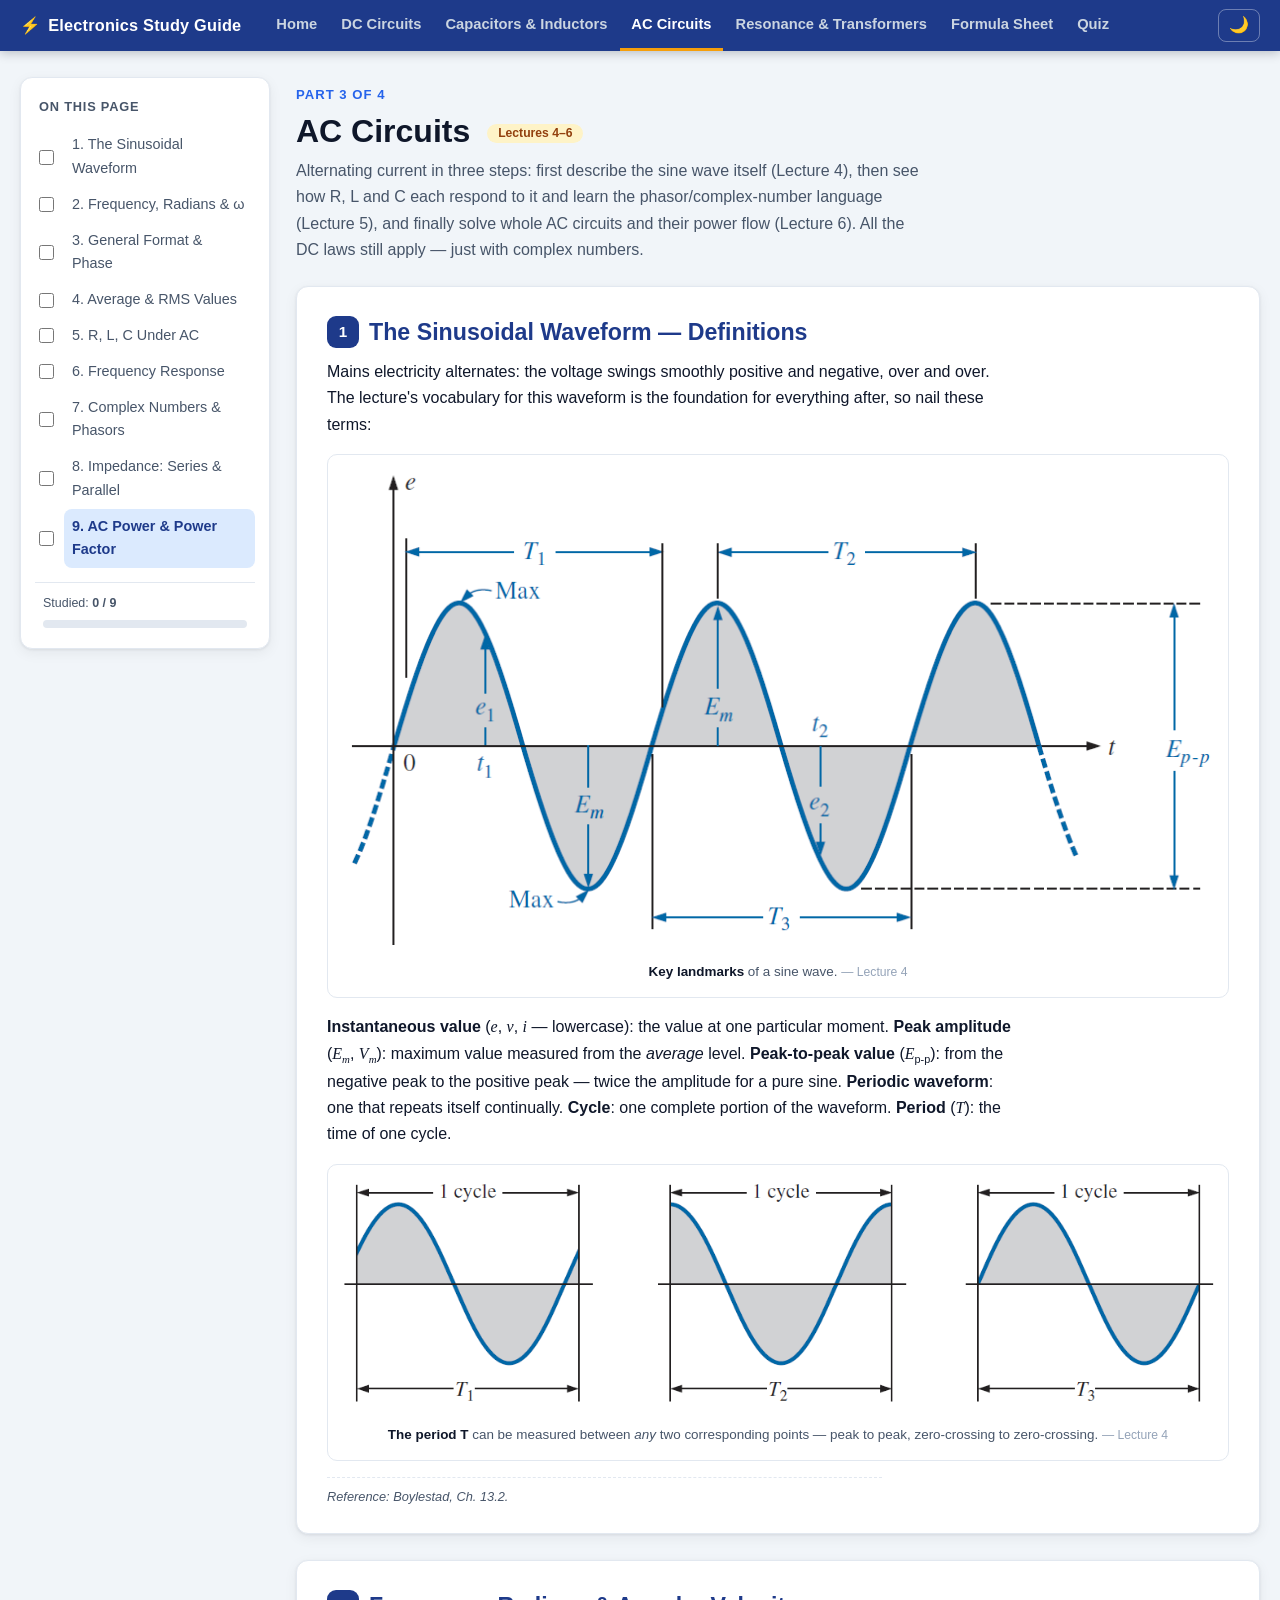
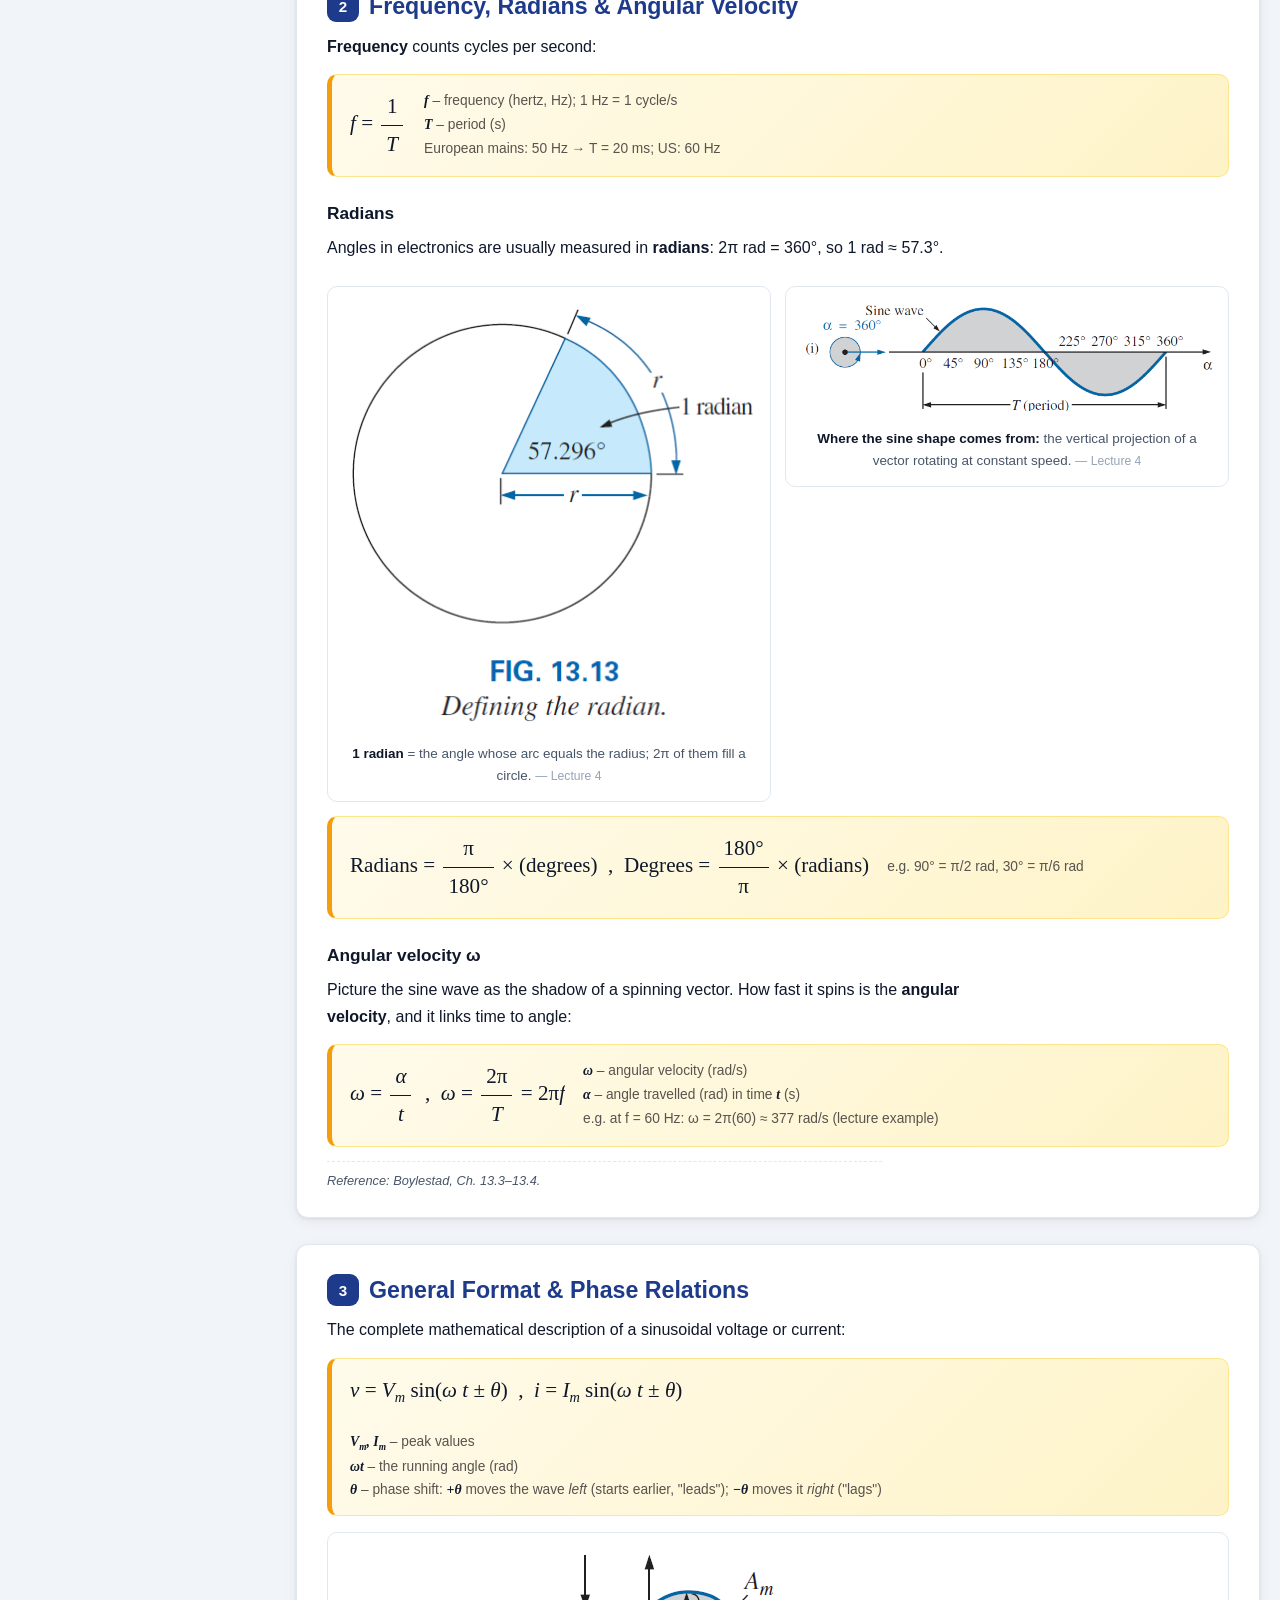
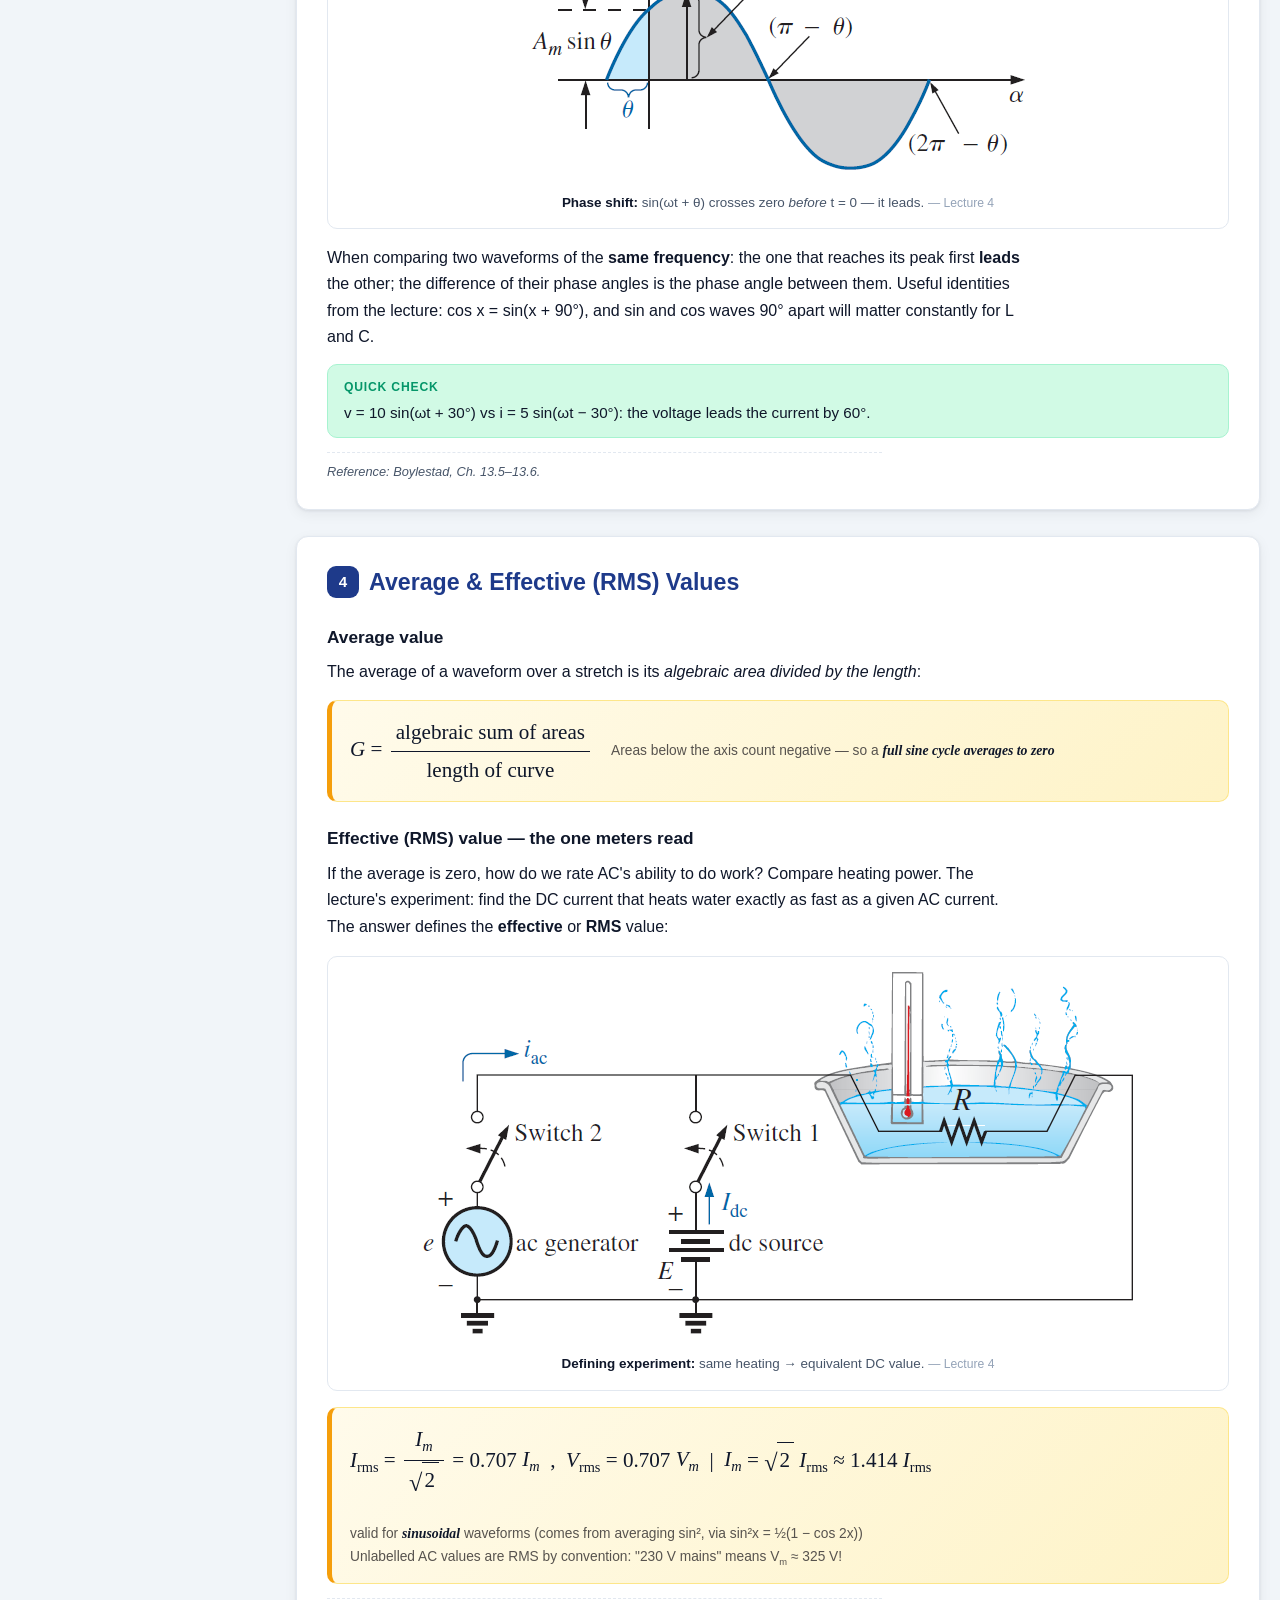
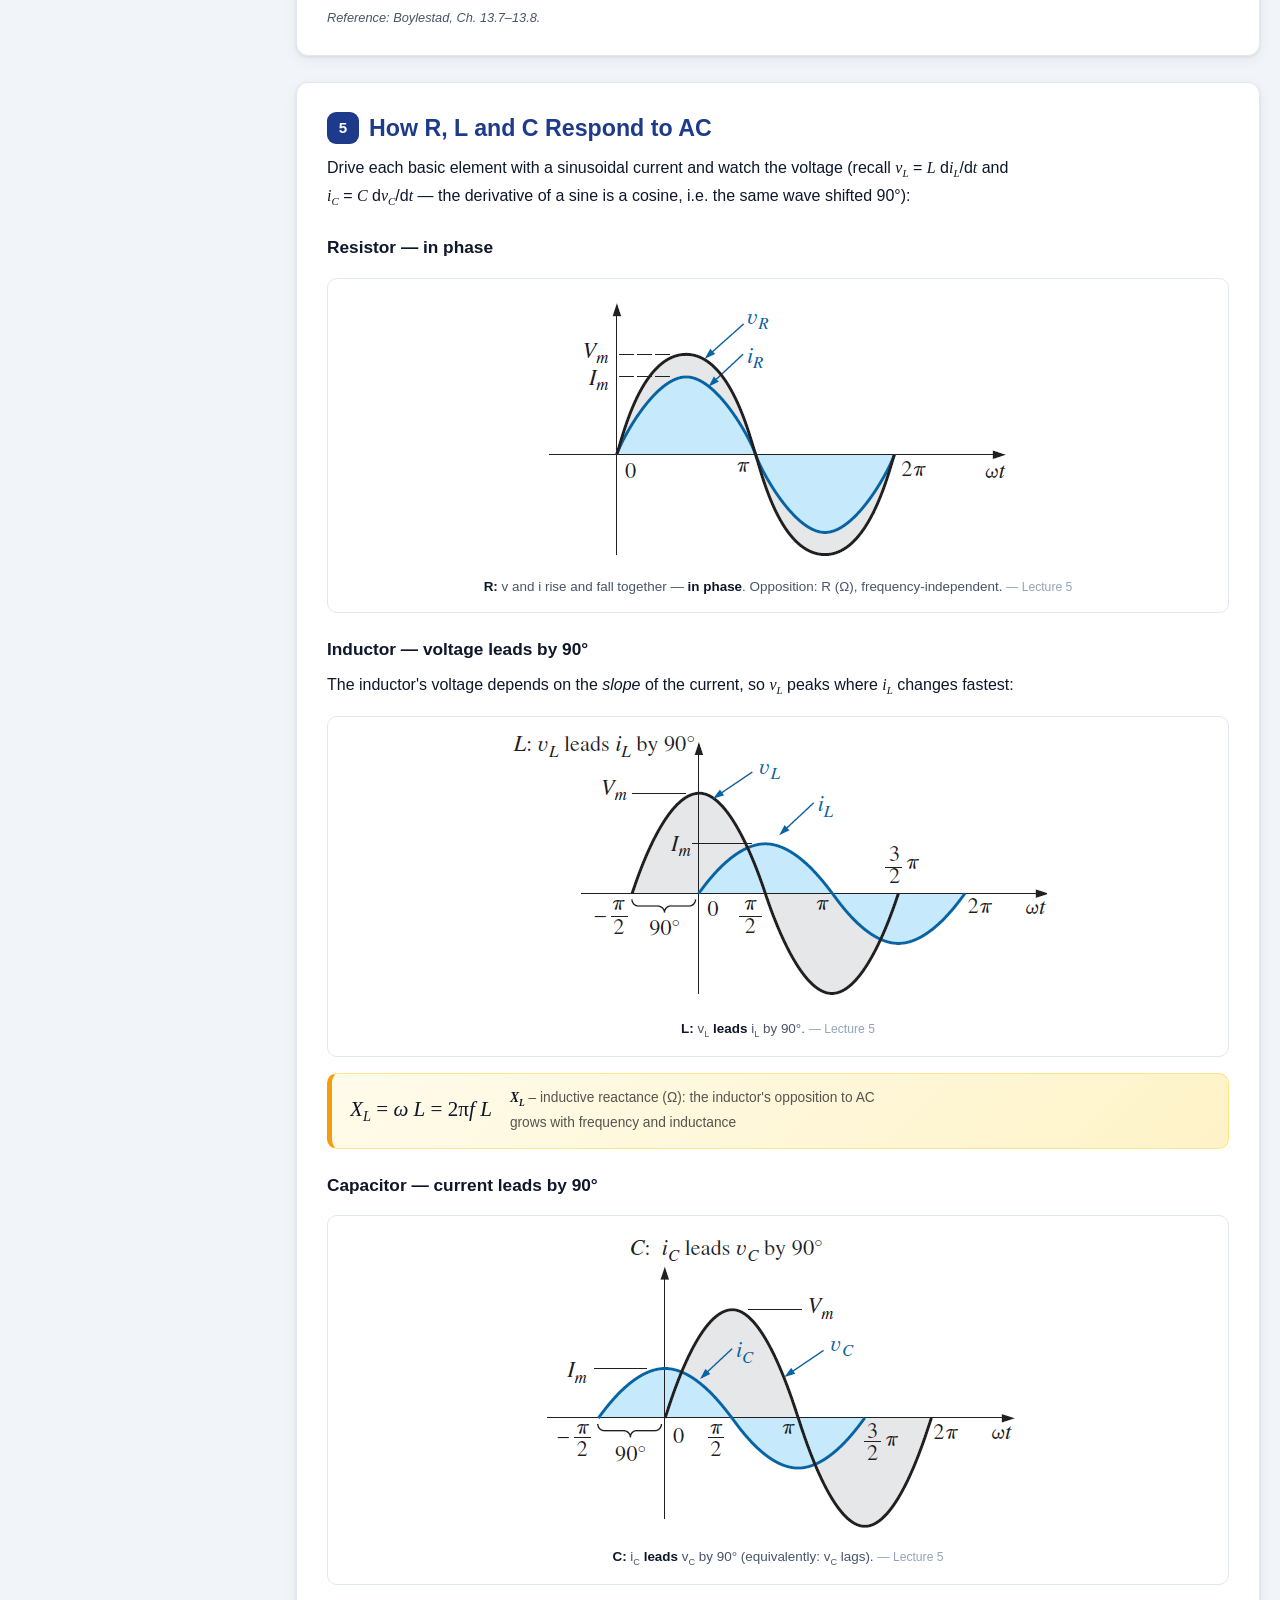
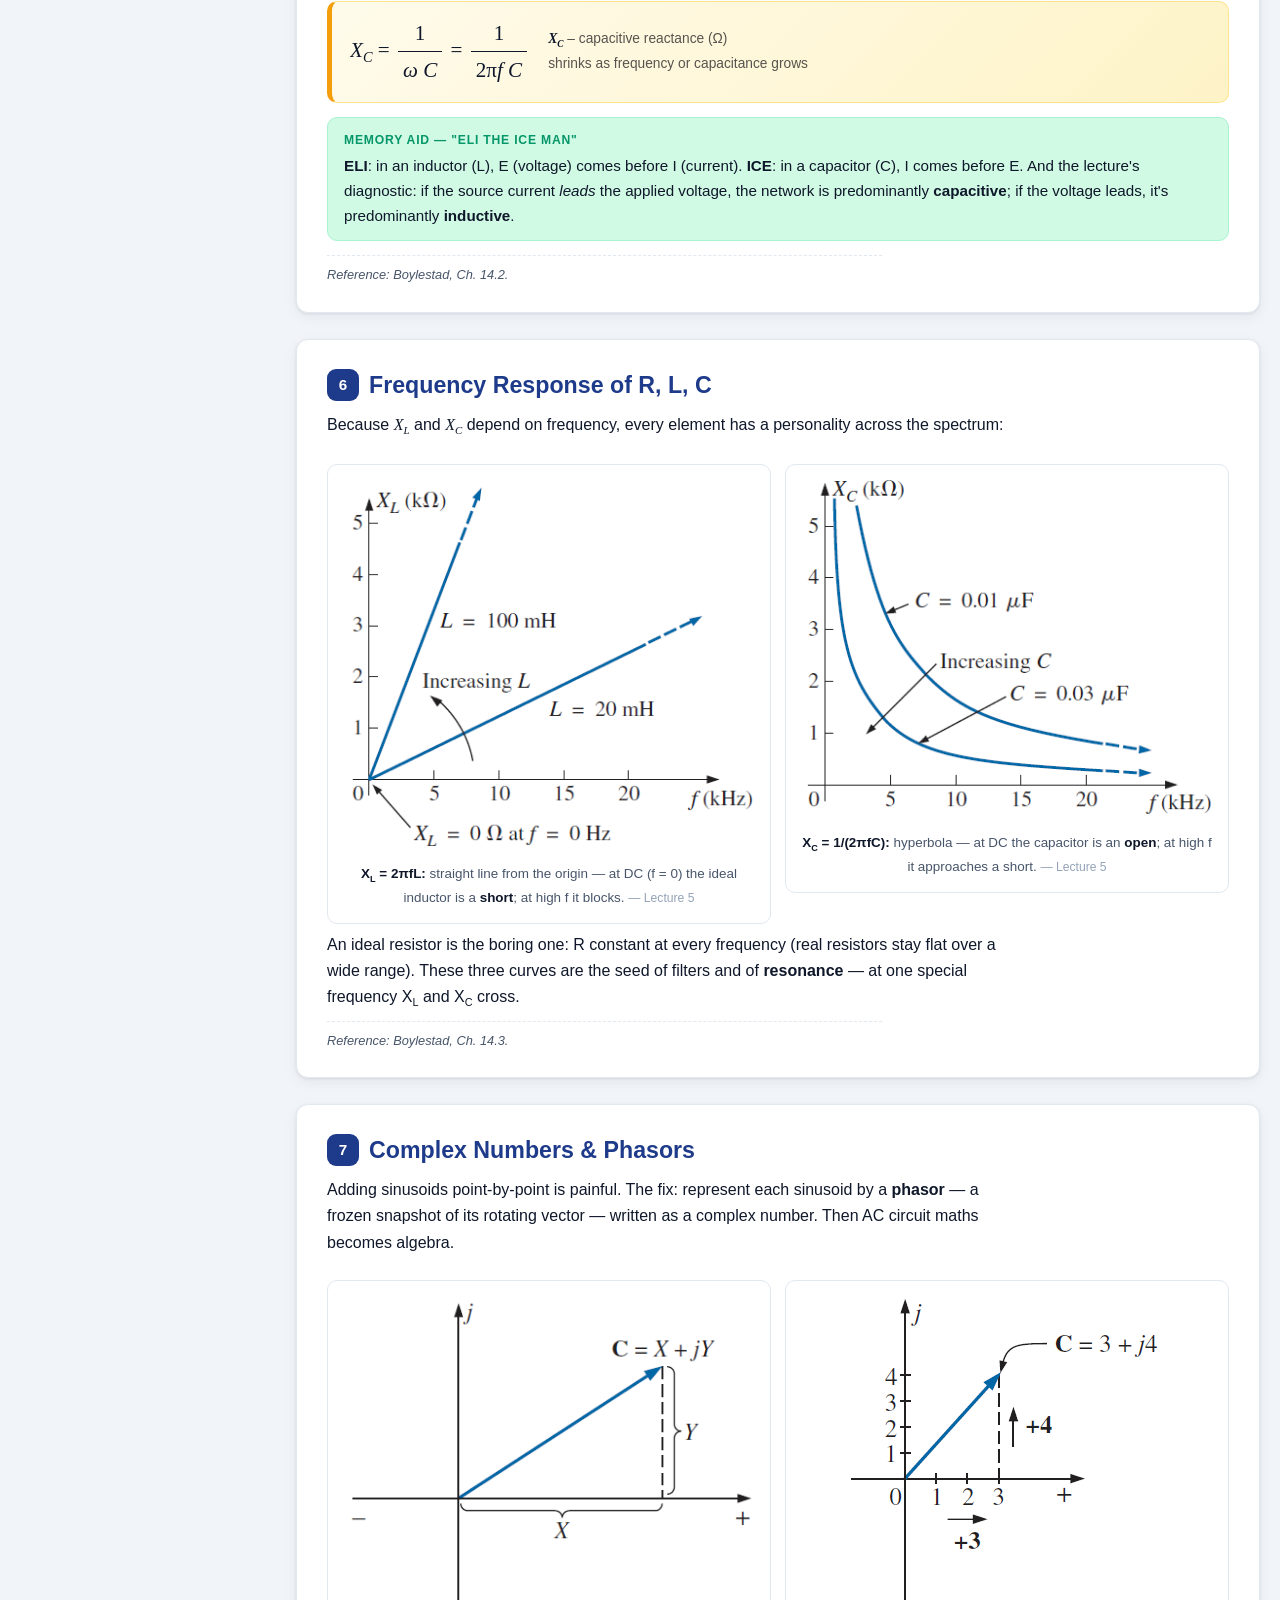
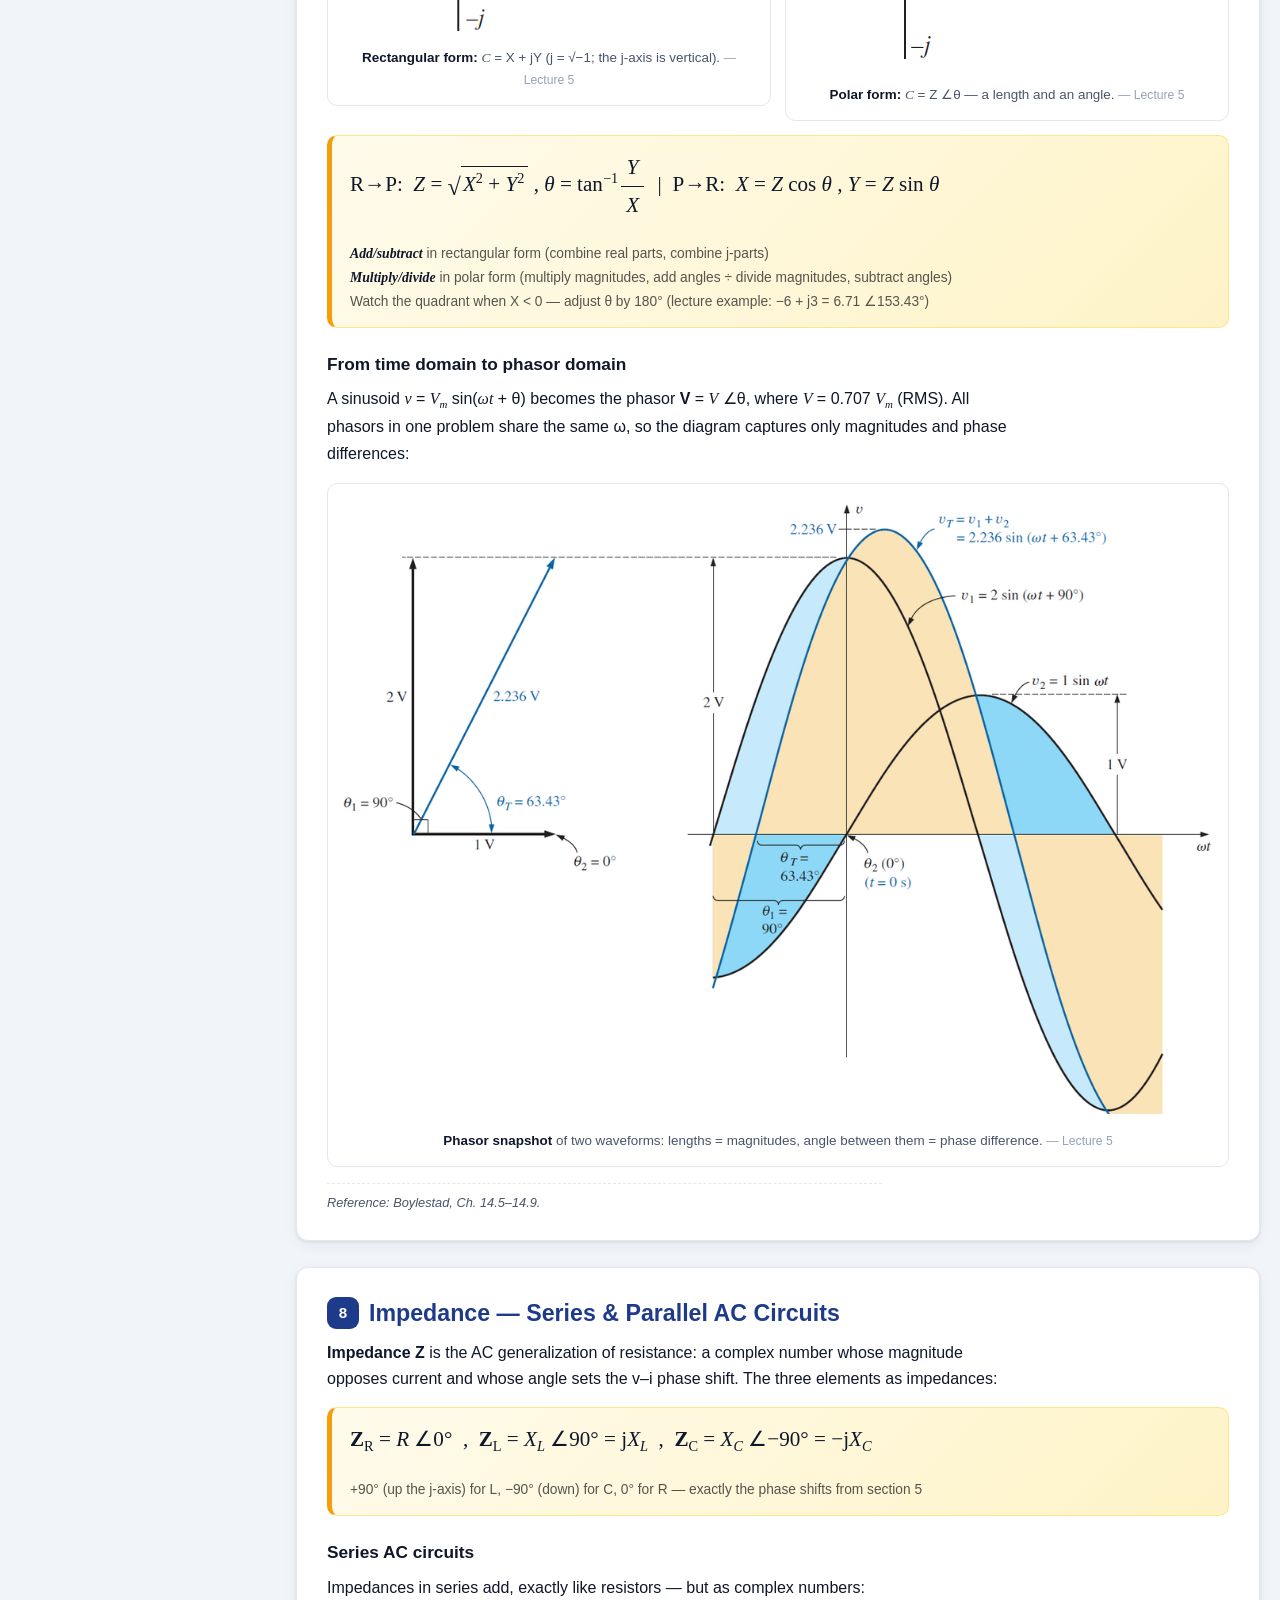
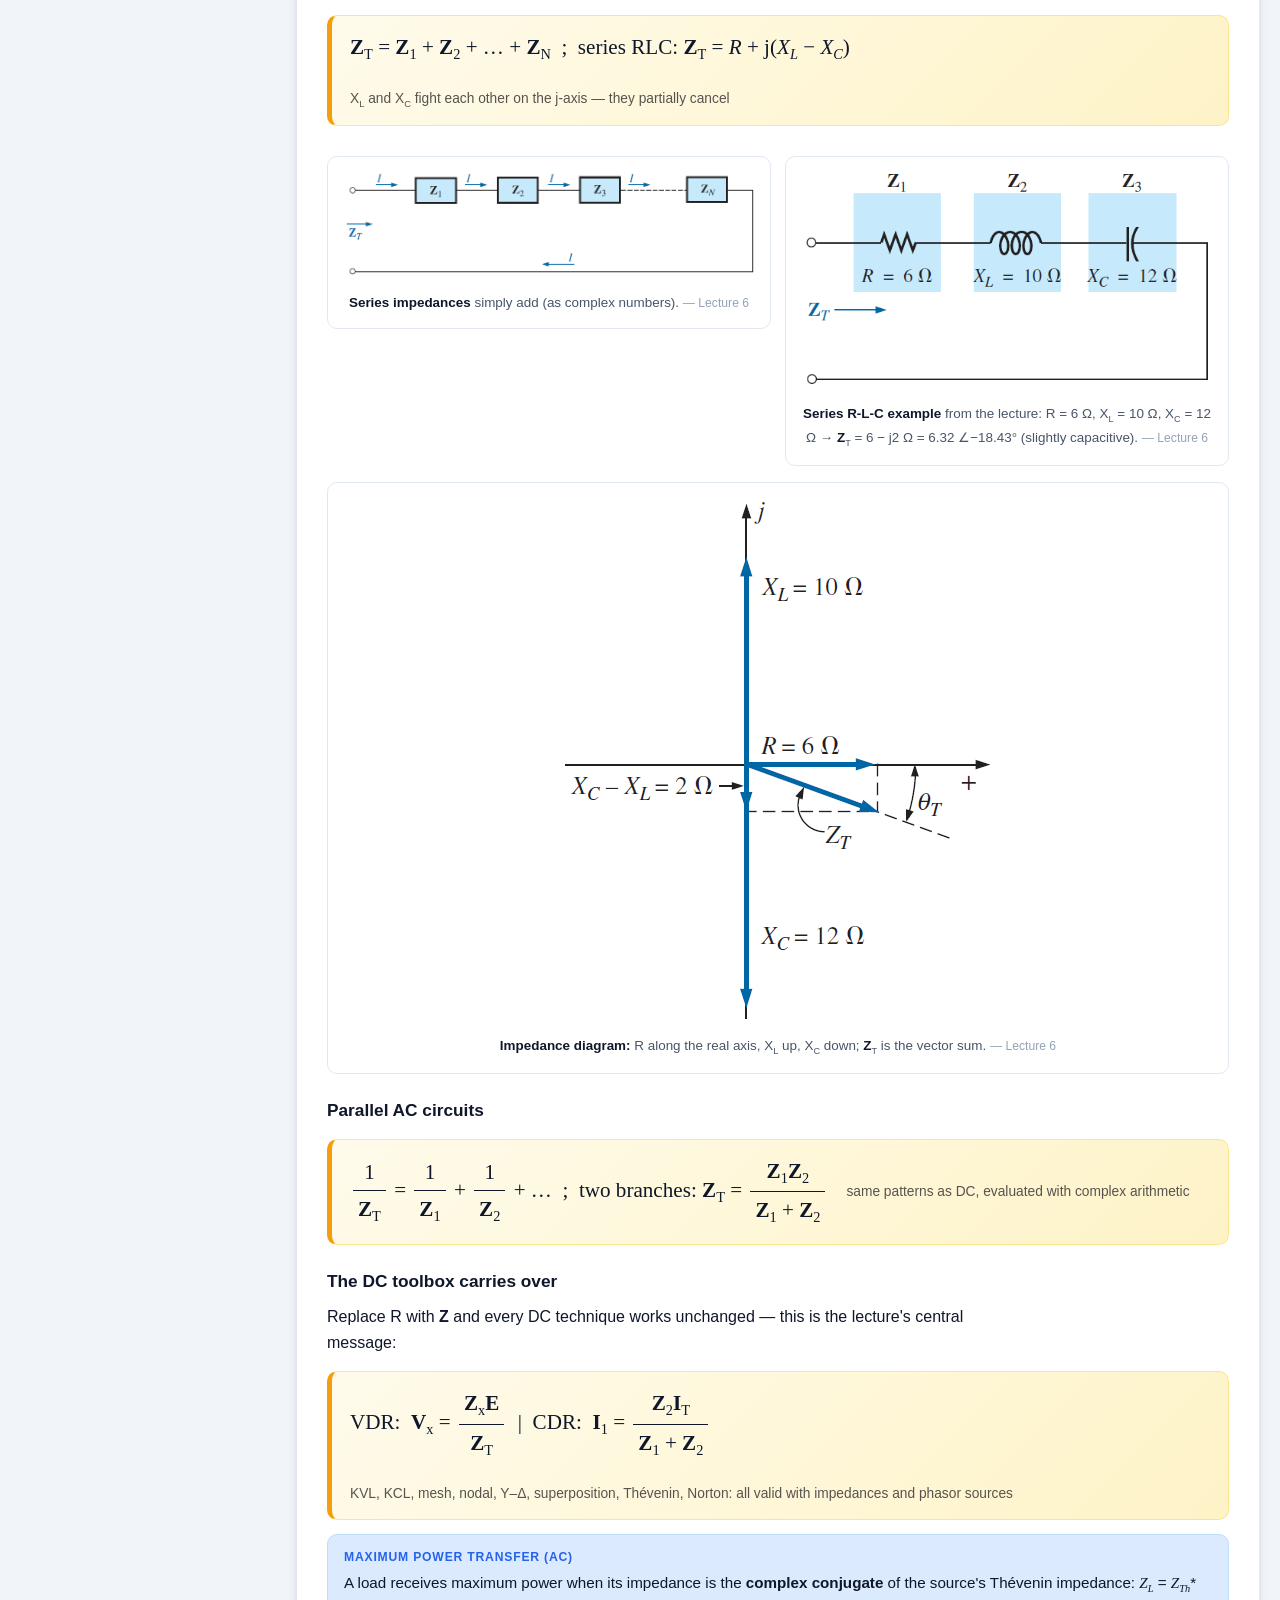
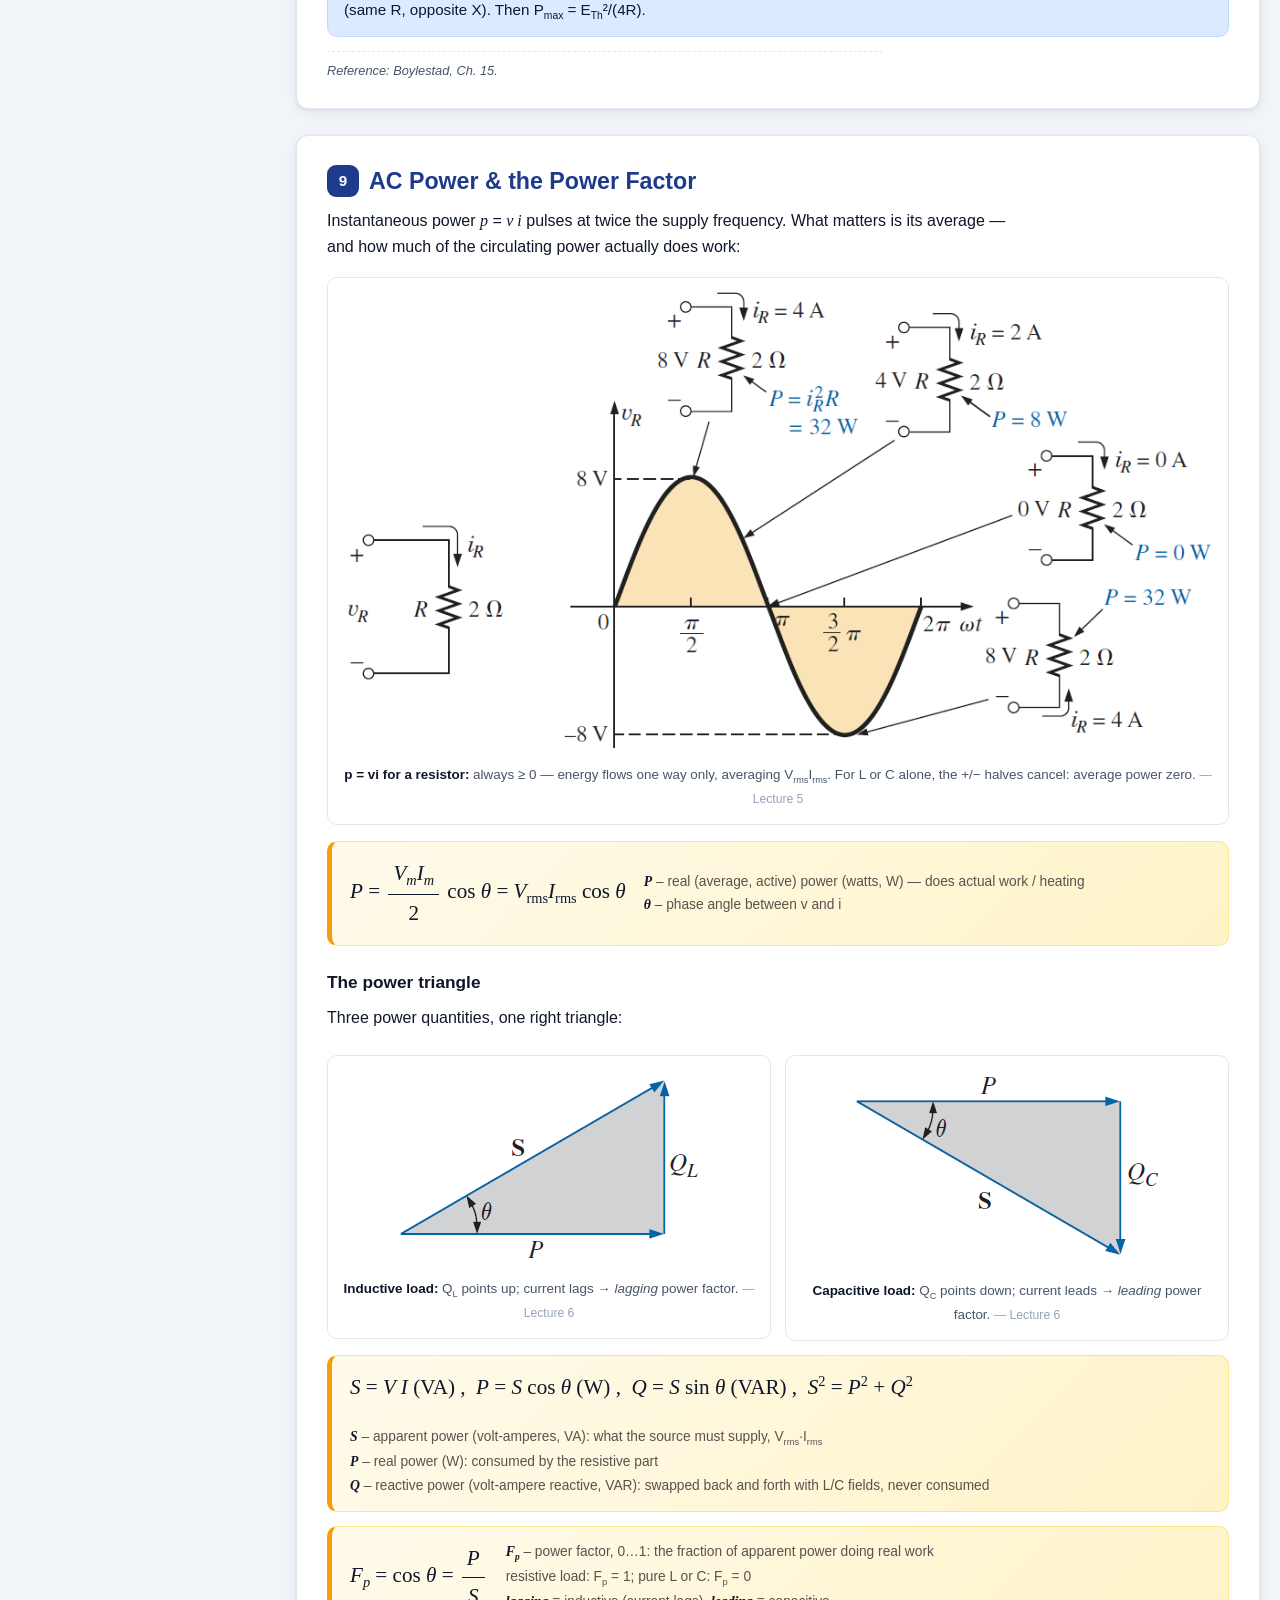
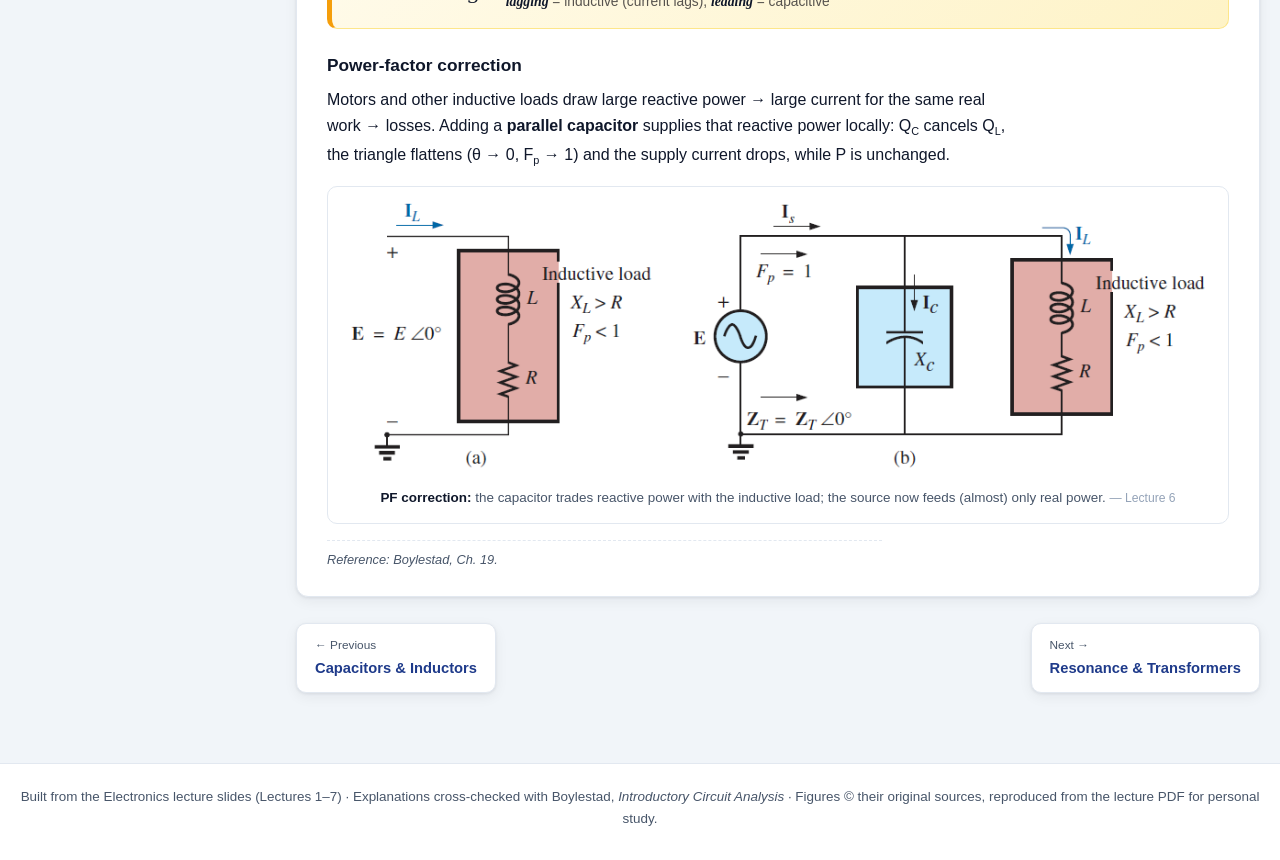
==== ac-circuits.html @ ccfe4da6 "first commit" ====
<!DOCTYPE html>
<html lang="en">
<head>
<meta charset="UTF-8">
<meta name="viewport" content="width=device-width, initial-scale=1">
<title>AC Circuits — Electronics Study Guide</title>
<link rel="stylesheet" href="css/style.css">
<meta name="theme-color" content="#1e3a8a">
<script>(function(){try{var t=localStorage.getItem("eguide-theme");if(!t&&window.matchMedia&&window.matchMedia("(prefers-color-scheme: dark)").matches){t="dark"}if(t==="dark"){document.documentElement.setAttribute("data-theme","dark")}}catch(e){}})();</script>
</head>
<body data-page="ac">

<nav class="topnav"><div class="wrap">
  <a class="brand" href="index.html"><span class="bolt">⚡</span> Electronics Study Guide</a>
  <div class="navlinks" id="navlinks">
    <a class="navlink" data-nav="home" href="index.html">Home</a>
    <a class="navlink" data-nav="dc" href="dc-circuits.html">DC Circuits</a>
    <a class="navlink" data-nav="cap" href="capacitors-inductors.html">Capacitors &amp; Inductors</a>
    <a class="navlink" data-nav="ac" href="ac-circuits.html">AC Circuits</a>
    <a class="navlink" data-nav="res" href="resonance-transformers.html">Resonance &amp; Transformers</a>
    <a class="navlink" data-nav="formulas" href="formulas.html">Formula Sheet</a>
    <a class="navlink" data-nav="quiz" href="quiz.html">Quiz</a>
  </div>
  <button class="themetoggle" id="themetoggle" type="button" aria-label="Toggle dark mode" title="Toggle dark mode">🌙</button>
  <button class="navtoggle" id="navtoggle" type="button" aria-label="Menu" aria-expanded="false">☰</button>
</div></nav>

<div class="layout">

<aside class="sidebar">
  <h3>On this page</h3>
  <ul class="toc">
    <li><input type="checkbox" data-sec="sine" title="Mark as studied"><a href="#sine">1. The Sinusoidal Waveform</a></li>
    <li><input type="checkbox" data-sec="freq" title="Mark as studied"><a href="#freq">2. Frequency, Radians &amp; ω</a></li>
    <li><input type="checkbox" data-sec="phase" title="Mark as studied"><a href="#phase">3. General Format &amp; Phase</a></li>
    <li><input type="checkbox" data-sec="rms" title="Mark as studied"><a href="#rms">4. Average &amp; RMS Values</a></li>
    <li><input type="checkbox" data-sec="elements" title="Mark as studied"><a href="#elements">5. R, L, C Under AC</a></li>
    <li><input type="checkbox" data-sec="fresponse" title="Mark as studied"><a href="#fresponse">6. Frequency Response</a></li>
    <li><input type="checkbox" data-sec="complex" title="Mark as studied"><a href="#complex">7. Complex Numbers &amp; Phasors</a></li>
    <li><input type="checkbox" data-sec="impedance" title="Mark as studied"><a href="#impedance">8. Impedance: Series &amp; Parallel</a></li>
    <li><input type="checkbox" data-sec="acpower" title="Mark as studied"><a href="#acpower">9. AC Power &amp; Power Factor</a></li>
  </ul>
  <div class="progress-wrap">
    <div class="progress-label">Studied: <b>0 / 9</b></div>
    <div class="pbar"><span></span></div>
  </div>
</aside>

<main>
  <div class="page-head">
    <span class="crumb">Part 3 of 4</span>
    <h1>AC Circuits <span class="lecture-tag">Lectures 4–6</span></h1>
    <p class="lead">Alternating current in three steps: first describe the sine wave itself (Lecture 4), then see how
    R, L and C each respond to it and learn the phasor/complex-number language (Lecture 5), and finally solve whole
    AC circuits and their power flow (Lecture 6). All the DC laws still apply — just with complex numbers.</p>
  </div>

  <!-- ============ 1. SINE WAVE ============ -->
  <section class="topic" id="sine">
    <h2><span class="nr">1</span> The Sinusoidal Waveform — Definitions</h2>
    <p>Mains electricity alternates: the voltage swings smoothly positive and negative, over and over. The lecture's
    vocabulary for this waveform is the foundation for everything after, so nail these terms:</p>

    <figure class="fig">
      <img src="assets/img/sine-definitions.png" alt="Sinusoidal waveform with peak value, peak-to-peak value and period labelled">
      <figcaption><b>Key landmarks</b> of a sine wave. <span class="src-note">— Lecture 4</span></figcaption>
    </figure>

    <p><b>Instantaneous value</b> (<span class="m">e</span>, <span class="m">v</span>, <span class="m">i</span> —
    lowercase): the value at one particular moment. <b>Peak amplitude</b> (<span class="m">E<sub>m</sub></span>,
    <span class="m">V<sub>m</sub></span>): maximum value measured from the <i>average</i> level.
    <b>Peak-to-peak value</b> (<span class="m">E</span><sub>p-p</sub>): from the negative peak to the positive peak —
    twice the amplitude for a pure sine. <b>Periodic waveform</b>: one that repeats itself continually.
    <b>Cycle</b>: one complete portion of the waveform. <b>Period</b> (<span class="m">T</span>): the time of one cycle.</p>

    <figure class="fig">
      <img src="assets/img/period-cycle.png" alt="Period measured between any two corresponding points of a waveform">
      <figcaption><b>The period T</b> can be measured between <i>any</i> two corresponding points — peak to peak, zero-crossing to zero-crossing. <span class="src-note">— Lecture 4</span></figcaption>
    </figure>
    <p class="ref">Reference: Boylestad, Ch. 13.2.</p>
  </section>

  <!-- ============ 2. FREQUENCY ============ -->
  <section class="topic" id="freq">
    <h2><span class="nr">2</span> Frequency, Radians &amp; Angular Velocity</h2>
    <p><b>Frequency</b> counts cycles per second:</p>

    <div class="fbox">
      <div class="fml"><span class="m">f</span> = <span class="fr"><span class="nu">1</span><span class="de"><span class="m">T</span></span></span></div>
      <ul class="vars">
        <li><b>f</b> – frequency (hertz, Hz); 1 Hz = 1 cycle/s</li>
        <li><b>T</b> – period (s)</li>
        <li>European mains: 50 Hz → T = 20 ms; US: 60 Hz</li>
      </ul>
    </div>

    <h3>Radians</h3>
    <p>Angles in electronics are usually measured in <b>radians</b>: 2π rad = 360°, so 1 rad ≈ 57.3°.</p>

    <div class="figrow">
      <figure class="fig">
        <img src="assets/img/radian-circle.png" alt="Definition of the radian">
        <figcaption><b>1 radian</b> = the angle whose arc equals the radius; 2π of them fill a circle. <span class="src-note">— Lecture 4</span></figcaption>
      </figure>
      <figure class="fig">
        <img src="assets/img/sine-generation.png" alt="Sine wave generated by projecting a rotating vector">
        <figcaption><b>Where the sine shape comes from:</b> the vertical projection of a vector rotating at constant speed. <span class="src-note">— Lecture 4</span></figcaption>
      </figure>
    </div>

    <div class="fbox">
      <div class="fml">Radians = <span class="fr"><span class="nu">π</span><span class="de">180°</span></span> × (degrees)&nbsp;&nbsp;,&nbsp;&nbsp;Degrees = <span class="fr"><span class="nu">180°</span><span class="de">π</span></span> × (radians)</div>
      <ul class="vars"><li>e.g. 90° = π/2 rad, 30° = π/6 rad</li></ul>
    </div>

    <h3>Angular velocity ω</h3>
    <p>Picture the sine wave as the shadow of a spinning vector. How fast it spins is the <b>angular velocity</b>,
    and it links time to angle:</p>

    <div class="fbox">
      <div class="fml"><span class="m">ω</span> = <span class="fr"><span class="nu"><span class="m">α</span></span><span class="de"><span class="m">t</span></span></span>&nbsp;&nbsp;,&nbsp;&nbsp;<span class="m">ω</span> = <span class="fr"><span class="nu">2π</span><span class="de"><span class="m">T</span></span></span> = 2π<span class="m">f</span></div>
      <ul class="vars">
        <li><b>ω</b> – angular velocity (rad/s)</li>
        <li><b>α</b> – angle travelled (rad) in time <b>t</b> (s)</li>
        <li>e.g. at f = 60 Hz: ω = 2π(60) ≈ 377 rad/s (lecture example)</li>
      </ul>
    </div>
    <p class="ref">Reference: Boylestad, Ch. 13.3–13.4.</p>
  </section>

  <!-- ============ 3. PHASE ============ -->
  <section class="topic" id="phase">
    <h2><span class="nr">3</span> General Format &amp; Phase Relations</h2>
    <p>The complete mathematical description of a sinusoidal voltage or current:</p>

    <div class="fbox">
      <div class="fml"><span class="m">v</span> = <span class="m">V<sub>m</sub></span> sin(<span class="m">ω t</span> ± <span class="m">θ</span>)&nbsp;&nbsp;,&nbsp;&nbsp;<span class="m">i</span> = <span class="m">I<sub>m</sub></span> sin(<span class="m">ω t</span> ± <span class="m">θ</span>)</div>
      <ul class="vars">
        <li><b>V<sub>m</sub>, I<sub>m</sub></b> – peak values</li>
        <li><b>ωt</b> – the running angle (rad)</li>
        <li><b>θ</b> – phase shift: <b>+θ</b> moves the wave <i>left</i> (starts earlier, "leads"); <b>−θ</b> moves it <i>right</i> ("lags")</li>
      </ul>
    </div>

    <figure class="fig">
      <img src="assets/img/phase-shift.png" alt="Sine wave shifted by a phase angle">
      <figcaption><b>Phase shift:</b> sin(ωt + θ) crosses zero <i>before</i> t = 0 — it leads. <span class="src-note">— Lecture 4</span></figcaption>
    </figure>

    <p>When comparing two waveforms of the <b>same frequency</b>: the one that reaches its peak first <b>leads</b>
    the other; the difference of their phase angles is the phase angle between them. Useful identities from the
    lecture: cos x = sin(x + 90°), and sin and cos waves 90° apart will matter constantly for L and C.</p>

    <div class="callout tip"><b class="tag">Quick check</b>
    v = 10 sin(ωt + 30°) vs i = 5 sin(ωt − 30°): the voltage leads the current by 60°.</div>
    <p class="ref">Reference: Boylestad, Ch. 13.5–13.6.</p>
  </section>

  <!-- ============ 4. RMS ============ -->
  <section class="topic" id="rms">
    <h2><span class="nr">4</span> Average &amp; Effective (RMS) Values</h2>
    <h3>Average value</h3>
    <p>The average of a waveform over a stretch is its <i>algebraic area divided by the length</i>:</p>
    <div class="fbox">
      <div class="fml"><span class="m">G</span> = <span class="fr"><span class="nu">algebraic sum of areas</span><span class="de">length of curve</span></span></div>
      <ul class="vars"><li>Areas below the axis count negative — so a <b>full sine cycle averages to zero</b></li></ul>
    </div>

    <h3>Effective (RMS) value — the one meters read</h3>
    <p>If the average is zero, how do we rate AC's ability to do work? Compare heating power. The lecture's
    experiment: find the DC current that heats water exactly as fast as a given AC current. The answer defines the
    <b>effective</b> or <b>RMS</b> value:</p>

    <figure class="fig">
      <img src="assets/img/rms-experiment.png" alt="Experiment comparing the heating effect of AC and DC currents">
      <figcaption><b>Defining experiment:</b> same heating → equivalent DC value. <span class="src-note">— Lecture 4</span></figcaption>
    </figure>

    <div class="fbox">
      <div class="fml"><span class="m">I</span><sub>rms</sub> = <span class="fr"><span class="nu"><span class="m">I<sub>m</sub></span></span><span class="de"><span class="sq"><span class="rad">√</span><span class="vinc">2</span></span></span></span> = 0.707 <span class="m">I<sub>m</sub></span>&nbsp;&nbsp;,&nbsp;&nbsp;<span class="m">V</span><sub>rms</sub> = 0.707 <span class="m">V<sub>m</sub></span>&nbsp;&nbsp;|&nbsp;&nbsp;<span class="m">I<sub>m</sub></span> = <span class="sq"><span class="rad">√</span><span class="vinc">2</span></span> <span class="m">I</span><sub>rms</sub> ≈ 1.414 <span class="m">I</span><sub>rms</sub></div>
      <ul class="vars">
        <li>valid for <b>sinusoidal</b> waveforms (comes from averaging sin², via sin²x = ½(1 − cos 2x))</li>
        <li>Unlabelled AC values are RMS by convention: "230 V mains" means V<sub>m</sub> ≈ 325 V!</li>
      </ul>
    </div>
    <p class="ref">Reference: Boylestad, Ch. 13.7–13.8.</p>
  </section>

  <!-- ============ 5. ELEMENTS ============ -->
  <section class="topic" id="elements">
    <h2><span class="nr">5</span> How R, L and C Respond to AC</h2>
    <p>Drive each basic element with a sinusoidal current and watch the voltage (recall
    <span class="m">v<sub>L</sub></span> = <span class="m">L</span> d<span class="m">i<sub>L</sub></span>/d<span class="m">t</span> and
    <span class="m">i<sub>C</sub></span> = <span class="m">C</span> d<span class="m">v<sub>C</sub></span>/d<span class="m">t</span> —
    the derivative of a sine is a cosine, i.e. the same wave shifted 90°):</p>

    <h3>Resistor — in phase</h3>
    <figure class="fig">
      <img src="assets/img/resistor-phase.png" alt="Voltage and current in phase for a resistor">
      <figcaption><b>R:</b> v and i rise and fall together — <b>in phase</b>. Opposition: R (Ω), frequency-independent. <span class="src-note">— Lecture 5</span></figcaption>
    </figure>

    <h3>Inductor — voltage leads by 90°</h3>
    <p>The inductor's voltage depends on the <i>slope</i> of the current, so
    <span class="m">v<sub>L</sub></span> peaks where <span class="m">i<sub>L</sub></span> changes fastest:</p>
    <figure class="fig">
      <img src="assets/img/inductor-phase.png" alt="Inductor voltage leading current by 90 degrees">
      <figcaption><b>L:</b> v<sub>L</sub> <b>leads</b> i<sub>L</sub> by 90°. <span class="src-note">— Lecture 5</span></figcaption>
    </figure>
    <div class="fbox">
      <div class="fml"><span class="m">X<sub>L</sub></span> = <span class="m">ω L</span> = 2π<span class="m">f L</span></div>
      <ul class="vars">
        <li><b>X<sub>L</sub></b> – inductive reactance (Ω): the inductor's opposition to AC</li>
        <li>grows with frequency and inductance</li>
      </ul>
    </div>

    <h3>Capacitor — current leads by 90°</h3>
    <figure class="fig">
      <img src="assets/img/capacitor-phase.png" alt="Capacitor current leading voltage by 90 degrees">
      <figcaption><b>C:</b> i<sub>C</sub> <b>leads</b> v<sub>C</sub> by 90° (equivalently: v<sub>C</sub> lags). <span class="src-note">— Lecture 5</span></figcaption>
    </figure>
    <div class="fbox">
      <div class="fml"><span class="m">X<sub>C</sub></span> = <span class="fr"><span class="nu">1</span><span class="de"><span class="m">ω C</span></span></span> = <span class="fr"><span class="nu">1</span><span class="de">2π<span class="m">f C</span></span></span></div>
      <ul class="vars">
        <li><b>X<sub>C</sub></b> – capacitive reactance (Ω)</li>
        <li>shrinks as frequency or capacitance grows</li>
      </ul>
    </div>

    <div class="callout tip"><b class="tag">Memory aid — "ELI the ICE man"</b>
    <b>ELI</b>: in an inductor (L), E (voltage) comes before I (current).
    <b>ICE</b>: in a capacitor (C), I comes before E.
    And the lecture's diagnostic: if the source current <i>leads</i> the applied voltage, the network is predominantly
    <b>capacitive</b>; if the voltage leads, it's predominantly <b>inductive</b>.</div>
    <p class="ref">Reference: Boylestad, Ch. 14.2.</p>
  </section>

  <!-- ============ 6. FREQ RESPONSE ============ -->
  <section class="topic" id="fresponse">
    <h2><span class="nr">6</span> Frequency Response of R, L, C</h2>
    <p>Because <span class="m">X<sub>L</sub></span> and <span class="m">X<sub>C</sub></span> depend on frequency,
    every element has a personality across the spectrum:</p>

    <div class="figrow">
      <figure class="fig">
        <img src="assets/img/xl-frequency.png" alt="Inductive reactance versus frequency - straight line">
        <figcaption><b>X<sub>L</sub> = 2πfL:</b> straight line from the origin — at DC (f = 0) the ideal inductor is a <b>short</b>; at high f it blocks. <span class="src-note">— Lecture 5</span></figcaption>
      </figure>
      <figure class="fig">
        <img src="assets/img/xc-frequency.png" alt="Capacitive reactance versus frequency - hyperbola">
        <figcaption><b>X<sub>C</sub> = 1/(2πfC):</b> hyperbola — at DC the capacitor is an <b>open</b>; at high f it approaches a short. <span class="src-note">— Lecture 5</span></figcaption>
      </figure>
    </div>

    <p>An ideal resistor is the boring one: R constant at every frequency (real resistors stay flat over a wide range).
    These three curves are the seed of filters and of <b>resonance</b> — at one special frequency
    X<sub>L</sub> and X<sub>C</sub> cross.</p>
    <p class="ref">Reference: Boylestad, Ch. 14.3.</p>
  </section>

  <!-- ============ 7. COMPLEX & PHASORS ============ -->
  <section class="topic" id="complex">
    <h2><span class="nr">7</span> Complex Numbers &amp; Phasors</h2>
    <p>Adding sinusoids point-by-point is painful. The fix: represent each sinusoid by a <b>phasor</b> — a frozen
    snapshot of its rotating vector — written as a complex number. Then AC circuit maths becomes algebra.</p>

    <div class="figrow">
      <figure class="fig">
        <img src="assets/img/complex-rectangular.png" alt="Complex number in rectangular form">
        <figcaption><b>Rectangular form:</b> <span class="m">C</span> = X + jY (j = √−1; the j-axis is vertical). <span class="src-note">— Lecture 5</span></figcaption>
      </figure>
      <figure class="fig">
        <img src="assets/img/complex-polar.png" alt="Complex number in polar form">
        <figcaption><b>Polar form:</b> <span class="m">C</span> = Z ∠θ — a length and an angle. <span class="src-note">— Lecture 5</span></figcaption>
      </figure>
    </div>

    <div class="fbox">
      <div class="fml">R→P:&nbsp; <span class="m">Z</span> = <span class="sq"><span class="rad">√</span><span class="vinc"><span class="m">X</span><sup>2</sup> + <span class="m">Y</span><sup>2</sup></span></span>&nbsp;,&nbsp;<span class="m">θ</span> = tan<sup>−1</sup><span class="fr"><span class="nu"><span class="m">Y</span></span><span class="de"><span class="m">X</span></span></span>&nbsp;&nbsp;|&nbsp;&nbsp;P→R:&nbsp; <span class="m">X</span> = <span class="m">Z</span> cos <span class="m">θ</span>&nbsp;,&nbsp;<span class="m">Y</span> = <span class="m">Z</span> sin <span class="m">θ</span></div>
      <ul class="vars">
        <li><b>Add/subtract</b> in rectangular form (combine real parts, combine j-parts)</li>
        <li><b>Multiply/divide</b> in polar form (multiply magnitudes, add angles ÷ divide magnitudes, subtract angles)</li>
        <li>Watch the quadrant when X &lt; 0 — adjust θ by 180° (lecture example: −6 + j3 = 6.71 ∠153.43°)</li>
      </ul>
    </div>

    <h3>From time domain to phasor domain</h3>
    <p>A sinusoid <span class="m">v</span> = <span class="m">V<sub>m</sub></span> sin(<span class="m">ωt</span> + θ)
    becomes the phasor <b>V</b> = <span class="m">V</span> ∠θ, where <span class="m">V</span> = 0.707 <span class="m">V<sub>m</sub></span>
    (RMS). All phasors in one problem share the same ω, so the diagram captures only magnitudes and phase differences:</p>

    <figure class="fig">
      <img src="assets/img/phasor-diagram.png" alt="Phasor diagram corresponding to two sinusoidal waveforms">
      <figcaption><b>Phasor snapshot</b> of two waveforms: lengths = magnitudes, angle between them = phase difference. <span class="src-note">— Lecture 5</span></figcaption>
    </figure>
    <p class="ref">Reference: Boylestad, Ch. 14.5–14.9.</p>
  </section>

  <!-- ============ 8. IMPEDANCE ============ -->
  <section class="topic" id="impedance">
    <h2><span class="nr">8</span> Impedance — Series &amp; Parallel AC Circuits</h2>
    <p><b>Impedance Z</b> is the AC generalization of resistance: a complex number whose magnitude opposes current and
    whose angle sets the v–i phase shift. The three elements as impedances:</p>

    <div class="fbox">
      <div class="fml"><b>Z</b><sub>R</sub> = <span class="m">R</span> ∠0°&nbsp;&nbsp;,&nbsp;&nbsp;<b>Z</b><sub>L</sub> = <span class="m">X<sub>L</sub></span> ∠90° = j<span class="m">X<sub>L</sub></span>&nbsp;&nbsp;,&nbsp;&nbsp;<b>Z</b><sub>C</sub> = <span class="m">X<sub>C</sub></span> ∠−90° = −j<span class="m">X<sub>C</sub></span></div>
      <ul class="vars">
        <li>+90° (up the j-axis) for L, −90° (down) for C, 0° for R — exactly the phase shifts from section 5</li>
      </ul>
    </div>

    <h3>Series AC circuits</h3>
    <p>Impedances in series add, exactly like resistors — but as complex numbers:</p>
    <div class="fbox">
      <div class="fml"><b>Z</b><sub>T</sub> = <b>Z</b><sub>1</sub> + <b>Z</b><sub>2</sub> + … + <b>Z</b><sub>N</sub>&nbsp;&nbsp;;&nbsp;&nbsp;series RLC: <b>Z</b><sub>T</sub> = <span class="m">R</span> + j(<span class="m">X<sub>L</sub></span> − <span class="m">X<sub>C</sub></span>)</div>
      <ul class="vars"><li>X<sub>L</sub> and X<sub>C</sub> fight each other on the j-axis — they partially cancel</li></ul>
    </div>

    <div class="figrow">
      <figure class="fig">
        <img src="assets/img/impedance-series.png" alt="Impedances in series">
        <figcaption><b>Series impedances</b> simply add (as complex numbers). <span class="src-note">— Lecture 6</span></figcaption>
      </figure>
      <figure class="fig">
        <img src="assets/img/series-rlc-example.png" alt="Series RLC circuit example">
        <figcaption><b>Series R-L-C example</b> from the lecture: R = 6 Ω, X<sub>L</sub> = 10 Ω, X<sub>C</sub> = 12 Ω → <b>Z</b><sub>T</sub> = 6 − j2 Ω = 6.32 ∠−18.43° (slightly capacitive). <span class="src-note">— Lecture 6</span></figcaption>
      </figure>
    </div>

    <figure class="fig">
      <img src="assets/img/impedance-diagram.png" alt="Impedance diagram with R, XL and XC vectors">
      <figcaption><b>Impedance diagram:</b> R along the real axis, X<sub>L</sub> up, X<sub>C</sub> down; <b>Z</b><sub>T</sub> is the vector sum. <span class="src-note">— Lecture 6</span></figcaption>
    </figure>

    <h3>Parallel AC circuits</h3>
    <div class="fbox">
      <div class="fml"><span class="fr"><span class="nu">1</span><span class="de"><b>Z</b><sub>T</sub></span></span> = <span class="fr"><span class="nu">1</span><span class="de"><b>Z</b><sub>1</sub></span></span> + <span class="fr"><span class="nu">1</span><span class="de"><b>Z</b><sub>2</sub></span></span> + …&nbsp;&nbsp;;&nbsp;&nbsp;two branches: <b>Z</b><sub>T</sub> = <span class="fr"><span class="nu"><b>Z</b><sub>1</sub><b>Z</b><sub>2</sub></span><span class="de"><b>Z</b><sub>1</sub> + <b>Z</b><sub>2</sub></span></span></div>
      <ul class="vars"><li>same patterns as DC, evaluated with complex arithmetic</li></ul>
    </div>

    <h3>The DC toolbox carries over</h3>
    <p>Replace R with <b>Z</b> and every DC technique works unchanged — this is the lecture's central message:</p>
    <div class="fbox">
      <div class="fml">VDR:&nbsp; <b>V</b><sub>x</sub> = <span class="fr"><span class="nu"><b>Z</b><sub>x</sub><b>E</b></span><span class="de"><b>Z</b><sub>T</sub></span></span>&nbsp;&nbsp;|&nbsp;&nbsp;CDR:&nbsp; <b>I</b><sub>1</sub> = <span class="fr"><span class="nu"><b>Z</b><sub>2</sub><b>I</b><sub>T</sub></span><span class="de"><b>Z</b><sub>1</sub> + <b>Z</b><sub>2</sub></span></span></div>
      <ul class="vars"><li>KVL, KCL, mesh, nodal, Y–Δ, superposition, Thévenin, Norton: all valid with impedances and phasor sources</li></ul>
    </div>

    <div class="callout idea"><b class="tag">Maximum power transfer (AC)</b>
    A load receives maximum power when its impedance is the <b>complex conjugate</b> of the source's Thévenin
    impedance: <span class="m">Z<sub>L</sub></span> = <span class="m">Z<sub>Th</sub></span>* (same R, opposite X).
    Then P<sub>max</sub> = E<sub>Th</sub>²/(4R).</div>
    <p class="ref">Reference: Boylestad, Ch. 15.</p>
  </section>

  <!-- ============ 9. AC POWER ============ -->
  <section class="topic" id="acpower">
    <h2><span class="nr">9</span> AC Power &amp; the Power Factor</h2>
    <p>Instantaneous power <span class="m">p</span> = <span class="m">v i</span> pulses at twice the supply frequency.
    What matters is its average — and how much of the circulating power actually does work:</p>

    <figure class="fig">
      <img src="assets/img/power-waveform.png" alt="Instantaneous power waveform for a resistive load">
      <figcaption><b>p = vi for a resistor:</b> always ≥ 0 — energy flows one way only, averaging V<sub>rms</sub>I<sub>rms</sub>. For L or C alone, the +/− halves cancel: average power zero. <span class="src-note">— Lecture 5</span></figcaption>
    </figure>

    <div class="fbox">
      <div class="fml"><span class="m">P</span> = <span class="fr"><span class="nu"><span class="m">V<sub>m</sub>I<sub>m</sub></span></span><span class="de">2</span></span> cos <span class="m">θ</span> = <span class="m">V</span><sub>rms</sub><span class="m">I</span><sub>rms</sub> cos <span class="m">θ</span></div>
      <ul class="vars">
        <li><b>P</b> – real (average, active) power (watts, W) — does actual work / heating</li>
        <li><b>θ</b> – phase angle between v and i</li>
      </ul>
    </div>

    <h3>The power triangle</h3>
    <p>Three power quantities, one right triangle:</p>

    <div class="figrow">
      <figure class="fig">
        <img src="assets/img/power-triangle.png" alt="Power triangle for an inductive load">
        <figcaption><b>Inductive load:</b> Q<sub>L</sub> points up; current lags → <i>lagging</i> power factor. <span class="src-note">— Lecture 6</span></figcaption>
      </figure>
      <figure class="fig">
        <img src="assets/img/power-triangle-capacitive.png" alt="Power triangle for a capacitive load">
        <figcaption><b>Capacitive load:</b> Q<sub>C</sub> points down; current leads → <i>leading</i> power factor. <span class="src-note">— Lecture 6</span></figcaption>
      </figure>
    </div>

    <div class="fbox">
      <div class="fml"><span class="m">S</span> = <span class="m">V I</span>&nbsp;(VA)&nbsp;,&nbsp;&nbsp;<span class="m">P</span> = <span class="m">S</span> cos <span class="m">θ</span>&nbsp;(W)&nbsp;,&nbsp;&nbsp;<span class="m">Q</span> = <span class="m">S</span> sin <span class="m">θ</span>&nbsp;(VAR)&nbsp;,&nbsp;&nbsp;<span class="m">S</span><sup>2</sup> = <span class="m">P</span><sup>2</sup> + <span class="m">Q</span><sup>2</sup></div>
      <ul class="vars">
        <li><b>S</b> – apparent power (volt-amperes, VA): what the source must supply, V<sub>rms</sub>·I<sub>rms</sub></li>
        <li><b>P</b> – real power (W): consumed by the resistive part</li>
        <li><b>Q</b> – reactive power (volt-ampere reactive, VAR): swapped back and forth with L/C fields, never consumed</li>
      </ul>
    </div>

    <div class="fbox">
      <div class="fml"><span class="m">F<sub>p</sub></span> = cos <span class="m">θ</span> = <span class="fr"><span class="nu"><span class="m">P</span></span><span class="de"><span class="m">S</span></span></span></div>
      <ul class="vars">
        <li><b>F<sub>p</sub></b> – power factor, 0…1: the fraction of apparent power doing real work</li>
        <li>resistive load: F<sub>p</sub> = 1; pure L or C: F<sub>p</sub> = 0</li>
        <li><b>lagging</b> = inductive (current lags), <b>leading</b> = capacitive</li>
      </ul>
    </div>

    <h3>Power-factor correction</h3>
    <p>Motors and other inductive loads draw large reactive power → large current for the same real work → losses.
    Adding a <b>parallel capacitor</b> supplies that reactive power locally: Q<sub>C</sub> cancels Q<sub>L</sub>,
    the triangle flattens (θ → 0, F<sub>p</sub> → 1) and the supply current drops, while P is unchanged.</p>

    <figure class="fig">
      <img src="assets/img/pf-correction.png" alt="Power factor correction by adding a parallel capacitor">
      <figcaption><b>PF correction:</b> the capacitor trades reactive power with the inductive load; the source now feeds (almost) only real power. <span class="src-note">— Lecture 6</span></figcaption>
    </figure>
    <p class="ref">Reference: Boylestad, Ch. 19.</p>
  </section>

  <div class="next-prev">
    <a href="capacitors-inductors.html"><span class="sub">← Previous</span> Capacitors &amp; Inductors</a>
    <a href="resonance-transformers.html"><span class="sub">Next →</span> Resonance &amp; Transformers</a>
  </div>
</main>
</div>

<footer class="site">
  Built from the Electronics lecture slides (Lectures 1–7) · Explanations cross-checked with Boylestad,
  <i>Introductory Circuit Analysis</i> · Figures © their original sources, reproduced from the lecture PDF for personal study.
</footer>

<script src="js/main.js"></script>
</body>
</html>
---- css/style.css ----
/* ============================================================
   Electronics Exam Study Guide — stylesheet
   ============================================================ */
:root {
  --ink: #0f172a;
  --ink-soft: #475569;
  --bg: #f1f5f9;
  --card: #ffffff;
  --line: #e2e8f0;
  --navy: #1e3a8a;
  --blue: #2563eb;
  --blue-soft: #dbeafe;
  --amber: #f59e0b;
  --amber-soft: #fef3c7;
  --green: #059669;
  --green-soft: #d1fae5;
  --red: #dc2626;
  --red-soft: #fee2e2;
  --radius: 12px;
  --shadow: 0 1px 3px rgba(15, 23, 42, .08), 0 4px 14px rgba(15, 23, 42, .06);
}

* { box-sizing: border-box; }
html { scroll-behavior: smooth; }
body {
  margin: 0;
  font-family: -apple-system, BlinkMacSystemFont, "Segoe UI", Roboto, "Helvetica Neue", Arial, sans-serif;
  background: var(--bg);
  color: var(--ink);
  line-height: 1.65;
}

/* ---------- top navigation ---------- */
.topnav {
  position: sticky; top: 0; z-index: 50;
  background: var(--navy);
  color: #fff;
  box-shadow: 0 2px 10px rgba(15, 23, 42, .25);
}
.topnav .wrap {
  max-width: 1280px; margin: 0 auto; padding: 0 20px;
  display: flex; align-items: center; gap: 6px; flex-wrap: wrap;
}
.brand {
  font-weight: 800; font-size: 1.02rem; letter-spacing: .2px;
  padding: 12px 10px 12px 0; color: #fff; text-decoration: none;
  display: flex; align-items: center; gap: 8px; margin-right: 8px;
}
.brand .bolt { color: var(--amber); }
.topnav a.navlink {
  color: #cbd5e1; text-decoration: none; font-size: .92rem; font-weight: 600;
  padding: 12px 11px; border-bottom: 3px solid transparent;
}
.topnav a.navlink:hover { color: #fff; }
.topnav a.navlink.active { color: #fff; border-bottom-color: var(--amber); }

/* ---------- page layout ---------- */
.layout {
  max-width: 1280px; margin: 0 auto; padding: 26px 20px 70px;
  display: grid; grid-template-columns: 250px minmax(0, 1fr); gap: 26px;
}
.layout.single { grid-template-columns: minmax(0, 1fr); }
@media (max-width: 900px) { .layout { grid-template-columns: minmax(0, 1fr); } .sidebar { position: static; } }

/* ---------- sidebar ---------- */
.sidebar {
  position: sticky; top: 72px; align-self: start;
  background: var(--card); border: 1px solid var(--line); border-radius: var(--radius);
  padding: 16px 14px; box-shadow: var(--shadow);
  max-height: calc(100vh - 100px); overflow-y: auto;
}
.sidebar h3 { margin: 2px 4px 10px; font-size: .8rem; text-transform: uppercase; letter-spacing: .8px; color: var(--ink-soft); }
.toc { list-style: none; margin: 0; padding: 0; }
.toc li { display: flex; align-items: center; gap: 7px; }
.toc a {
  flex: 1; display: block; padding: 6px 8px; border-radius: 8px;
  color: var(--ink-soft); text-decoration: none; font-size: .9rem; font-weight: 500;
}
.toc a:hover { background: var(--blue-soft); color: var(--navy); }
.toc a.current { background: var(--blue-soft); color: var(--navy); font-weight: 700; }
.toc input[type="checkbox"] { accent-color: var(--green); width: 15px; height: 15px; cursor: pointer; flex: none; }
.progress-wrap { margin-top: 14px; padding: 10px 8px 4px; border-top: 1px solid var(--line); }
.progress-label { font-size: .78rem; color: var(--ink-soft); margin-bottom: 6px; }
.pbar { height: 8px; background: var(--line); border-radius: 99px; overflow: hidden; }
.pbar > span { display: block; height: 100%; width: 0; background: linear-gradient(90deg, var(--green), #34d399); border-radius: 99px; transition: width .35s; }

/* ---------- headings & sections ---------- */
.page-head { margin: 4px 0 22px; }
.page-head .crumb { font-size: .82rem; font-weight: 700; color: var(--blue); text-transform: uppercase; letter-spacing: 1px; }
.page-head h1 { margin: 4px 0 8px; font-size: 2rem; line-height: 1.2; }
.page-head p.lead { margin: 0; color: var(--ink-soft); max-width: 70ch; }
.lecture-tag {
  display: inline-block; background: var(--amber-soft); color: #92400e;
  font-size: .76rem; font-weight: 700; border-radius: 99px; padding: 2px 11px; margin-left: 8px; vertical-align: middle;
}

section.topic {
  background: var(--card); border: 1px solid var(--line); border-radius: var(--radius);
  box-shadow: var(--shadow); padding: 26px 30px 18px; margin-bottom: 26px;
  scroll-margin-top: 80px;
}
section.topic > h2 {
  margin: 0 0 4px; font-size: 1.45rem; color: var(--navy);
  display: flex; align-items: center; gap: 10px;
}
section.topic > h2 .nr {
  flex: none; width: 32px; height: 32px; border-radius: 9px; background: var(--navy); color: #fff;
  display: inline-flex; align-items: center; justify-content: center; font-size: .95rem; font-weight: 800;
}
section.topic h3 { margin: 22px 0 6px; font-size: 1.08rem; color: var(--ink); }
section.topic p { margin: 8px 0; max-width: 78ch; }
.muted { color: var(--ink-soft); }
.ref { font-size: .8rem; color: var(--ink-soft); font-style: italic; margin-top: 14px; border-top: 1px dashed var(--line); padding-top: 8px; }

/* ---------- math ---------- */
.m { font-family: Georgia, "Times New Roman", serif; font-style: italic; }
.m b, .m strong { font-style: normal; }
.un { font-family: Georgia, serif; font-style: normal; }
.fml {
  font-family: Georgia, "Times New Roman", serif; font-size: 1.18rem; color: var(--ink);
  padding: 2px 0; white-space: nowrap; overflow-x: auto;
}
.fr { display: inline-flex; flex-direction: column; vertical-align: middle; text-align: center; margin: 0 3px; }
.fr .nu { padding: 0 5px 1px; border-bottom: 1.4px solid currentColor; display: block; }
.fr .de { padding: 1px 5px 0; display: block; }
.sq { display: inline-flex; align-items: stretch; vertical-align: middle; }
.sq .rad { font-style: normal; align-self: flex-end; transform: translateY(1px); font-size: 1.15em; }
.sq .vinc { border-top: 1.4px solid currentColor; padding: 0 4px 0 2px; }
sub, sup { font-size: .68em; }

.fbox {
  display: flex; gap: 18px; align-items: center; flex-wrap: wrap;
  background: linear-gradient(135deg, #fffbeb, #fef3c7);
  border: 1px solid #fde68a; border-left: 5px solid var(--amber);
  border-radius: 10px; padding: 12px 18px; margin: 14px 0;
}
.fbox .fml { font-size: 1.32rem; }
.fbox .vars { font-size: .86rem; color: #57534e; margin: 0; padding: 0; list-style: none; }
.fbox .vars li { margin: 1px 0; }
.fbox .vars b { font-family: Georgia, serif; font-style: italic; color: var(--ink); }

/* ---------- callouts ---------- */
.callout { border-radius: 10px; padding: 12px 16px; margin: 14px 0; font-size: .95rem; border: 1px solid; }
.callout b.tag { display: block; font-size: .76rem; text-transform: uppercase; letter-spacing: .8px; margin-bottom: 3px; }
.callout.tip { background: var(--green-soft); border-color: #a7f3d0; }
.callout.tip b.tag { color: var(--green); }
.callout.warn { background: var(--red-soft); border-color: #fecaca; }
.callout.warn b.tag { color: var(--red); }
.callout.idea { background: var(--blue-soft); border-color: #bfdbfe; }
.callout.idea b.tag { color: var(--blue); }

/* ---------- figures ---------- */
.fig {
  background: #fff; border: 1px solid var(--line); border-radius: 10px;
  padding: 14px; margin: 16px 0; text-align: center;
}
.fig img { max-width: 100%; height: auto; cursor: zoom-in; border-radius: 4px; }
.fig figcaption { font-size: .84rem; color: var(--ink-soft); margin-top: 8px; }
.fig figcaption b { color: var(--ink); }
.figrow { display: grid; grid-template-columns: repeat(auto-fit, minmax(260px, 1fr)); gap: 14px; align-items: start; }
.figrow .fig { margin: 16px 0 0; }
.src-note { font-size: .76rem; color: #94a3b8; }

/* lightbox */
.lightbox {
  position: fixed; inset: 0; background: rgba(15, 23, 42, .88); z-index: 100;
  display: none; align-items: center; justify-content: center; padding: 30px; cursor: zoom-out;
}
.lightbox.open { display: flex; }
.lightbox img { max-width: 95%; max-height: 92vh; border-radius: 6px; background: #fff; padding: 10px; }
.lightbox .cap { position: absolute; bottom: 14px; left: 0; right: 0; text-align: center; color: #e2e8f0; font-size: .9rem; }

/* ---------- tables ---------- */
table.data { border-collapse: collapse; width: 100%; margin: 12px 0; font-size: .92rem; }
table.data th { background: var(--navy); color: #fff; text-align: left; padding: 8px 12px; }
table.data td { border-bottom: 1px solid var(--line); padding: 7px 12px; }
table.data tr:nth-child(even) td { background: #f8fafc; }
table.data .fml { font-size: 1.02rem; }

/* ---------- worked examples ---------- */
details.example {
  border: 1px solid var(--line); border-left: 4px solid var(--blue);
  border-radius: 10px; margin: 14px 0; background: #f8fafc; overflow: hidden;
}
details.example summary {
  cursor: pointer; font-weight: 700; padding: 11px 16px; color: var(--navy);
  list-style: none; display: flex; align-items: center; gap: 8px;
}
details.example summary::before { content: "▸"; transition: transform .15s; color: var(--blue); }
details.example[open] summary::before { transform: rotate(90deg); }
details.example .body { padding: 2px 18px 14px; border-top: 1px solid var(--line); }

/* ---------- home page ---------- */
.hero {
  background: linear-gradient(120deg, var(--navy) 0%, #1d4ed8 70%, #2563eb 100%);
  color: #fff; border-radius: 16px; padding: 42px 40px; margin-bottom: 28px;
  position: relative; overflow: hidden;
}
.hero h1 { margin: 0 0 10px; font-size: 2.3rem; line-height: 1.15; }
.hero p { margin: 0; max-width: 64ch; color: #dbeafe; font-size: 1.05rem; }
.hero .meta { margin-top: 18px; display: flex; gap: 10px; flex-wrap: wrap; }
.hero .chip { background: rgba(255, 255, 255, .14); border: 1px solid rgba(255, 255, 255, .25); border-radius: 99px; padding: 4px 14px; font-size: .82rem; font-weight: 600; }
.hero .circuit-deco { position: absolute; right: -30px; top: -30px; font-size: 11rem; opacity: .08; transform: rotate(12deg); }

.cardgrid { display: grid; grid-template-columns: repeat(auto-fit, minmax(290px, 1fr)); gap: 18px; margin-bottom: 28px; }
.navcard {
  display: block; background: var(--card); border: 1px solid var(--line); border-radius: var(--radius);
  box-shadow: var(--shadow); padding: 22px 22px 18px; text-decoration: none; color: var(--ink);
  transition: transform .15s, box-shadow .15s; position: relative;
}
.navcard:hover { transform: translateY(-3px); box-shadow: 0 8px 24px rgba(15, 23, 42, .12); }
.navcard .icon { font-size: 1.7rem; }
.navcard h3 { margin: 8px 0 6px; font-size: 1.18rem; color: var(--navy); }
.navcard p { margin: 0 0 10px; font-size: .9rem; color: var(--ink-soft); }
.navcard .tags { display: flex; flex-wrap: wrap; gap: 5px; }
.navcard .tags span { background: var(--blue-soft); color: var(--navy); border-radius: 99px; font-size: .72rem; font-weight: 600; padding: 2px 9px; }
.navcard .pbar { margin-top: 12px; }
.navcard .pct { font-size: .75rem; color: var(--ink-soft); margin-top: 4px; display: block; }

.panel { background: var(--card); border: 1px solid var(--line); border-radius: var(--radius); box-shadow: var(--shadow); padding: 24px 28px; margin-bottom: 26px; }
.panel h2 { margin: 0 0 10px; color: var(--navy); font-size: 1.3rem; }

/* ---------- formulas page ---------- */
.toolbar {
  display: flex; gap: 10px; flex-wrap: wrap; align-items: center;
  background: var(--card); border: 1px solid var(--line); border-radius: var(--radius);
  box-shadow: var(--shadow); padding: 14px 16px; margin-bottom: 20px;
  position: sticky; top: 64px; z-index: 40;
}
.toolbar input[type="search"] {
  flex: 1 1 220px; padding: 9px 14px; border: 1.5px solid var(--line); border-radius: 9px;
  font-size: .95rem; outline: none;
}
.toolbar input[type="search"]:focus { border-color: var(--blue); }
.fchip {
  border: 1.5px solid var(--line); background: #fff; color: var(--ink-soft);
  border-radius: 99px; padding: 6px 14px; font-size: .82rem; font-weight: 700; cursor: pointer;
}
.fchip.on { background: var(--navy); border-color: var(--navy); color: #fff; }
.printbtn { margin-left: auto; border: none; background: var(--amber); color: #78350f; font-weight: 700; border-radius: 9px; padding: 8px 16px; cursor: pointer; font-size: .85rem; }
.printbtn:hover { filter: brightness(1.05); }

.fgroup-title { margin: 26px 0 12px; font-size: 1.25rem; color: var(--navy); border-bottom: 2px solid var(--blue-soft); padding-bottom: 6px; }
.fgrid { display: grid; grid-template-columns: repeat(auto-fill, minmax(330px, 1fr)); gap: 14px; }
.fcard {
  background: var(--card); border: 1px solid var(--line); border-radius: 10px;
  box-shadow: var(--shadow); padding: 14px 18px 12px; break-inside: avoid;
}
.fcard h4 { margin: 0 0 6px; font-size: .98rem; color: var(--ink); }
.fcard .fml { font-size: 1.22rem; background: #f8fafc; border-radius: 8px; padding: 8px 12px; margin-bottom: 8px; border: 1px solid var(--line); }
.fcard ul.vars { list-style: none; margin: 0; padding: 0; font-size: .83rem; color: var(--ink-soft); }
.fcard ul.vars li { padding: 1px 0; }
.fcard ul.vars b { font-family: Georgia, serif; font-style: italic; color: var(--ink); font-weight: 700; }
.fcard .note { font-size: .8rem; color: var(--blue); margin: 7px 0 0; font-weight: 600; }
.fcard.hidden { display: none; }
.count-note { font-size: .85rem; color: var(--ink-soft); margin: 4px 0 0; }

/* ---------- quiz ---------- */
.qcard { background: var(--card); border: 1px solid var(--line); border-radius: var(--radius); box-shadow: var(--shadow); padding: 22px 26px; margin-bottom: 18px; }
.qcard h3 { margin: 0 0 12px; font-size: 1.05rem; }
.qcard h3 .qno { color: var(--blue); margin-right: 6px; }
.opts { display: grid; gap: 8px; }
.opt {
  text-align: left; border: 1.5px solid var(--line); background: #f8fafc; border-radius: 9px;
  padding: 10px 14px; font-size: .95rem; cursor: pointer; font-family: inherit; color: var(--ink);
}
.opt:hover { border-color: var(--blue); background: var(--blue-soft); }
.opt.correct { border-color: var(--green); background: var(--green-soft); font-weight: 700; }
.opt.wrong { border-color: var(--red); background: var(--red-soft); }
.opt:disabled { cursor: default; opacity: .9; }
.qexpl { display: none; margin-top: 10px; font-size: .88rem; background: var(--blue-soft); border-radius: 8px; padding: 10px 14px; }
.qexpl.show { display: block; }
.score-banner {
  position: sticky; top: 64px; z-index: 40; background: var(--navy); color: #fff;
  border-radius: var(--radius); padding: 14px 22px; margin-bottom: 20px;
  display: flex; align-items: center; gap: 16px; flex-wrap: wrap;
}
.score-banner .big { font-size: 1.3rem; font-weight: 800; }
.score-banner button { border: none; border-radius: 9px; background: var(--amber); color: #78350f; font-weight: 700; padding: 8px 16px; cursor: pointer; }

/* ---------- footer ---------- */
footer.site {
  border-top: 1px solid var(--line); background: var(--card);
  padding: 22px 20px 30px; text-align: center; font-size: .84rem; color: var(--ink-soft);
}
footer.site a { color: var(--blue); }

.next-prev { display: flex; justify-content: space-between; gap: 14px; margin-top: 6px; flex-wrap: wrap; }
.next-prev a {
  text-decoration: none; background: var(--card); border: 1px solid var(--line); border-radius: 10px;
  box-shadow: var(--shadow); padding: 12px 18px; color: var(--navy); font-weight: 700; font-size: .92rem;
}
.next-prev a:hover { background: var(--blue-soft); }
.next-prev .sub { display: block; font-size: .74rem; color: var(--ink-soft); font-weight: 500; }

/* ============================================================
   Theme toggle & mobile navigation
   ============================================================ */
html { color-scheme: light; }

.themetoggle {
  margin-left: auto; background: transparent; border: 1px solid rgba(255, 255, 255, .35);
  color: #fff; border-radius: 8px; padding: 4px 10px; font-size: 1rem; cursor: pointer; line-height: 1.4;
}
.themetoggle:hover { background: rgba(255, 255, 255, .12); }
.navtoggle {
  display: none; background: transparent; border: 1px solid rgba(255, 255, 255, .35);
  color: #fff; border-radius: 8px; padding: 4px 12px; font-size: 1.05rem; cursor: pointer; line-height: 1.4;
}
.navlinks { display: flex; align-items: center; gap: 2px; flex-wrap: wrap; }

a:focus-visible, button:focus-visible, input:focus-visible { outline: 2px solid var(--amber); outline-offset: 2px; }

.backtotop {
  position: fixed; right: 16px; bottom: 18px; z-index: 60; width: 42px; height: 42px;
  border-radius: 50%; border: none; background: var(--navy); color: #fff; font-size: 1.15rem;
  cursor: pointer; box-shadow: 0 4px 14px rgba(0, 0, 0, .3);
  opacity: 0; pointer-events: none; transform: translateY(8px); transition: opacity .25s, transform .25s;
}
.backtotop.show { opacity: .92; pointer-events: auto; transform: none; }

/* fluid grids: never overflow narrow screens */
.figrow { grid-template-columns: repeat(auto-fit, minmax(min(260px, 100%), 1fr)); }
.fgrid { grid-template-columns: repeat(auto-fill, minmax(min(330px, 100%), 1fr)); }
.cardgrid { grid-template-columns: repeat(auto-fit, minmax(min(290px, 100%), 1fr)); }

@media (max-width: 880px) {
  .topnav .wrap { flex-wrap: nowrap; gap: 8px; padding: 8px 14px; }
  .brand { padding: 6px 0; font-size: .98rem; margin-right: 0; }
  .navtoggle { display: block; }
  .navlinks {
    display: none; position: absolute; top: 100%; left: 0; right: 0;
    background: var(--navy); flex-direction: column; align-items: stretch;
    padding: 8px 12px 14px; gap: 2px; box-shadow: 0 14px 26px rgba(0, 0, 0, .35);
    border-top: 1px solid rgba(255, 255, 255, .12);
  }
  .navlinks.open { display: flex; }
  .topnav a.navlink { border-bottom: none; border-radius: 8px; padding: 11px 12px; font-size: 1rem; }
  .topnav a.navlink.active { background: rgba(255, 255, 255, .14); color: #fff; }
}

@media (max-width: 900px) {
  .sidebar { max-height: none; }
  .sidebar h3 { cursor: pointer; display: flex; align-items: center; justify-content: space-between; margin: 2px 4px; user-select: none; }
  .sidebar h3::after { content: "\25BE open"; font-size: .72rem; color: var(--blue); letter-spacing: .4px; }
  .sidebar.open h3::after { content: "\25B4 close"; }
  .sidebar .toc, .sidebar .progress-wrap { display: none; }
  .sidebar.open .toc, .sidebar.open .progress-wrap { display: block; }
  .sidebar.open .toc { margin-top: 10px; }
}

@media (max-width: 700px) {
  .layout { padding: 16px 12px 50px; gap: 16px; }
  section.topic { padding: 18px 16px 14px; scroll-margin-top: 64px; }
  section.topic > h2 { font-size: 1.25rem; }
  .page-head h1 { font-size: 1.55rem; }
  .hero { padding: 26px 20px; border-radius: 14px; }
  .hero h1 { font-size: 1.6rem; }
  .hero p { font-size: .96rem; }
  .panel { padding: 18px 16px; }
  table.data { display: block; overflow-x: auto; }
  .fbox { padding: 10px 14px; gap: 10px; }
  .fbox .fml { font-size: 1.15rem; }
  .fml { font-size: 1.08rem; }
  .toolbar { top: 54px; padding: 10px 12px; }
  .printbtn { display: none; }
  .score-banner { top: 54px; padding: 10px 14px; }
  .qcard { padding: 16px 14px; }
  .next-prev a { flex: 1; text-align: center; }
  .fig { padding: 10px; }
}

/* ============================================================
   Dark mode (html[data-theme="dark"], saved in localStorage)
   ============================================================ */
html[data-theme="dark"] {
  color-scheme: dark;
  --ink: #e6edf6;
  --ink-soft: #9fb0c3;
  --bg: #0b1220;
  --card: #111c30;
  --line: #243349;
  --blue-soft: #16263f;
  --amber-soft: #33270c;
  --green-soft: #0c2a21;
  --red-soft: #2c1417;
  --shadow: 0 1px 3px rgba(0, 0, 0, .5), 0 6px 18px rgba(0, 0, 0, .35);
}
html[data-theme="dark"] .topnav { background: #0d1730; }
html[data-theme="dark"] .navlinks { background: #0d1730; }
html[data-theme="dark"] .score-banner { background: #0d1730; }
html[data-theme="dark"] section.topic > h2,
html[data-theme="dark"] .panel h2,
html[data-theme="dark"] .fgroup-title,
html[data-theme="dark"] .navcard h3,
html[data-theme="dark"] details.example summary,
html[data-theme="dark"] .next-prev a { color: #8fb6ff; }
html[data-theme="dark"] section.topic > h2 .nr { background: #1d4ed8; color: #fff; }
html[data-theme="dark"] .page-head .crumb { color: #60a5fa; }
html[data-theme="dark"] .toc a:hover, html[data-theme="dark"] .toc a.current { color: #bfdbfe; }
html[data-theme="dark"] .lecture-tag { background: #33270c; color: #fbd380; }
html[data-theme="dark"] .fbox { background: linear-gradient(135deg, #221b08, #2b2209); border-color: #4a3a10; border-left-color: var(--amber); }
html[data-theme="dark"] .fbox .vars { color: #c9bd9b; }
html[data-theme="dark"] .fbox .vars b { color: #fbd380; }
html[data-theme="dark"] .callout.tip { border-color: #14532d; }
html[data-theme="dark"] .callout.tip b.tag { color: #34d399; }
html[data-theme="dark"] .callout.warn { border-color: #7f1d1d; }
html[data-theme="dark"] .callout.warn b.tag { color: #f87171; }
html[data-theme="dark"] .callout.idea { border-color: #1e40af; }
html[data-theme="dark"] .callout.idea b.tag { color: #60a5fa; }
/* figures keep a light "paper" card so lecture diagrams stay readable */
html[data-theme="dark"] .fig { background: #e9eef5; border-color: transparent; }
html[data-theme="dark"] .fig figcaption { color: #3c4a5e; }
html[data-theme="dark"] .fig figcaption b { color: #16233b; }
html[data-theme="dark"] table.data th { background: #16315e; }
html[data-theme="dark"] table.data tr:nth-child(even) td { background: #0e1830; }
html[data-theme="dark"] details.example { background: #0e1830; }
html[data-theme="dark"] .fcard .fml { background: #0c1526; }
html[data-theme="dark"] .fcard .note { color: #60a5fa; }
html[data-theme="dark"] .toolbar input[type="search"] { background: #0c1526; color: var(--ink); border-color: var(--line); }
html[data-theme="dark"] .fchip { background: #0e1830; border-color: var(--line); color: var(--ink-soft); }
html[data-theme="dark"] .fchip.on { background: #1d4ed8; border-color: #1d4ed8; color: #fff; }
html[data-theme="dark"] .opt { background: #0e1830; border-color: var(--line); }
html[data-theme="dark"] .opt:hover { background: var(--blue-soft); border-color: #3b82f6; }
html[data-theme="dark"] .hero { background: linear-gradient(120deg, #0e1f4b 0%, #13327e 70%, #1648b5 100%); }
html[data-theme="dark"] .navcard .tags span { color: #9ec4ff; }
html[data-theme="dark"] .backtotop { background: #1d4ed8; }

/* ---------- print (cheat sheet) ---------- */
@media print {
  .topnav, .toolbar, footer.site, .next-prev, .sidebar, .backtotop { display: none !important; }
  body { background: #fff; }
  .layout { display: block; padding: 0; max-width: none; }
  .fgrid { grid-template-columns: repeat(3, 1fr); gap: 8px; }
  .fcard { box-shadow: none; page-break-inside: avoid; }
  .fcard .fml { font-size: 1.05rem; }
  .page-head h1 { font-size: 1.5rem; }
}
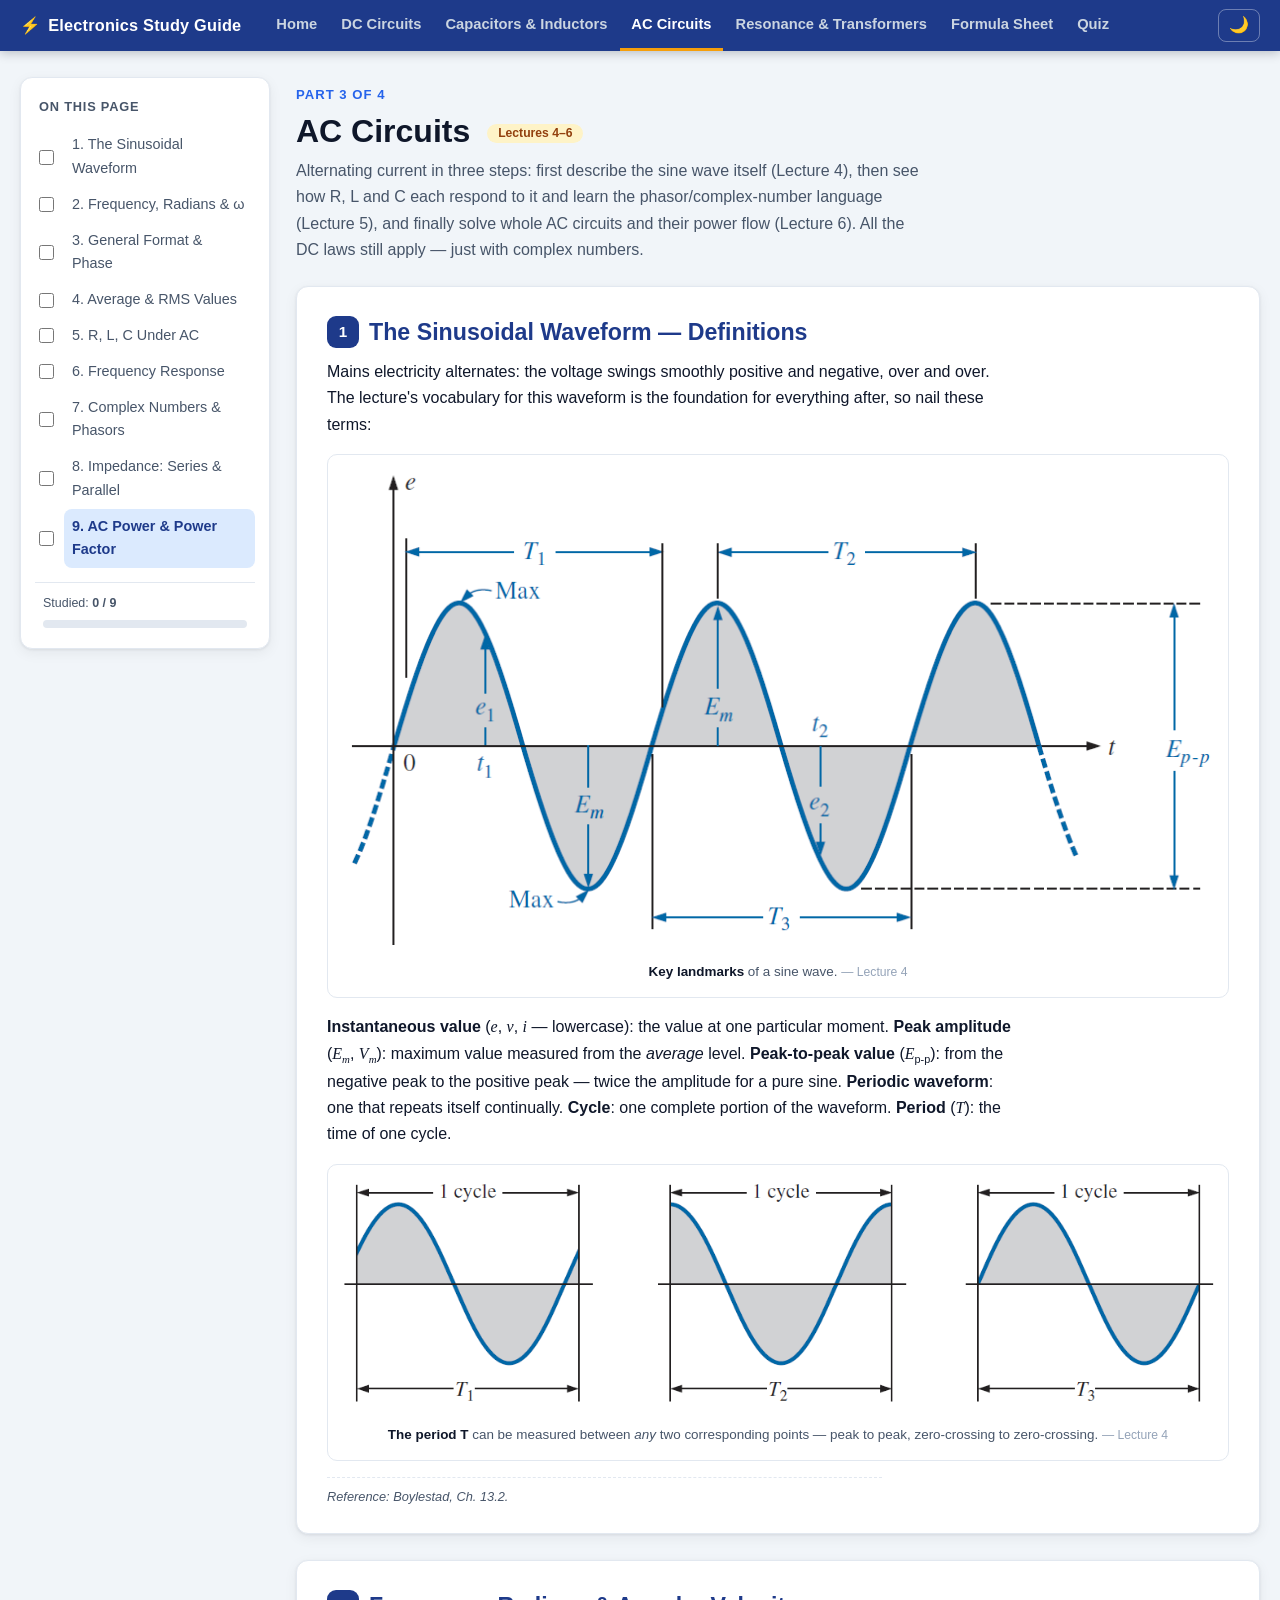
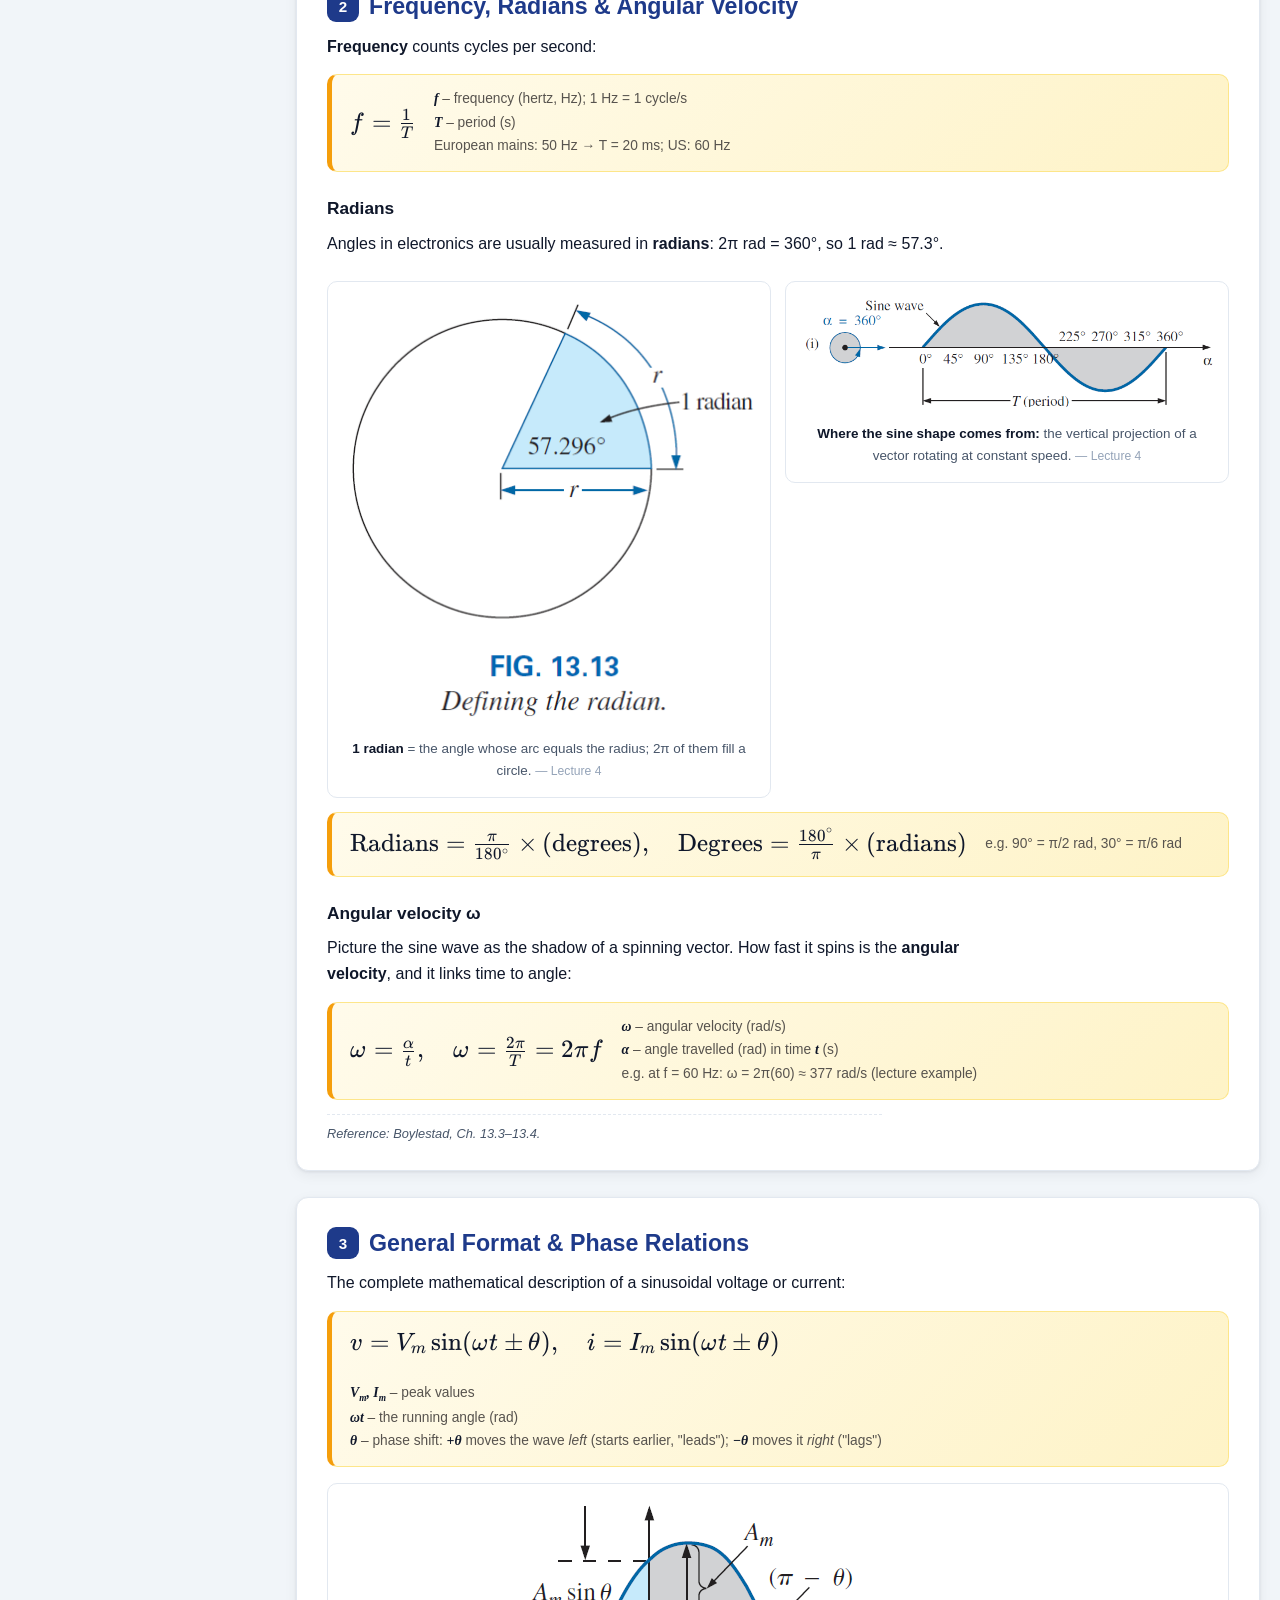
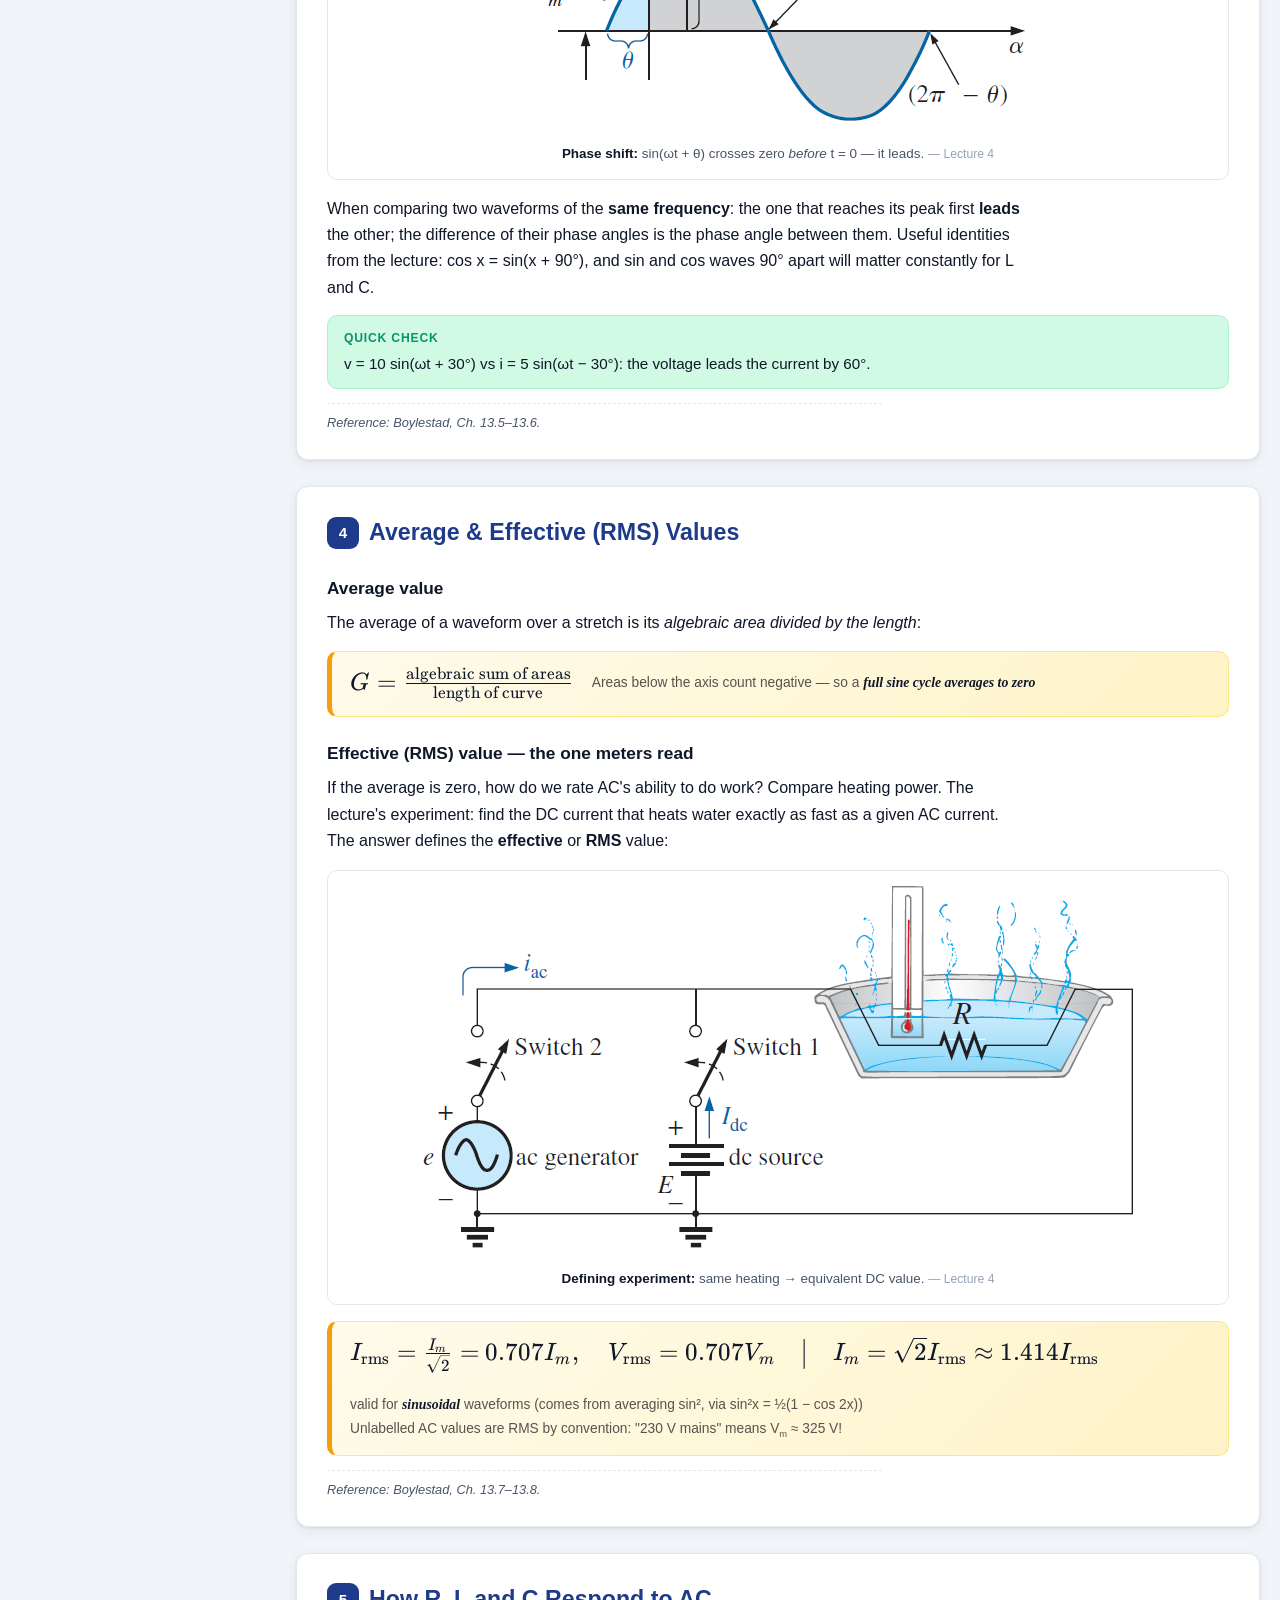
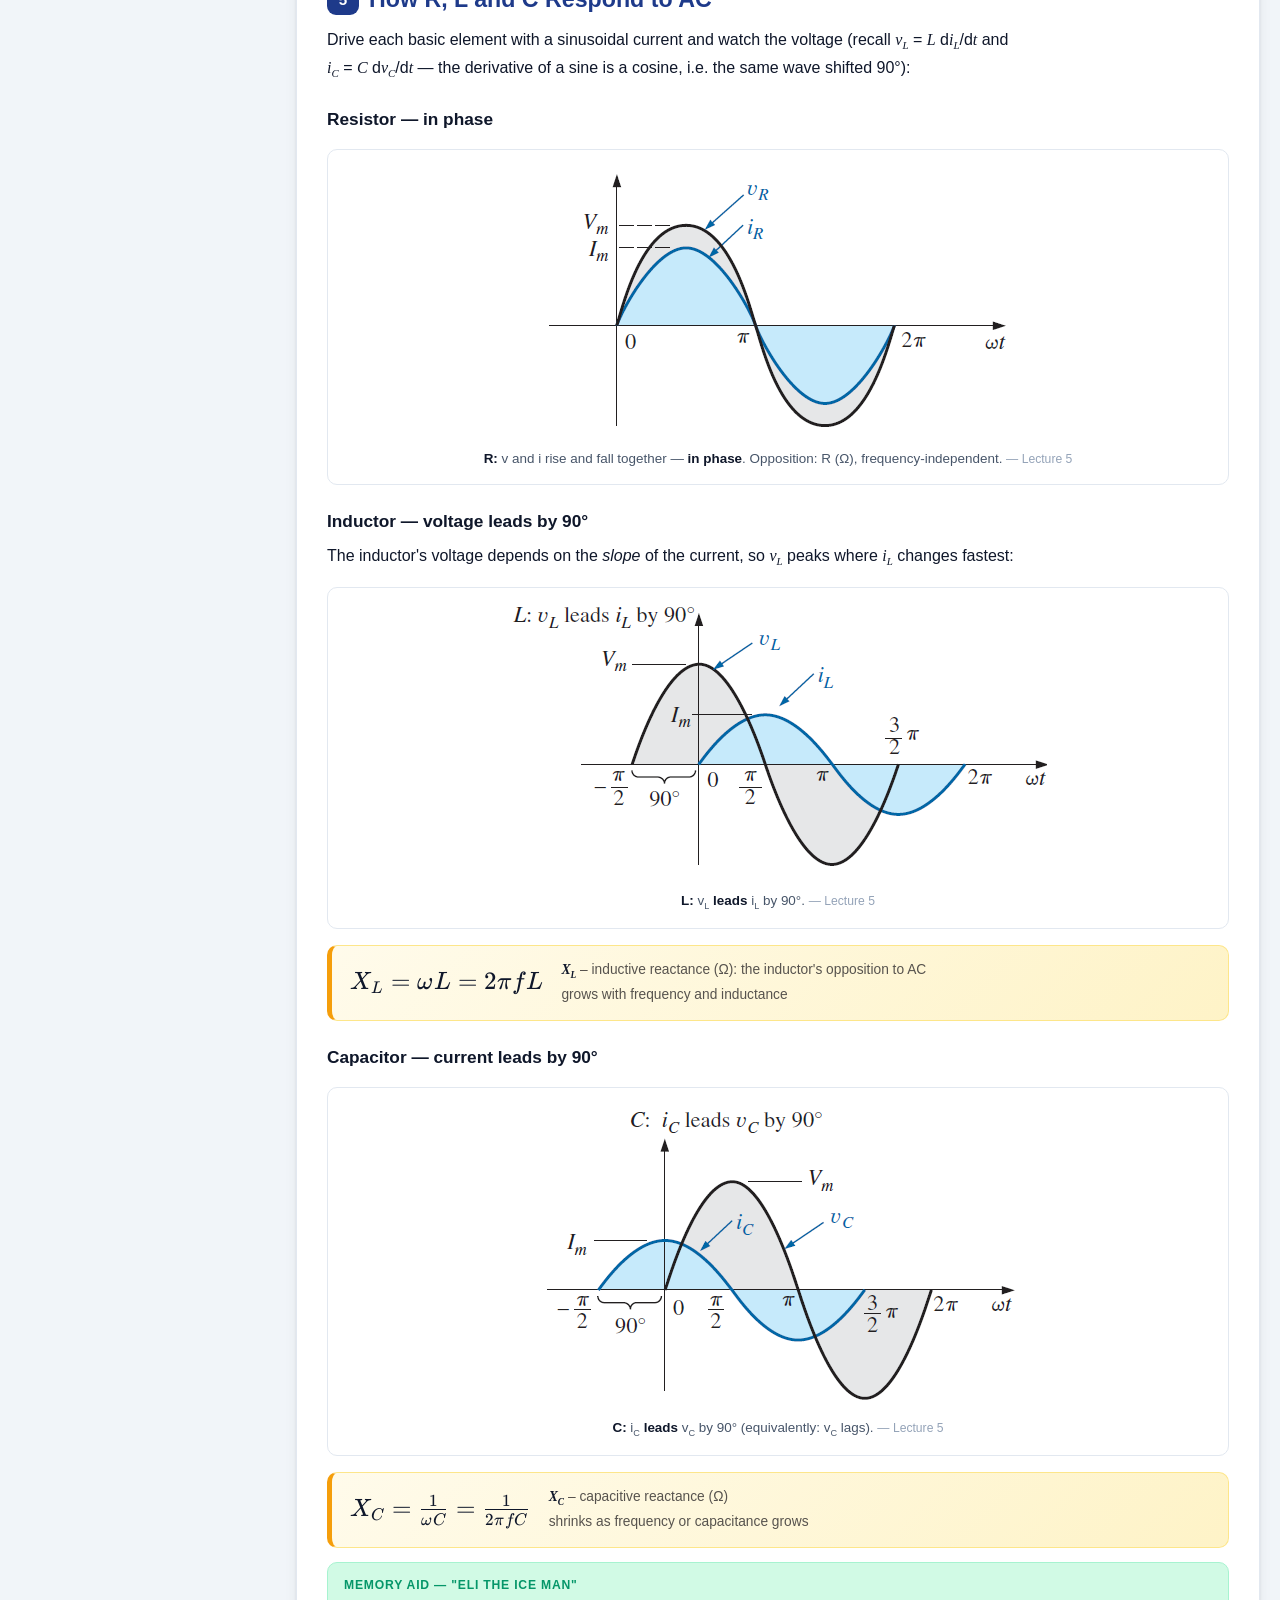
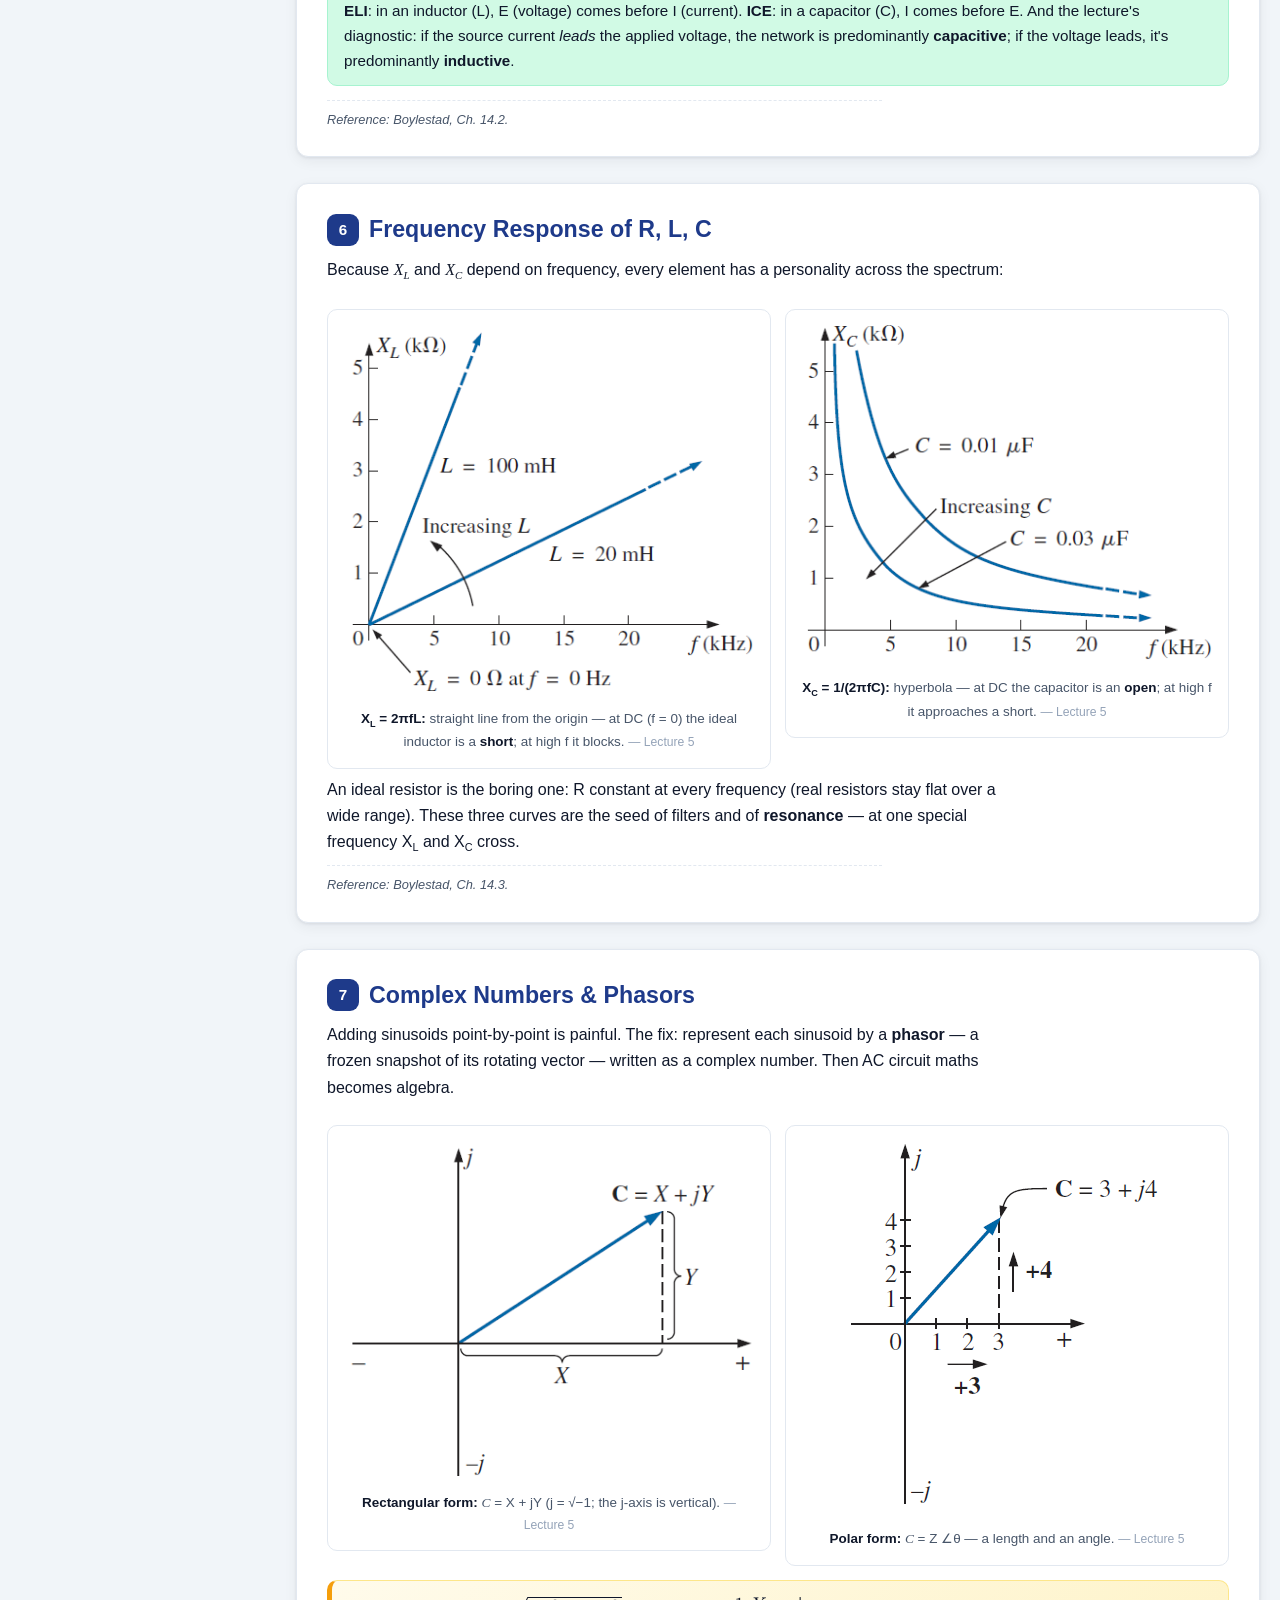
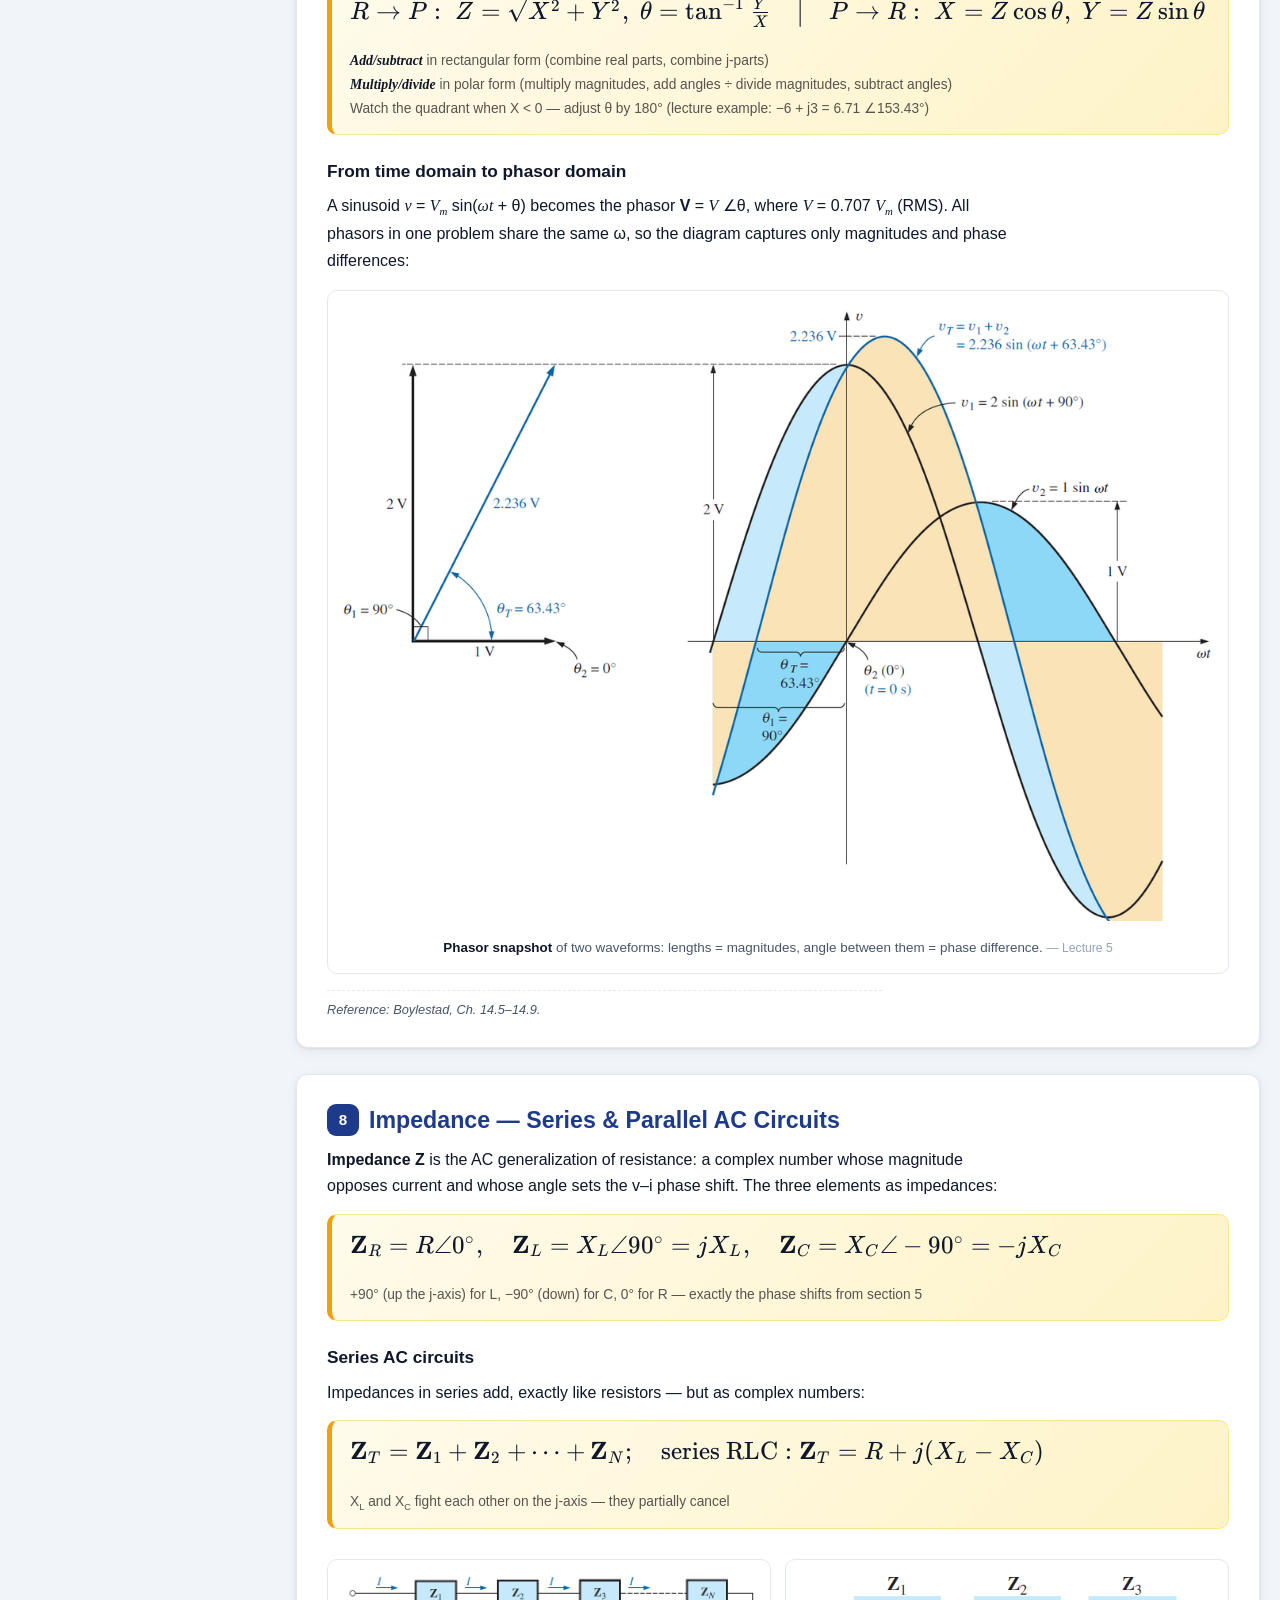
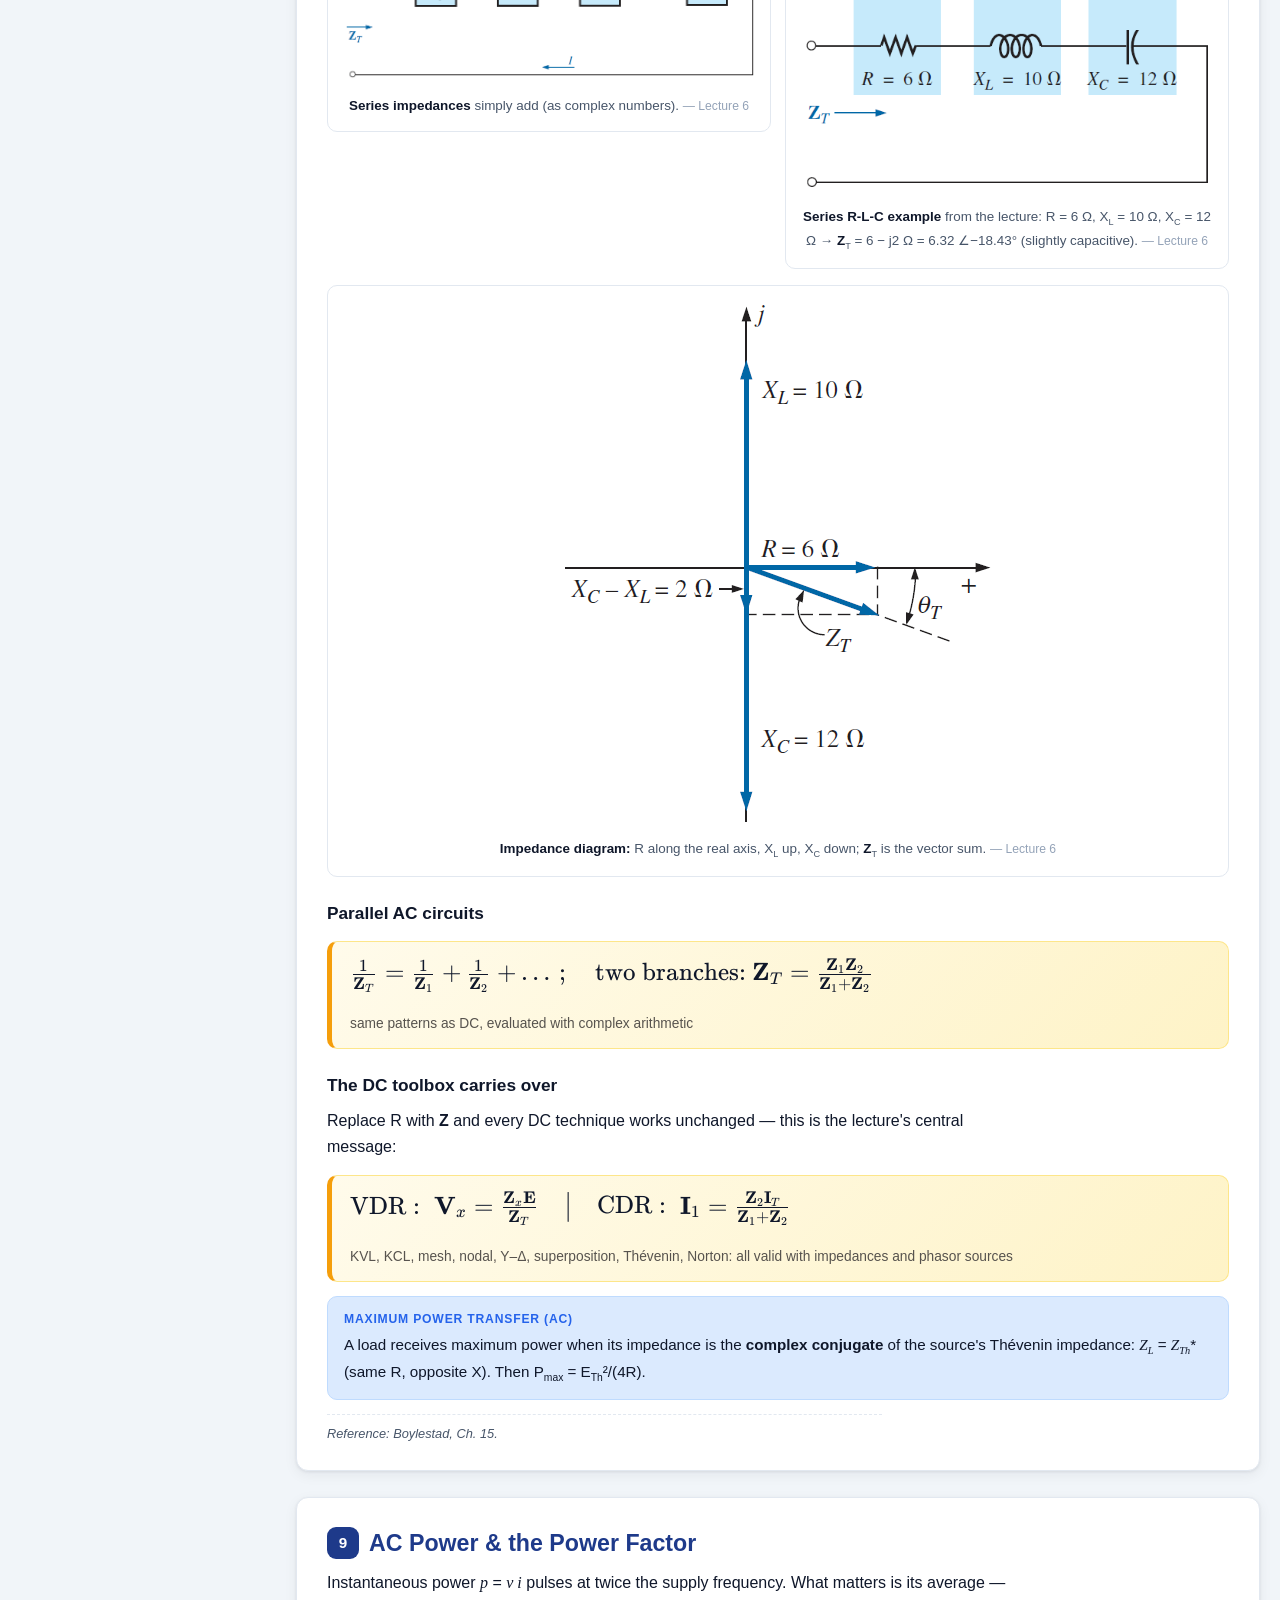
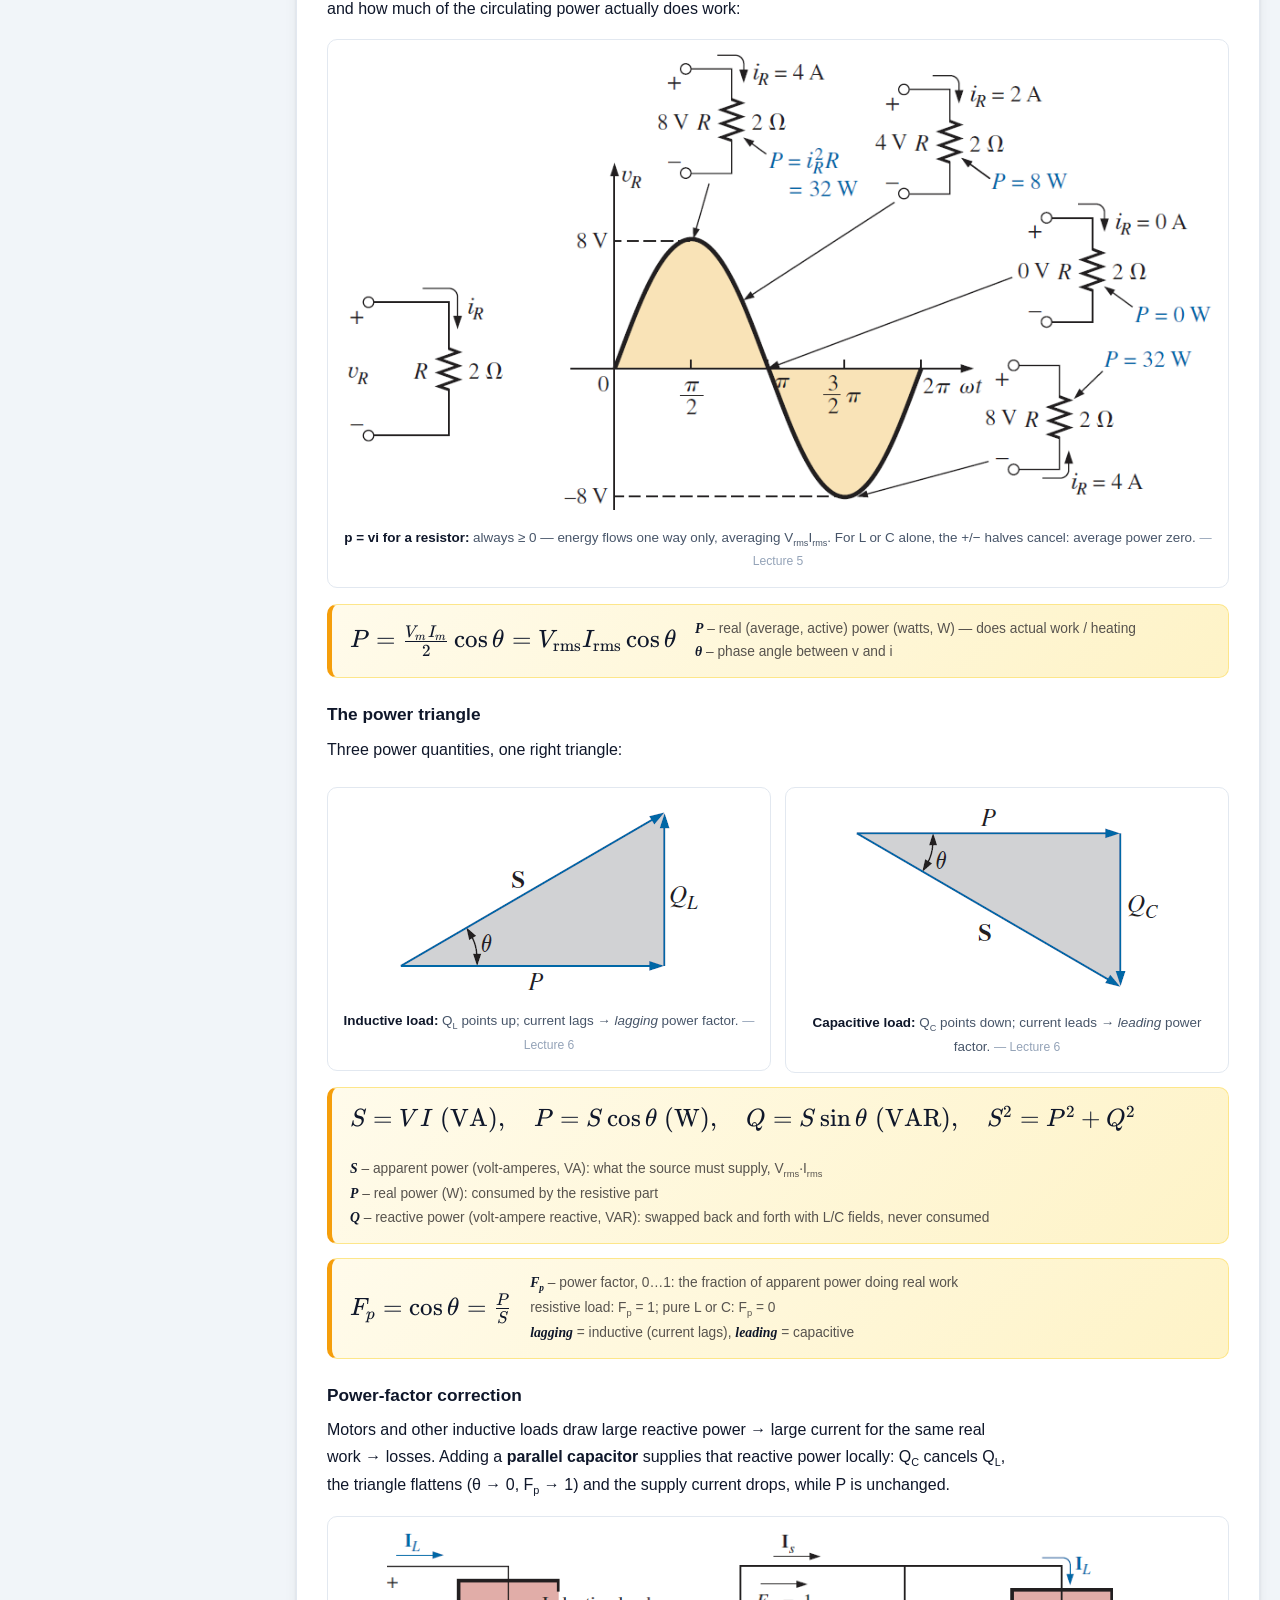
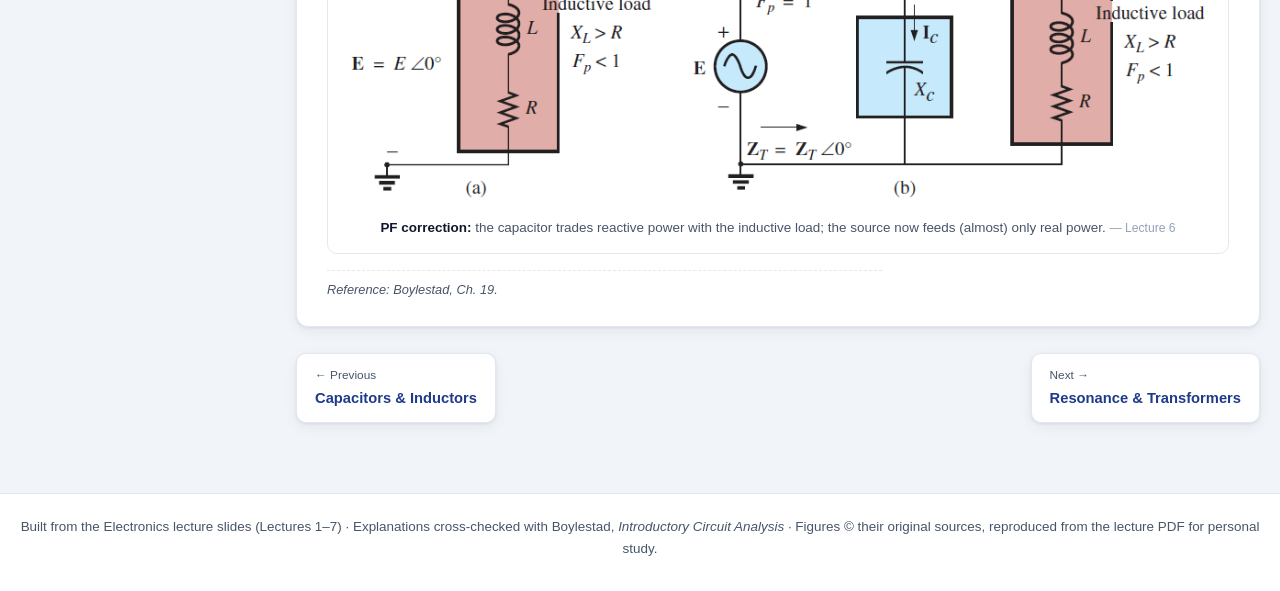
==== commit 3cc99c78: "Katex implementation" ====
--- a/ac-circuits.html
+++ b/ac-circuits.html
@@ -1,433 +1,380 @@
 <!DOCTYPE html>
+
 <html lang="en">
 <head>
-<meta charset="UTF-8">
-<meta name="viewport" content="width=device-width, initial-scale=1">
+<meta charset="utf-8"/>
+<meta content="width=device-width, initial-scale=1" name="viewport"/>
 <title>AC Circuits — Electronics Study Guide</title>
-<link rel="stylesheet" href="css/style.css">
-<meta name="theme-color" content="#1e3a8a">
+<link href="css/style.css" rel="stylesheet"/>
+<link rel="icon" type="image/svg+xml" href="favicon.svg">
+<link rel="stylesheet" href="vendor/katex/katex.min.css">
+<meta content="#1e3a8a" name="theme-color"/>
 <script>(function(){try{var t=localStorage.getItem("eguide-theme");if(!t&&window.matchMedia&&window.matchMedia("(prefers-color-scheme: dark)").matches){t="dark"}if(t==="dark"){document.documentElement.setAttribute("data-theme","dark")}}catch(e){}})();</script>
 </head>
 <body data-page="ac">
-
 <nav class="topnav"><div class="wrap">
-  <a class="brand" href="index.html"><span class="bolt">⚡</span> Electronics Study Guide</a>
-  <div class="navlinks" id="navlinks">
-    <a class="navlink" data-nav="home" href="index.html">Home</a>
-    <a class="navlink" data-nav="dc" href="dc-circuits.html">DC Circuits</a>
-    <a class="navlink" data-nav="cap" href="capacitors-inductors.html">Capacitors &amp; Inductors</a>
-    <a class="navlink" data-nav="ac" href="ac-circuits.html">AC Circuits</a>
-    <a class="navlink" data-nav="res" href="resonance-transformers.html">Resonance &amp; Transformers</a>
-    <a class="navlink" data-nav="formulas" href="formulas.html">Formula Sheet</a>
-    <a class="navlink" data-nav="quiz" href="quiz.html">Quiz</a>
-  </div>
-  <button class="themetoggle" id="themetoggle" type="button" aria-label="Toggle dark mode" title="Toggle dark mode">🌙</button>
-  <button class="navtoggle" id="navtoggle" type="button" aria-label="Menu" aria-expanded="false">☰</button>
+<a class="brand" href="index.html"><span class="bolt">⚡</span> Electronics Study Guide</a>
+<div class="navlinks" id="navlinks">
+<a class="navlink" data-nav="home" href="index.html">Home</a>
+<a class="navlink" data-nav="dc" href="dc-circuits.html">DC Circuits</a>
+<a class="navlink" data-nav="cap" href="capacitors-inductors.html">Capacitors &amp; Inductors</a>
+<a class="navlink" data-nav="ac" href="ac-circuits.html">AC Circuits</a>
+<a class="navlink" data-nav="res" href="resonance-transformers.html">Resonance &amp; Transformers</a>
+<a class="navlink" data-nav="formulas" href="formulas.html">Formula Sheet</a>
+<a class="navlink" data-nav="quiz" href="quiz.html">Quiz</a>
+</div>
+<button aria-label="Toggle dark mode" class="themetoggle" id="themetoggle" title="Toggle dark mode" type="button">🌙</button>
+<button aria-expanded="false" aria-label="Menu" class="navtoggle" id="navtoggle" type="button">☰</button>
 </div></nav>
-
 <div class="layout">
-
 <aside class="sidebar">
-  <h3>On this page</h3>
-  <ul class="toc">
-    <li><input type="checkbox" data-sec="sine" title="Mark as studied"><a href="#sine">1. The Sinusoidal Waveform</a></li>
-    <li><input type="checkbox" data-sec="freq" title="Mark as studied"><a href="#freq">2. Frequency, Radians &amp; ω</a></li>
-    <li><input type="checkbox" data-sec="phase" title="Mark as studied"><a href="#phase">3. General Format &amp; Phase</a></li>
-    <li><input type="checkbox" data-sec="rms" title="Mark as studied"><a href="#rms">4. Average &amp; RMS Values</a></li>
-    <li><input type="checkbox" data-sec="elements" title="Mark as studied"><a href="#elements">5. R, L, C Under AC</a></li>
-    <li><input type="checkbox" data-sec="fresponse" title="Mark as studied"><a href="#fresponse">6. Frequency Response</a></li>
-    <li><input type="checkbox" data-sec="complex" title="Mark as studied"><a href="#complex">7. Complex Numbers &amp; Phasors</a></li>
-    <li><input type="checkbox" data-sec="impedance" title="Mark as studied"><a href="#impedance">8. Impedance: Series &amp; Parallel</a></li>
-    <li><input type="checkbox" data-sec="acpower" title="Mark as studied"><a href="#acpower">9. AC Power &amp; Power Factor</a></li>
-  </ul>
-  <div class="progress-wrap">
-    <div class="progress-label">Studied: <b>0 / 9</b></div>
-    <div class="pbar"><span></span></div>
-  </div>
+<h3>On this page</h3>
+<ul class="toc">
+<li><input data-sec="sine" title="Mark as studied" type="checkbox"/><a href="#sine">1. The Sinusoidal Waveform</a></li>
+<li><input data-sec="freq" title="Mark as studied" type="checkbox"/><a href="#freq">2. Frequency, Radians &amp; ω</a></li>
+<li><input data-sec="phase" title="Mark as studied" type="checkbox"/><a href="#phase">3. General Format &amp; Phase</a></li>
+<li><input data-sec="rms" title="Mark as studied" type="checkbox"/><a href="#rms">4. Average &amp; RMS Values</a></li>
+<li><input data-sec="elements" title="Mark as studied" type="checkbox"/><a href="#elements">5. R, L, C Under AC</a></li>
+<li><input data-sec="fresponse" title="Mark as studied" type="checkbox"/><a href="#fresponse">6. Frequency Response</a></li>
+<li><input data-sec="complex" title="Mark as studied" type="checkbox"/><a href="#complex">7. Complex Numbers &amp; Phasors</a></li>
+<li><input data-sec="impedance" title="Mark as studied" type="checkbox"/><a href="#impedance">8. Impedance: Series &amp; Parallel</a></li>
+<li><input data-sec="acpower" title="Mark as studied" type="checkbox"/><a href="#acpower">9. AC Power &amp; Power Factor</a></li>
+</ul>
+<div class="progress-wrap">
+<div class="progress-label">Studied: <b>0 / 9</b></div>
+<div class="pbar"><span></span></div>
+</div>
 </aside>
-
 <main>
-  <div class="page-head">
-    <span class="crumb">Part 3 of 4</span>
-    <h1>AC Circuits <span class="lecture-tag">Lectures 4–6</span></h1>
-    <p class="lead">Alternating current in three steps: first describe the sine wave itself (Lecture 4), then see how
+<div class="page-head">
+<span class="crumb">Part 3 of 4</span>
+<h1>AC Circuits <span class="lecture-tag">Lectures 4–6</span></h1>
+<p class="lead">Alternating current in three steps: first describe the sine wave itself (Lecture 4), then see how
     R, L and C each respond to it and learn the phasor/complex-number language (Lecture 5), and finally solve whole
     AC circuits and their power flow (Lecture 6). All the DC laws still apply — just with complex numbers.</p>
-  </div>
-
-  <!-- ============ 1. SINE WAVE ============ -->
-  <section class="topic" id="sine">
-    <h2><span class="nr">1</span> The Sinusoidal Waveform — Definitions</h2>
-    <p>Mains electricity alternates: the voltage swings smoothly positive and negative, over and over. The lecture's
+</div>
+<!-- ============ 1. SINE WAVE ============ -->
+<section class="topic" id="sine">
+<h2><span class="nr">1</span> The Sinusoidal Waveform — Definitions</h2>
+<p>Mains electricity alternates: the voltage swings smoothly positive and negative, over and over. The lecture's
     vocabulary for this waveform is the foundation for everything after, so nail these terms:</p>
-
-    <figure class="fig">
-      <img src="assets/img/sine-definitions.png" alt="Sinusoidal waveform with peak value, peak-to-peak value and period labelled">
-      <figcaption><b>Key landmarks</b> of a sine wave. <span class="src-note">— Lecture 4</span></figcaption>
-    </figure>
-
-    <p><b>Instantaneous value</b> (<span class="m">e</span>, <span class="m">v</span>, <span class="m">i</span> —
+<figure class="fig">
+<img alt="Sinusoidal waveform with peak value, peak-to-peak value and period labelled" src="assets/img/sine-definitions.png"/>
+<figcaption><b>Key landmarks</b> of a sine wave. <span class="src-note">— Lecture 4</span></figcaption>
+</figure>
+<p><b>Instantaneous value</b> (<span class="m">e</span>, <span class="m">v</span>, <span class="m">i</span> —
     lowercase): the value at one particular moment. <b>Peak amplitude</b> (<span class="m">E<sub>m</sub></span>,
     <span class="m">V<sub>m</sub></span>): maximum value measured from the <i>average</i> level.
     <b>Peak-to-peak value</b> (<span class="m">E</span><sub>p-p</sub>): from the negative peak to the positive peak —
     twice the amplitude for a pure sine. <b>Periodic waveform</b>: one that repeats itself continually.
     <b>Cycle</b>: one complete portion of the waveform. <b>Period</b> (<span class="m">T</span>): the time of one cycle.</p>
-
-    <figure class="fig">
-      <img src="assets/img/period-cycle.png" alt="Period measured between any two corresponding points of a waveform">
-      <figcaption><b>The period T</b> can be measured between <i>any</i> two corresponding points — peak to peak, zero-crossing to zero-crossing. <span class="src-note">— Lecture 4</span></figcaption>
-    </figure>
-    <p class="ref">Reference: Boylestad, Ch. 13.2.</p>
-  </section>
-
-  <!-- ============ 2. FREQUENCY ============ -->
-  <section class="topic" id="freq">
-    <h2><span class="nr">2</span> Frequency, Radians &amp; Angular Velocity</h2>
-    <p><b>Frequency</b> counts cycles per second:</p>
-
-    <div class="fbox">
-      <div class="fml"><span class="m">f</span> = <span class="fr"><span class="nu">1</span><span class="de"><span class="m">T</span></span></span></div>
-      <ul class="vars">
-        <li><b>f</b> – frequency (hertz, Hz); 1 Hz = 1 cycle/s</li>
-        <li><b>T</b> – period (s)</li>
-        <li>European mains: 50 Hz → T = 20 ms; US: 60 Hz</li>
-      </ul>
-    </div>
-
-    <h3>Radians</h3>
-    <p>Angles in electronics are usually measured in <b>radians</b>: 2π rad = 360°, so 1 rad ≈ 57.3°.</p>
-
-    <div class="figrow">
-      <figure class="fig">
-        <img src="assets/img/radian-circle.png" alt="Definition of the radian">
-        <figcaption><b>1 radian</b> = the angle whose arc equals the radius; 2π of them fill a circle. <span class="src-note">— Lecture 4</span></figcaption>
-      </figure>
-      <figure class="fig">
-        <img src="assets/img/sine-generation.png" alt="Sine wave generated by projecting a rotating vector">
-        <figcaption><b>Where the sine shape comes from:</b> the vertical projection of a vector rotating at constant speed. <span class="src-note">— Lecture 4</span></figcaption>
-      </figure>
-    </div>
-
-    <div class="fbox">
-      <div class="fml">Radians = <span class="fr"><span class="nu">π</span><span class="de">180°</span></span> × (degrees)&nbsp;&nbsp;,&nbsp;&nbsp;Degrees = <span class="fr"><span class="nu">180°</span><span class="de">π</span></span> × (radians)</div>
-      <ul class="vars"><li>e.g. 90° = π/2 rad, 30° = π/6 rad</li></ul>
-    </div>
-
-    <h3>Angular velocity ω</h3>
-    <p>Picture the sine wave as the shadow of a spinning vector. How fast it spins is the <b>angular velocity</b>,
+<figure class="fig">
+<img alt="Period measured between any two corresponding points of a waveform" src="assets/img/period-cycle.png"/>
+<figcaption><b>The period T</b> can be measured between <i>any</i> two corresponding points — peak to peak, zero-crossing to zero-crossing. <span class="src-note">— Lecture 4</span></figcaption>
+</figure>
+<p class="ref">Reference: Boylestad, Ch. 13.2.</p>
+</section>
+<!-- ============ 2. FREQUENCY ============ -->
+<section class="topic" id="freq">
+<h2><span class="nr">2</span> Frequency, Radians &amp; Angular Velocity</h2>
+<p><b>Frequency</b> counts cycles per second:</p>
+<div class="fbox">
+<div class="fml ktx">f = \frac{1}{T}</div>
+<ul class="vars">
+<li><b>f</b> – frequency (hertz, Hz); 1 Hz = 1 cycle/s</li>
+<li><b>T</b> – period (s)</li>
+<li>European mains: 50 Hz → T = 20 ms; US: 60 Hz</li>
+</ul>
+</div>
+<h3>Radians</h3>
+<p>Angles in electronics are usually measured in <b>radians</b>: 2π rad = 360°, so 1 rad ≈ 57.3°.</p>
+<div class="figrow">
+<figure class="fig">
+<img alt="Definition of the radian" src="assets/img/radian-circle.png"/>
+<figcaption><b>1 radian</b> = the angle whose arc equals the radius; 2π of them fill a circle. <span class="src-note">— Lecture 4</span></figcaption>
+</figure>
+<figure class="fig">
+<img alt="Sine wave generated by projecting a rotating vector" src="assets/img/sine-generation.png"/>
+<figcaption><b>Where the sine shape comes from:</b> the vertical projection of a vector rotating at constant speed. <span class="src-note">— Lecture 4</span></figcaption>
+</figure>
+</div>
+<div class="fbox">
+<div class="fml ktx">\text{Radians} = \frac{\pi}{180^{\circ}} \times (\text{degrees}),\quad \text{Degrees} = \frac{180^{\circ}}{\pi} \times (\text{radians})</div>
+<ul class="vars"><li>e.g. 90° = π/2 rad, 30° = π/6 rad</li></ul>
+</div>
+<h3>Angular velocity ω</h3>
+<p>Picture the sine wave as the shadow of a spinning vector. How fast it spins is the <b>angular velocity</b>,
     and it links time to angle:</p>
-
-    <div class="fbox">
-      <div class="fml"><span class="m">ω</span> = <span class="fr"><span class="nu"><span class="m">α</span></span><span class="de"><span class="m">t</span></span></span>&nbsp;&nbsp;,&nbsp;&nbsp;<span class="m">ω</span> = <span class="fr"><span class="nu">2π</span><span class="de"><span class="m">T</span></span></span> = 2π<span class="m">f</span></div>
-      <ul class="vars">
-        <li><b>ω</b> – angular velocity (rad/s)</li>
-        <li><b>α</b> – angle travelled (rad) in time <b>t</b> (s)</li>
-        <li>e.g. at f = 60 Hz: ω = 2π(60) ≈ 377 rad/s (lecture example)</li>
-      </ul>
-    </div>
-    <p class="ref">Reference: Boylestad, Ch. 13.3–13.4.</p>
-  </section>
-
-  <!-- ============ 3. PHASE ============ -->
-  <section class="topic" id="phase">
-    <h2><span class="nr">3</span> General Format &amp; Phase Relations</h2>
-    <p>The complete mathematical description of a sinusoidal voltage or current:</p>
-
-    <div class="fbox">
-      <div class="fml"><span class="m">v</span> = <span class="m">V<sub>m</sub></span> sin(<span class="m">ω t</span> ± <span class="m">θ</span>)&nbsp;&nbsp;,&nbsp;&nbsp;<span class="m">i</span> = <span class="m">I<sub>m</sub></span> sin(<span class="m">ω t</span> ± <span class="m">θ</span>)</div>
-      <ul class="vars">
-        <li><b>V<sub>m</sub>, I<sub>m</sub></b> – peak values</li>
-        <li><b>ωt</b> – the running angle (rad)</li>
-        <li><b>θ</b> – phase shift: <b>+θ</b> moves the wave <i>left</i> (starts earlier, "leads"); <b>−θ</b> moves it <i>right</i> ("lags")</li>
-      </ul>
-    </div>
-
-    <figure class="fig">
-      <img src="assets/img/phase-shift.png" alt="Sine wave shifted by a phase angle">
-      <figcaption><b>Phase shift:</b> sin(ωt + θ) crosses zero <i>before</i> t = 0 — it leads. <span class="src-note">— Lecture 4</span></figcaption>
-    </figure>
-
-    <p>When comparing two waveforms of the <b>same frequency</b>: the one that reaches its peak first <b>leads</b>
+<div class="fbox">
+<div class="fml ktx">\omega = \frac{\alpha}{t},\quad \omega = \frac{2\pi}{T} = 2\pi f</div>
+<ul class="vars">
+<li><b>ω</b> – angular velocity (rad/s)</li>
+<li><b>α</b> – angle travelled (rad) in time <b>t</b> (s)</li>
+<li>e.g. at f = 60 Hz: ω = 2π(60) ≈ 377 rad/s (lecture example)</li>
+</ul>
+</div>
+<p class="ref">Reference: Boylestad, Ch. 13.3–13.4.</p>
+</section>
+<!-- ============ 3. PHASE ============ -->
+<section class="topic" id="phase">
+<h2><span class="nr">3</span> General Format &amp; Phase Relations</h2>
+<p>The complete mathematical description of a sinusoidal voltage or current:</p>
+<div class="fbox">
+<div class="fml ktx">v = V_{m} \sin(\omega t \pm \theta ),\quad i = I_{m} \sin(\omega t \pm \theta )</div>
+<ul class="vars">
+<li><b>V<sub>m</sub>, I<sub>m</sub></b> – peak values</li>
+<li><b>ωt</b> – the running angle (rad)</li>
+<li><b>θ</b> – phase shift: <b>+θ</b> moves the wave <i>left</i> (starts earlier, "leads"); <b>−θ</b> moves it <i>right</i> ("lags")</li>
+</ul>
+</div>
+<figure class="fig">
+<img alt="Sine wave shifted by a phase angle" src="assets/img/phase-shift.png"/>
+<figcaption><b>Phase shift:</b> sin(ωt + θ) crosses zero <i>before</i> t = 0 — it leads. <span class="src-note">— Lecture 4</span></figcaption>
+</figure>
+<p>When comparing two waveforms of the <b>same frequency</b>: the one that reaches its peak first <b>leads</b>
     the other; the difference of their phase angles is the phase angle between them. Useful identities from the
     lecture: cos x = sin(x + 90°), and sin and cos waves 90° apart will matter constantly for L and C.</p>
-
-    <div class="callout tip"><b class="tag">Quick check</b>
+<div class="callout tip"><b class="tag">Quick check</b>
     v = 10 sin(ωt + 30°) vs i = 5 sin(ωt − 30°): the voltage leads the current by 60°.</div>
-    <p class="ref">Reference: Boylestad, Ch. 13.5–13.6.</p>
-  </section>
-
-  <!-- ============ 4. RMS ============ -->
-  <section class="topic" id="rms">
-    <h2><span class="nr">4</span> Average &amp; Effective (RMS) Values</h2>
-    <h3>Average value</h3>
-    <p>The average of a waveform over a stretch is its <i>algebraic area divided by the length</i>:</p>
-    <div class="fbox">
-      <div class="fml"><span class="m">G</span> = <span class="fr"><span class="nu">algebraic sum of areas</span><span class="de">length of curve</span></span></div>
-      <ul class="vars"><li>Areas below the axis count negative — so a <b>full sine cycle averages to zero</b></li></ul>
-    </div>
-
-    <h3>Effective (RMS) value — the one meters read</h3>
-    <p>If the average is zero, how do we rate AC's ability to do work? Compare heating power. The lecture's
+<p class="ref">Reference: Boylestad, Ch. 13.5–13.6.</p>
+</section>
+<!-- ============ 4. RMS ============ -->
+<section class="topic" id="rms">
+<h2><span class="nr">4</span> Average &amp; Effective (RMS) Values</h2>
+<h3>Average value</h3>
+<p>The average of a waveform over a stretch is its <i>algebraic area divided by the length</i>:</p>
+<div class="fbox">
+<div class="fml ktx">G = \frac{\text{algebraic sum of areas}}{\text{length of curve}}</div>
+<ul class="vars"><li>Areas below the axis count negative — so a <b>full sine cycle averages to zero</b></li></ul>
+</div>
+<h3>Effective (RMS) value — the one meters read</h3>
+<p>If the average is zero, how do we rate AC's ability to do work? Compare heating power. The lecture's
     experiment: find the DC current that heats water exactly as fast as a given AC current. The answer defines the
     <b>effective</b> or <b>RMS</b> value:</p>
-
-    <figure class="fig">
-      <img src="assets/img/rms-experiment.png" alt="Experiment comparing the heating effect of AC and DC currents">
-      <figcaption><b>Defining experiment:</b> same heating → equivalent DC value. <span class="src-note">— Lecture 4</span></figcaption>
-    </figure>
-
-    <div class="fbox">
-      <div class="fml"><span class="m">I</span><sub>rms</sub> = <span class="fr"><span class="nu"><span class="m">I<sub>m</sub></span></span><span class="de"><span class="sq"><span class="rad">√</span><span class="vinc">2</span></span></span></span> = 0.707 <span class="m">I<sub>m</sub></span>&nbsp;&nbsp;,&nbsp;&nbsp;<span class="m">V</span><sub>rms</sub> = 0.707 <span class="m">V<sub>m</sub></span>&nbsp;&nbsp;|&nbsp;&nbsp;<span class="m">I<sub>m</sub></span> = <span class="sq"><span class="rad">√</span><span class="vinc">2</span></span> <span class="m">I</span><sub>rms</sub> ≈ 1.414 <span class="m">I</span><sub>rms</sub></div>
-      <ul class="vars">
-        <li>valid for <b>sinusoidal</b> waveforms (comes from averaging sin², via sin²x = ½(1 − cos 2x))</li>
-        <li>Unlabelled AC values are RMS by convention: "230 V mains" means V<sub>m</sub> ≈ 325 V!</li>
-      </ul>
-    </div>
-    <p class="ref">Reference: Boylestad, Ch. 13.7–13.8.</p>
-  </section>
-
-  <!-- ============ 5. ELEMENTS ============ -->
-  <section class="topic" id="elements">
-    <h2><span class="nr">5</span> How R, L and C Respond to AC</h2>
-    <p>Drive each basic element with a sinusoidal current and watch the voltage (recall
+<figure class="fig">
+<img alt="Experiment comparing the heating effect of AC and DC currents" src="assets/img/rms-experiment.png"/>
+<figcaption><b>Defining experiment:</b> same heating → equivalent DC value. <span class="src-note">— Lecture 4</span></figcaption>
+</figure>
+<div class="fbox">
+<div class="fml ktx">I_{\text{rms}} = \frac{I_{m}}{\sqrt{2}} = 0.707 I_{m},\quad V_{\text{rms}} = 0.707 V_{m}\quad\big|\quad I_{m} = \sqrt{2} I_{\text{rms}} \approx 1.414 I_{\text{rms}}</div>
+<ul class="vars">
+<li>valid for <b>sinusoidal</b> waveforms (comes from averaging sin², via sin²x = ½(1 − cos 2x))</li>
+<li>Unlabelled AC values are RMS by convention: "230 V mains" means V<sub>m</sub> ≈ 325 V!</li>
+</ul>
+</div>
+<p class="ref">Reference: Boylestad, Ch. 13.7–13.8.</p>
+</section>
+<!-- ============ 5. ELEMENTS ============ -->
+<section class="topic" id="elements">
+<h2><span class="nr">5</span> How R, L and C Respond to AC</h2>
+<p>Drive each basic element with a sinusoidal current and watch the voltage (recall
     <span class="m">v<sub>L</sub></span> = <span class="m">L</span> d<span class="m">i<sub>L</sub></span>/d<span class="m">t</span> and
     <span class="m">i<sub>C</sub></span> = <span class="m">C</span> d<span class="m">v<sub>C</sub></span>/d<span class="m">t</span> —
     the derivative of a sine is a cosine, i.e. the same wave shifted 90°):</p>
-
-    <h3>Resistor — in phase</h3>
-    <figure class="fig">
-      <img src="assets/img/resistor-phase.png" alt="Voltage and current in phase for a resistor">
-      <figcaption><b>R:</b> v and i rise and fall together — <b>in phase</b>. Opposition: R (Ω), frequency-independent. <span class="src-note">— Lecture 5</span></figcaption>
-    </figure>
-
-    <h3>Inductor — voltage leads by 90°</h3>
-    <p>The inductor's voltage depends on the <i>slope</i> of the current, so
+<h3>Resistor — in phase</h3>
+<figure class="fig">
+<img alt="Voltage and current in phase for a resistor" src="assets/img/resistor-phase.png"/>
+<figcaption><b>R:</b> v and i rise and fall together — <b>in phase</b>. Opposition: R (Ω), frequency-independent. <span class="src-note">— Lecture 5</span></figcaption>
+</figure>
+<h3>Inductor — voltage leads by 90°</h3>
+<p>The inductor's voltage depends on the <i>slope</i> of the current, so
     <span class="m">v<sub>L</sub></span> peaks where <span class="m">i<sub>L</sub></span> changes fastest:</p>
-    <figure class="fig">
-      <img src="assets/img/inductor-phase.png" alt="Inductor voltage leading current by 90 degrees">
-      <figcaption><b>L:</b> v<sub>L</sub> <b>leads</b> i<sub>L</sub> by 90°. <span class="src-note">— Lecture 5</span></figcaption>
-    </figure>
-    <div class="fbox">
-      <div class="fml"><span class="m">X<sub>L</sub></span> = <span class="m">ω L</span> = 2π<span class="m">f L</span></div>
-      <ul class="vars">
-        <li><b>X<sub>L</sub></b> – inductive reactance (Ω): the inductor's opposition to AC</li>
-        <li>grows with frequency and inductance</li>
-      </ul>
-    </div>
-
-    <h3>Capacitor — current leads by 90°</h3>
-    <figure class="fig">
-      <img src="assets/img/capacitor-phase.png" alt="Capacitor current leading voltage by 90 degrees">
-      <figcaption><b>C:</b> i<sub>C</sub> <b>leads</b> v<sub>C</sub> by 90° (equivalently: v<sub>C</sub> lags). <span class="src-note">— Lecture 5</span></figcaption>
-    </figure>
-    <div class="fbox">
-      <div class="fml"><span class="m">X<sub>C</sub></span> = <span class="fr"><span class="nu">1</span><span class="de"><span class="m">ω C</span></span></span> = <span class="fr"><span class="nu">1</span><span class="de">2π<span class="m">f C</span></span></span></div>
-      <ul class="vars">
-        <li><b>X<sub>C</sub></b> – capacitive reactance (Ω)</li>
-        <li>shrinks as frequency or capacitance grows</li>
-      </ul>
-    </div>
-
-    <div class="callout tip"><b class="tag">Memory aid — "ELI the ICE man"</b>
-    <b>ELI</b>: in an inductor (L), E (voltage) comes before I (current).
+<figure class="fig">
+<img alt="Inductor voltage leading current by 90 degrees" src="assets/img/inductor-phase.png"/>
+<figcaption><b>L:</b> v<sub>L</sub> <b>leads</b> i<sub>L</sub> by 90°. <span class="src-note">— Lecture 5</span></figcaption>
+</figure>
+<div class="fbox">
+<div class="fml ktx">X_{L} = \omega L = 2\pi f L</div>
+<ul class="vars">
+<li><b>X<sub>L</sub></b> – inductive reactance (Ω): the inductor's opposition to AC</li>
+<li>grows with frequency and inductance</li>
+</ul>
+</div>
+<h3>Capacitor — current leads by 90°</h3>
+<figure class="fig">
+<img alt="Capacitor current leading voltage by 90 degrees" src="assets/img/capacitor-phase.png"/>
+<figcaption><b>C:</b> i<sub>C</sub> <b>leads</b> v<sub>C</sub> by 90° (equivalently: v<sub>C</sub> lags). <span class="src-note">— Lecture 5</span></figcaption>
+</figure>
+<div class="fbox">
+<div class="fml ktx">X_{C} = \frac{1}{\omega C} = \frac{1}{2\pi f C}</div>
+<ul class="vars">
+<li><b>X<sub>C</sub></b> – capacitive reactance (Ω)</li>
+<li>shrinks as frequency or capacitance grows</li>
+</ul>
+</div>
+<div class="callout tip"><b class="tag">Memory aid — "ELI the ICE man"</b>
+<b>ELI</b>: in an inductor (L), E (voltage) comes before I (current).
     <b>ICE</b>: in a capacitor (C), I comes before E.
     And the lecture's diagnostic: if the source current <i>leads</i> the applied voltage, the network is predominantly
     <b>capacitive</b>; if the voltage leads, it's predominantly <b>inductive</b>.</div>
-    <p class="ref">Reference: Boylestad, Ch. 14.2.</p>
-  </section>
-
-  <!-- ============ 6. FREQ RESPONSE ============ -->
-  <section class="topic" id="fresponse">
-    <h2><span class="nr">6</span> Frequency Response of R, L, C</h2>
-    <p>Because <span class="m">X<sub>L</sub></span> and <span class="m">X<sub>C</sub></span> depend on frequency,
+<p class="ref">Reference: Boylestad, Ch. 14.2.</p>
+</section>
+<!-- ============ 6. FREQ RESPONSE ============ -->
+<section class="topic" id="fresponse">
+<h2><span class="nr">6</span> Frequency Response of R, L, C</h2>
+<p>Because <span class="m">X<sub>L</sub></span> and <span class="m">X<sub>C</sub></span> depend on frequency,
     every element has a personality across the spectrum:</p>
-
-    <div class="figrow">
-      <figure class="fig">
-        <img src="assets/img/xl-frequency.png" alt="Inductive reactance versus frequency - straight line">
-        <figcaption><b>X<sub>L</sub> = 2πfL:</b> straight line from the origin — at DC (f = 0) the ideal inductor is a <b>short</b>; at high f it blocks. <span class="src-note">— Lecture 5</span></figcaption>
-      </figure>
-      <figure class="fig">
-        <img src="assets/img/xc-frequency.png" alt="Capacitive reactance versus frequency - hyperbola">
-        <figcaption><b>X<sub>C</sub> = 1/(2πfC):</b> hyperbola — at DC the capacitor is an <b>open</b>; at high f it approaches a short. <span class="src-note">— Lecture 5</span></figcaption>
-      </figure>
-    </div>
-
-    <p>An ideal resistor is the boring one: R constant at every frequency (real resistors stay flat over a wide range).
+<div class="figrow">
+<figure class="fig">
+<img alt="Inductive reactance versus frequency - straight line" src="assets/img/xl-frequency.png"/>
+<figcaption><b>X<sub>L</sub> = 2πfL:</b> straight line from the origin — at DC (f = 0) the ideal inductor is a <b>short</b>; at high f it blocks. <span class="src-note">— Lecture 5</span></figcaption>
+</figure>
+<figure class="fig">
+<img alt="Capacitive reactance versus frequency - hyperbola" src="assets/img/xc-frequency.png"/>
+<figcaption><b>X<sub>C</sub> = 1/(2πfC):</b> hyperbola — at DC the capacitor is an <b>open</b>; at high f it approaches a short. <span class="src-note">— Lecture 5</span></figcaption>
+</figure>
+</div>
+<p>An ideal resistor is the boring one: R constant at every frequency (real resistors stay flat over a wide range).
     These three curves are the seed of filters and of <b>resonance</b> — at one special frequency
     X<sub>L</sub> and X<sub>C</sub> cross.</p>
-    <p class="ref">Reference: Boylestad, Ch. 14.3.</p>
-  </section>
-
-  <!-- ============ 7. COMPLEX & PHASORS ============ -->
-  <section class="topic" id="complex">
-    <h2><span class="nr">7</span> Complex Numbers &amp; Phasors</h2>
-    <p>Adding sinusoids point-by-point is painful. The fix: represent each sinusoid by a <b>phasor</b> — a frozen
+<p class="ref">Reference: Boylestad, Ch. 14.3.</p>
+</section>
+<!-- ============ 7. COMPLEX & PHASORS ============ -->
+<section class="topic" id="complex">
+<h2><span class="nr">7</span> Complex Numbers &amp; Phasors</h2>
+<p>Adding sinusoids point-by-point is painful. The fix: represent each sinusoid by a <b>phasor</b> — a frozen
     snapshot of its rotating vector — written as a complex number. Then AC circuit maths becomes algebra.</p>
-
-    <div class="figrow">
-      <figure class="fig">
-        <img src="assets/img/complex-rectangular.png" alt="Complex number in rectangular form">
-        <figcaption><b>Rectangular form:</b> <span class="m">C</span> = X + jY (j = √−1; the j-axis is vertical). <span class="src-note">— Lecture 5</span></figcaption>
-      </figure>
-      <figure class="fig">
-        <img src="assets/img/complex-polar.png" alt="Complex number in polar form">
-        <figcaption><b>Polar form:</b> <span class="m">C</span> = Z ∠θ — a length and an angle. <span class="src-note">— Lecture 5</span></figcaption>
-      </figure>
-    </div>
-
-    <div class="fbox">
-      <div class="fml">R→P:&nbsp; <span class="m">Z</span> = <span class="sq"><span class="rad">√</span><span class="vinc"><span class="m">X</span><sup>2</sup> + <span class="m">Y</span><sup>2</sup></span></span>&nbsp;,&nbsp;<span class="m">θ</span> = tan<sup>−1</sup><span class="fr"><span class="nu"><span class="m">Y</span></span><span class="de"><span class="m">X</span></span></span>&nbsp;&nbsp;|&nbsp;&nbsp;P→R:&nbsp; <span class="m">X</span> = <span class="m">Z</span> cos <span class="m">θ</span>&nbsp;,&nbsp;<span class="m">Y</span> = <span class="m">Z</span> sin <span class="m">θ</span></div>
-      <ul class="vars">
-        <li><b>Add/subtract</b> in rectangular form (combine real parts, combine j-parts)</li>
-        <li><b>Multiply/divide</b> in polar form (multiply magnitudes, add angles ÷ divide magnitudes, subtract angles)</li>
-        <li>Watch the quadrant when X &lt; 0 — adjust θ by 180° (lecture example: −6 + j3 = 6.71 ∠153.43°)</li>
-      </ul>
-    </div>
-
-    <h3>From time domain to phasor domain</h3>
-    <p>A sinusoid <span class="m">v</span> = <span class="m">V<sub>m</sub></span> sin(<span class="m">ωt</span> + θ)
+<div class="figrow">
+<figure class="fig">
+<img alt="Complex number in rectangular form" src="assets/img/complex-rectangular.png"/>
+<figcaption><b>Rectangular form:</b> <span class="m">C</span> = X + jY (j = √−1; the j-axis is vertical). <span class="src-note">— Lecture 5</span></figcaption>
+</figure>
+<figure class="fig">
+<img alt="Complex number in polar form" src="assets/img/complex-polar.png"/>
+<figcaption><b>Polar form:</b> <span class="m">C</span> = Z ∠θ — a length and an angle. <span class="src-note">— Lecture 5</span></figcaption>
+</figure>
+</div>
+<div class="fbox">
+<div class="fml ktx">R\to P:\; Z = \sqrt{X^{2} + Y^{2}},\; \theta = \tan^{-1}\frac{Y}{X}\quad\big|\quad P\to R:\; X = Z \cos \theta ,\; Y = Z \sin \theta</div>
+<ul class="vars">
+<li><b>Add/subtract</b> in rectangular form (combine real parts, combine j-parts)</li>
+<li><b>Multiply/divide</b> in polar form (multiply magnitudes, add angles ÷ divide magnitudes, subtract angles)</li>
+<li>Watch the quadrant when X &lt; 0 — adjust θ by 180° (lecture example: −6 + j3 = 6.71 ∠153.43°)</li>
+</ul>
+</div>
+<h3>From time domain to phasor domain</h3>
+<p>A sinusoid <span class="m">v</span> = <span class="m">V<sub>m</sub></span> sin(<span class="m">ωt</span> + θ)
     becomes the phasor <b>V</b> = <span class="m">V</span> ∠θ, where <span class="m">V</span> = 0.707 <span class="m">V<sub>m</sub></span>
     (RMS). All phasors in one problem share the same ω, so the diagram captures only magnitudes and phase differences:</p>
-
-    <figure class="fig">
-      <img src="assets/img/phasor-diagram.png" alt="Phasor diagram corresponding to two sinusoidal waveforms">
-      <figcaption><b>Phasor snapshot</b> of two waveforms: lengths = magnitudes, angle between them = phase difference. <span class="src-note">— Lecture 5</span></figcaption>
-    </figure>
-    <p class="ref">Reference: Boylestad, Ch. 14.5–14.9.</p>
-  </section>
-
-  <!-- ============ 8. IMPEDANCE ============ -->
-  <section class="topic" id="impedance">
-    <h2><span class="nr">8</span> Impedance — Series &amp; Parallel AC Circuits</h2>
-    <p><b>Impedance Z</b> is the AC generalization of resistance: a complex number whose magnitude opposes current and
+<figure class="fig">
+<img alt="Phasor diagram corresponding to two sinusoidal waveforms" src="assets/img/phasor-diagram.png"/>
+<figcaption><b>Phasor snapshot</b> of two waveforms: lengths = magnitudes, angle between them = phase difference. <span class="src-note">— Lecture 5</span></figcaption>
+</figure>
+<p class="ref">Reference: Boylestad, Ch. 14.5–14.9.</p>
+</section>
+<!-- ============ 8. IMPEDANCE ============ -->
+<section class="topic" id="impedance">
+<h2><span class="nr">8</span> Impedance — Series &amp; Parallel AC Circuits</h2>
+<p><b>Impedance Z</b> is the AC generalization of resistance: a complex number whose magnitude opposes current and
     whose angle sets the v–i phase shift. The three elements as impedances:</p>
-
-    <div class="fbox">
-      <div class="fml"><b>Z</b><sub>R</sub> = <span class="m">R</span> ∠0°&nbsp;&nbsp;,&nbsp;&nbsp;<b>Z</b><sub>L</sub> = <span class="m">X<sub>L</sub></span> ∠90° = j<span class="m">X<sub>L</sub></span>&nbsp;&nbsp;,&nbsp;&nbsp;<b>Z</b><sub>C</sub> = <span class="m">X<sub>C</sub></span> ∠−90° = −j<span class="m">X<sub>C</sub></span></div>
-      <ul class="vars">
-        <li>+90° (up the j-axis) for L, −90° (down) for C, 0° for R — exactly the phase shifts from section 5</li>
-      </ul>
-    </div>
-
-    <h3>Series AC circuits</h3>
-    <p>Impedances in series add, exactly like resistors — but as complex numbers:</p>
-    <div class="fbox">
-      <div class="fml"><b>Z</b><sub>T</sub> = <b>Z</b><sub>1</sub> + <b>Z</b><sub>2</sub> + … + <b>Z</b><sub>N</sub>&nbsp;&nbsp;;&nbsp;&nbsp;series RLC: <b>Z</b><sub>T</sub> = <span class="m">R</span> + j(<span class="m">X<sub>L</sub></span> − <span class="m">X<sub>C</sub></span>)</div>
-      <ul class="vars"><li>X<sub>L</sub> and X<sub>C</sub> fight each other on the j-axis — they partially cancel</li></ul>
-    </div>
-
-    <div class="figrow">
-      <figure class="fig">
-        <img src="assets/img/impedance-series.png" alt="Impedances in series">
-        <figcaption><b>Series impedances</b> simply add (as complex numbers). <span class="src-note">— Lecture 6</span></figcaption>
-      </figure>
-      <figure class="fig">
-        <img src="assets/img/series-rlc-example.png" alt="Series RLC circuit example">
-        <figcaption><b>Series R-L-C example</b> from the lecture: R = 6 Ω, X<sub>L</sub> = 10 Ω, X<sub>C</sub> = 12 Ω → <b>Z</b><sub>T</sub> = 6 − j2 Ω = 6.32 ∠−18.43° (slightly capacitive). <span class="src-note">— Lecture 6</span></figcaption>
-      </figure>
-    </div>
-
-    <figure class="fig">
-      <img src="assets/img/impedance-diagram.png" alt="Impedance diagram with R, XL and XC vectors">
-      <figcaption><b>Impedance diagram:</b> R along the real axis, X<sub>L</sub> up, X<sub>C</sub> down; <b>Z</b><sub>T</sub> is the vector sum. <span class="src-note">— Lecture 6</span></figcaption>
-    </figure>
-
-    <h3>Parallel AC circuits</h3>
-    <div class="fbox">
-      <div class="fml"><span class="fr"><span class="nu">1</span><span class="de"><b>Z</b><sub>T</sub></span></span> = <span class="fr"><span class="nu">1</span><span class="de"><b>Z</b><sub>1</sub></span></span> + <span class="fr"><span class="nu">1</span><span class="de"><b>Z</b><sub>2</sub></span></span> + …&nbsp;&nbsp;;&nbsp;&nbsp;two branches: <b>Z</b><sub>T</sub> = <span class="fr"><span class="nu"><b>Z</b><sub>1</sub><b>Z</b><sub>2</sub></span><span class="de"><b>Z</b><sub>1</sub> + <b>Z</b><sub>2</sub></span></span></div>
-      <ul class="vars"><li>same patterns as DC, evaluated with complex arithmetic</li></ul>
-    </div>
-
-    <h3>The DC toolbox carries over</h3>
-    <p>Replace R with <b>Z</b> and every DC technique works unchanged — this is the lecture's central message:</p>
-    <div class="fbox">
-      <div class="fml">VDR:&nbsp; <b>V</b><sub>x</sub> = <span class="fr"><span class="nu"><b>Z</b><sub>x</sub><b>E</b></span><span class="de"><b>Z</b><sub>T</sub></span></span>&nbsp;&nbsp;|&nbsp;&nbsp;CDR:&nbsp; <b>I</b><sub>1</sub> = <span class="fr"><span class="nu"><b>Z</b><sub>2</sub><b>I</b><sub>T</sub></span><span class="de"><b>Z</b><sub>1</sub> + <b>Z</b><sub>2</sub></span></span></div>
-      <ul class="vars"><li>KVL, KCL, mesh, nodal, Y–Δ, superposition, Thévenin, Norton: all valid with impedances and phasor sources</li></ul>
-    </div>
-
-    <div class="callout idea"><b class="tag">Maximum power transfer (AC)</b>
+<div class="fbox">
+<div class="fml ktx">\mathbf{Z}_{R} = R \angle 0^{\circ},\quad \mathbf{Z}_{L} = X_{L} \angle 90^{\circ} = jX_{L},\quad \mathbf{Z}_{C} = X_{C} \angle -90^{\circ} = -jX_{C}</div>
+<ul class="vars">
+<li>+90° (up the j-axis) for L, −90° (down) for C, 0° for R — exactly the phase shifts from section 5</li>
+</ul>
+</div>
+<h3>Series AC circuits</h3>
+<p>Impedances in series add, exactly like resistors — but as complex numbers:</p>
+<div class="fbox">
+<div class="fml ktx">\mathbf{Z}_{T} = \mathbf{Z}_{1} + \mathbf{Z}_{2} + \dots + \mathbf{Z}_{N};\quad \text{series RLC}: \mathbf{Z}_{T} = R + j(X_{L} - X_{C})</div>
+<ul class="vars"><li>X<sub>L</sub> and X<sub>C</sub> fight each other on the j-axis — they partially cancel</li></ul>
+</div>
+<div class="figrow">
+<figure class="fig">
+<img alt="Impedances in series" src="assets/img/impedance-series.png"/>
+<figcaption><b>Series impedances</b> simply add (as complex numbers). <span class="src-note">— Lecture 6</span></figcaption>
+</figure>
+<figure class="fig">
+<img alt="Series RLC circuit example" src="assets/img/series-rlc-example.png"/>
+<figcaption><b>Series R-L-C example</b> from the lecture: R = 6 Ω, X<sub>L</sub> = 10 Ω, X<sub>C</sub> = 12 Ω → <b>Z</b><sub>T</sub> = 6 − j2 Ω = 6.32 ∠−18.43° (slightly capacitive). <span class="src-note">— Lecture 6</span></figcaption>
+</figure>
+</div>
+<figure class="fig">
+<img alt="Impedance diagram with R, XL and XC vectors" src="assets/img/impedance-diagram.png"/>
+<figcaption><b>Impedance diagram:</b> R along the real axis, X<sub>L</sub> up, X<sub>C</sub> down; <b>Z</b><sub>T</sub> is the vector sum. <span class="src-note">— Lecture 6</span></figcaption>
+</figure>
+<h3>Parallel AC circuits</h3>
+<div class="fbox">
+<div class="fml ktx">\frac{1}{\mathbf{Z}_{T}} = \frac{1}{\mathbf{Z}_{1}} + \frac{1}{\mathbf{Z}_{2}} + \dots ;\quad \text{two branches: } \mathbf{Z}_{T} = \frac{\mathbf{Z}_{1}\mathbf{Z}_{2}}{\mathbf{Z}_{1} + \mathbf{Z}_{2}}</div>
+<ul class="vars"><li>same patterns as DC, evaluated with complex arithmetic</li></ul>
+</div>
+<h3>The DC toolbox carries over</h3>
+<p>Replace R with <b>Z</b> and every DC technique works unchanged — this is the lecture's central message:</p>
+<div class="fbox">
+<div class="fml ktx">\text{VDR}:\; \mathbf{V}_{x} = \frac{\mathbf{Z}_{x}\mathbf{E}}{\mathbf{Z}_{T}}\quad\big|\quad \text{CDR}:\; \mathbf{I}_{1} = \frac{\mathbf{Z}_{2}\mathbf{I}_{T}}{\mathbf{Z}_{1} + \mathbf{Z}_{2}}</div>
+<ul class="vars"><li>KVL, KCL, mesh, nodal, Y–Δ, superposition, Thévenin, Norton: all valid with impedances and phasor sources</li></ul>
+</div>
+<div class="callout idea"><b class="tag">Maximum power transfer (AC)</b>
     A load receives maximum power when its impedance is the <b>complex conjugate</b> of the source's Thévenin
     impedance: <span class="m">Z<sub>L</sub></span> = <span class="m">Z<sub>Th</sub></span>* (same R, opposite X).
     Then P<sub>max</sub> = E<sub>Th</sub>²/(4R).</div>
-    <p class="ref">Reference: Boylestad, Ch. 15.</p>
-  </section>
-
-  <!-- ============ 9. AC POWER ============ -->
-  <section class="topic" id="acpower">
-    <h2><span class="nr">9</span> AC Power &amp; the Power Factor</h2>
-    <p>Instantaneous power <span class="m">p</span> = <span class="m">v i</span> pulses at twice the supply frequency.
+<p class="ref">Reference: Boylestad, Ch. 15.</p>
+</section>
+<!-- ============ 9. AC POWER ============ -->
+<section class="topic" id="acpower">
+<h2><span class="nr">9</span> AC Power &amp; the Power Factor</h2>
+<p>Instantaneous power <span class="m">p</span> = <span class="m">v i</span> pulses at twice the supply frequency.
     What matters is its average — and how much of the circulating power actually does work:</p>
-
-    <figure class="fig">
-      <img src="assets/img/power-waveform.png" alt="Instantaneous power waveform for a resistive load">
-      <figcaption><b>p = vi for a resistor:</b> always ≥ 0 — energy flows one way only, averaging V<sub>rms</sub>I<sub>rms</sub>. For L or C alone, the +/− halves cancel: average power zero. <span class="src-note">— Lecture 5</span></figcaption>
-    </figure>
-
-    <div class="fbox">
-      <div class="fml"><span class="m">P</span> = <span class="fr"><span class="nu"><span class="m">V<sub>m</sub>I<sub>m</sub></span></span><span class="de">2</span></span> cos <span class="m">θ</span> = <span class="m">V</span><sub>rms</sub><span class="m">I</span><sub>rms</sub> cos <span class="m">θ</span></div>
-      <ul class="vars">
-        <li><b>P</b> – real (average, active) power (watts, W) — does actual work / heating</li>
-        <li><b>θ</b> – phase angle between v and i</li>
-      </ul>
-    </div>
-
-    <h3>The power triangle</h3>
-    <p>Three power quantities, one right triangle:</p>
-
-    <div class="figrow">
-      <figure class="fig">
-        <img src="assets/img/power-triangle.png" alt="Power triangle for an inductive load">
-        <figcaption><b>Inductive load:</b> Q<sub>L</sub> points up; current lags → <i>lagging</i> power factor. <span class="src-note">— Lecture 6</span></figcaption>
-      </figure>
-      <figure class="fig">
-        <img src="assets/img/power-triangle-capacitive.png" alt="Power triangle for a capacitive load">
-        <figcaption><b>Capacitive load:</b> Q<sub>C</sub> points down; current leads → <i>leading</i> power factor. <span class="src-note">— Lecture 6</span></figcaption>
-      </figure>
-    </div>
-
-    <div class="fbox">
-      <div class="fml"><span class="m">S</span> = <span class="m">V I</span>&nbsp;(VA)&nbsp;,&nbsp;&nbsp;<span class="m">P</span> = <span class="m">S</span> cos <span class="m">θ</span>&nbsp;(W)&nbsp;,&nbsp;&nbsp;<span class="m">Q</span> = <span class="m">S</span> sin <span class="m">θ</span>&nbsp;(VAR)&nbsp;,&nbsp;&nbsp;<span class="m">S</span><sup>2</sup> = <span class="m">P</span><sup>2</sup> + <span class="m">Q</span><sup>2</sup></div>
-      <ul class="vars">
-        <li><b>S</b> – apparent power (volt-amperes, VA): what the source must supply, V<sub>rms</sub>·I<sub>rms</sub></li>
-        <li><b>P</b> – real power (W): consumed by the resistive part</li>
-        <li><b>Q</b> – reactive power (volt-ampere reactive, VAR): swapped back and forth with L/C fields, never consumed</li>
-      </ul>
-    </div>
-
-    <div class="fbox">
-      <div class="fml"><span class="m">F<sub>p</sub></span> = cos <span class="m">θ</span> = <span class="fr"><span class="nu"><span class="m">P</span></span><span class="de"><span class="m">S</span></span></span></div>
-      <ul class="vars">
-        <li><b>F<sub>p</sub></b> – power factor, 0…1: the fraction of apparent power doing real work</li>
-        <li>resistive load: F<sub>p</sub> = 1; pure L or C: F<sub>p</sub> = 0</li>
-        <li><b>lagging</b> = inductive (current lags), <b>leading</b> = capacitive</li>
-      </ul>
-    </div>
-
-    <h3>Power-factor correction</h3>
-    <p>Motors and other inductive loads draw large reactive power → large current for the same real work → losses.
+<figure class="fig">
+<img alt="Instantaneous power waveform for a resistive load" src="assets/img/power-waveform.png"/>
+<figcaption><b>p = vi for a resistor:</b> always ≥ 0 — energy flows one way only, averaging V<sub>rms</sub>I<sub>rms</sub>. For L or C alone, the +/− halves cancel: average power zero. <span class="src-note">— Lecture 5</span></figcaption>
+</figure>
+<div class="fbox">
+<div class="fml ktx">P = \frac{V_{m}I_{m}}{2} \cos \theta = V_{\text{rms}}I_{\text{rms}} \cos \theta</div>
+<ul class="vars">
+<li><b>P</b> – real (average, active) power (watts, W) — does actual work / heating</li>
+<li><b>θ</b> – phase angle between v and i</li>
+</ul>
+</div>
+<h3>The power triangle</h3>
+<p>Three power quantities, one right triangle:</p>
+<div class="figrow">
+<figure class="fig">
+<img alt="Power triangle for an inductive load" src="assets/img/power-triangle.png"/>
+<figcaption><b>Inductive load:</b> Q<sub>L</sub> points up; current lags → <i>lagging</i> power factor. <span class="src-note">— Lecture 6</span></figcaption>
+</figure>
+<figure class="fig">
+<img alt="Power triangle for a capacitive load" src="assets/img/power-triangle-capacitive.png"/>
+<figcaption><b>Capacitive load:</b> Q<sub>C</sub> points down; current leads → <i>leading</i> power factor. <span class="src-note">— Lecture 6</span></figcaption>
+</figure>
+</div>
+<div class="fbox">
+<div class="fml ktx">S = V I\;(\text{VA}),\quad P = S \cos \theta \;(\text{W}),\quad Q = S \sin \theta \;(\text{VAR}),\quad S^{2} = P^{2} + Q^{2}</div>
+<ul class="vars">
+<li><b>S</b> – apparent power (volt-amperes, VA): what the source must supply, V<sub>rms</sub>·I<sub>rms</sub></li>
+<li><b>P</b> – real power (W): consumed by the resistive part</li>
+<li><b>Q</b> – reactive power (volt-ampere reactive, VAR): swapped back and forth with L/C fields, never consumed</li>
+</ul>
+</div>
+<div class="fbox">
+<div class="fml ktx">F_{p} = \cos \theta = \frac{P}{S}</div>
+<ul class="vars">
+<li><b>F<sub>p</sub></b> – power factor, 0…1: the fraction of apparent power doing real work</li>
+<li>resistive load: F<sub>p</sub> = 1; pure L or C: F<sub>p</sub> = 0</li>
+<li><b>lagging</b> = inductive (current lags), <b>leading</b> = capacitive</li>
+</ul>
+</div>
+<h3>Power-factor correction</h3>
+<p>Motors and other inductive loads draw large reactive power → large current for the same real work → losses.
     Adding a <b>parallel capacitor</b> supplies that reactive power locally: Q<sub>C</sub> cancels Q<sub>L</sub>,
     the triangle flattens (θ → 0, F<sub>p</sub> → 1) and the supply current drops, while P is unchanged.</p>
-
-    <figure class="fig">
-      <img src="assets/img/pf-correction.png" alt="Power factor correction by adding a parallel capacitor">
-      <figcaption><b>PF correction:</b> the capacitor trades reactive power with the inductive load; the source now feeds (almost) only real power. <span class="src-note">— Lecture 6</span></figcaption>
-    </figure>
-    <p class="ref">Reference: Boylestad, Ch. 19.</p>
-  </section>
-
-  <div class="next-prev">
-    <a href="capacitors-inductors.html"><span class="sub">← Previous</span> Capacitors &amp; Inductors</a>
-    <a href="resonance-transformers.html"><span class="sub">Next →</span> Resonance &amp; Transformers</a>
-  </div>
+<figure class="fig">
+<img alt="Power factor correction by adding a parallel capacitor" src="assets/img/pf-correction.png"/>
+<figcaption><b>PF correction:</b> the capacitor trades reactive power with the inductive load; the source now feeds (almost) only real power. <span class="src-note">— Lecture 6</span></figcaption>
+</figure>
+<p class="ref">Reference: Boylestad, Ch. 19.</p>
+</section>
+<div class="next-prev">
+<a href="capacitors-inductors.html"><span class="sub">← Previous</span> Capacitors &amp; Inductors</a>
+<a href="resonance-transformers.html"><span class="sub">Next →</span> Resonance &amp; Transformers</a>
+</div>
 </main>
 </div>
-
 <footer class="site">
   Built from the Electronics lecture slides (Lectures 1–7) · Explanations cross-checked with Boylestad,
   <i>Introductory Circuit Analysis</i> · Figures © their original sources, reproduced from the lecture PDF for personal study.
 </footer>
-
+<script src="vendor/katex/katex.min.js"></script>
 <script src="js/main.js"></script>
 </body>
 </html>
--- a/css/style.css
+++ b/css/style.css
@@ -117,15 +117,10 @@
 .m b, .m strong { font-style: normal; }
 .un { font-family: Georgia, serif; font-style: normal; }
 .fml {
-  font-family: Georgia, "Times New Roman", serif; font-size: 1.18rem; color: var(--ink);
-  padding: 2px 0; white-space: nowrap; overflow-x: auto;
-}
-.fr { display: inline-flex; flex-direction: column; vertical-align: middle; text-align: center; margin: 0 3px; }
-.fr .nu { padding: 0 5px 1px; border-bottom: 1.4px solid currentColor; display: block; }
-.fr .de { padding: 1px 5px 0; display: block; }
-.sq { display: inline-flex; align-items: stretch; vertical-align: middle; }
-.sq .rad { font-style: normal; align-self: flex-end; transform: translateY(1px); font-size: 1.15em; }
-.sq .vinc { border-top: 1.4px solid currentColor; padding: 0 4px 0 2px; }
+  font-size: 1.05rem; color: var(--ink);
+  padding: 2px 0; overflow-x: auto; overflow-y: hidden;
+}
+.fml .katex { font-size: 1.18em; }
 sub, sup { font-size: .68em; }
 
 .fbox {
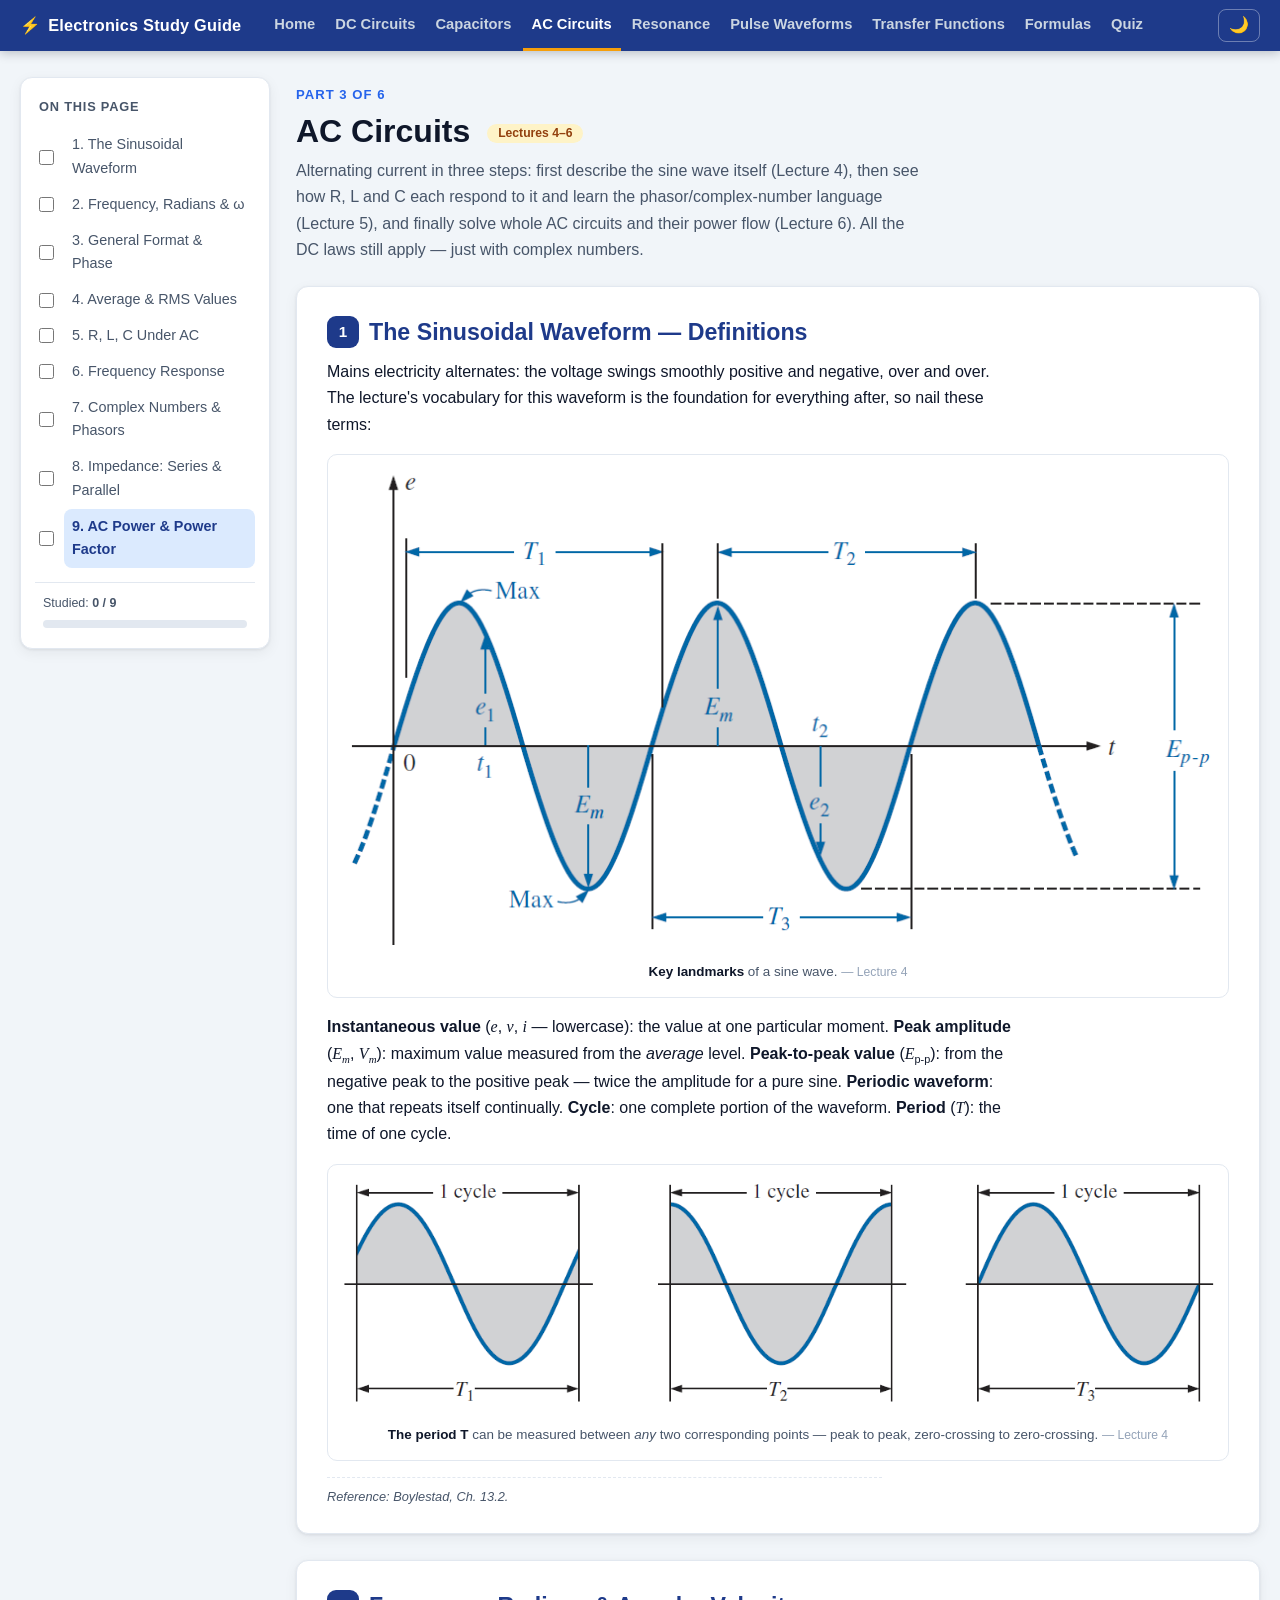
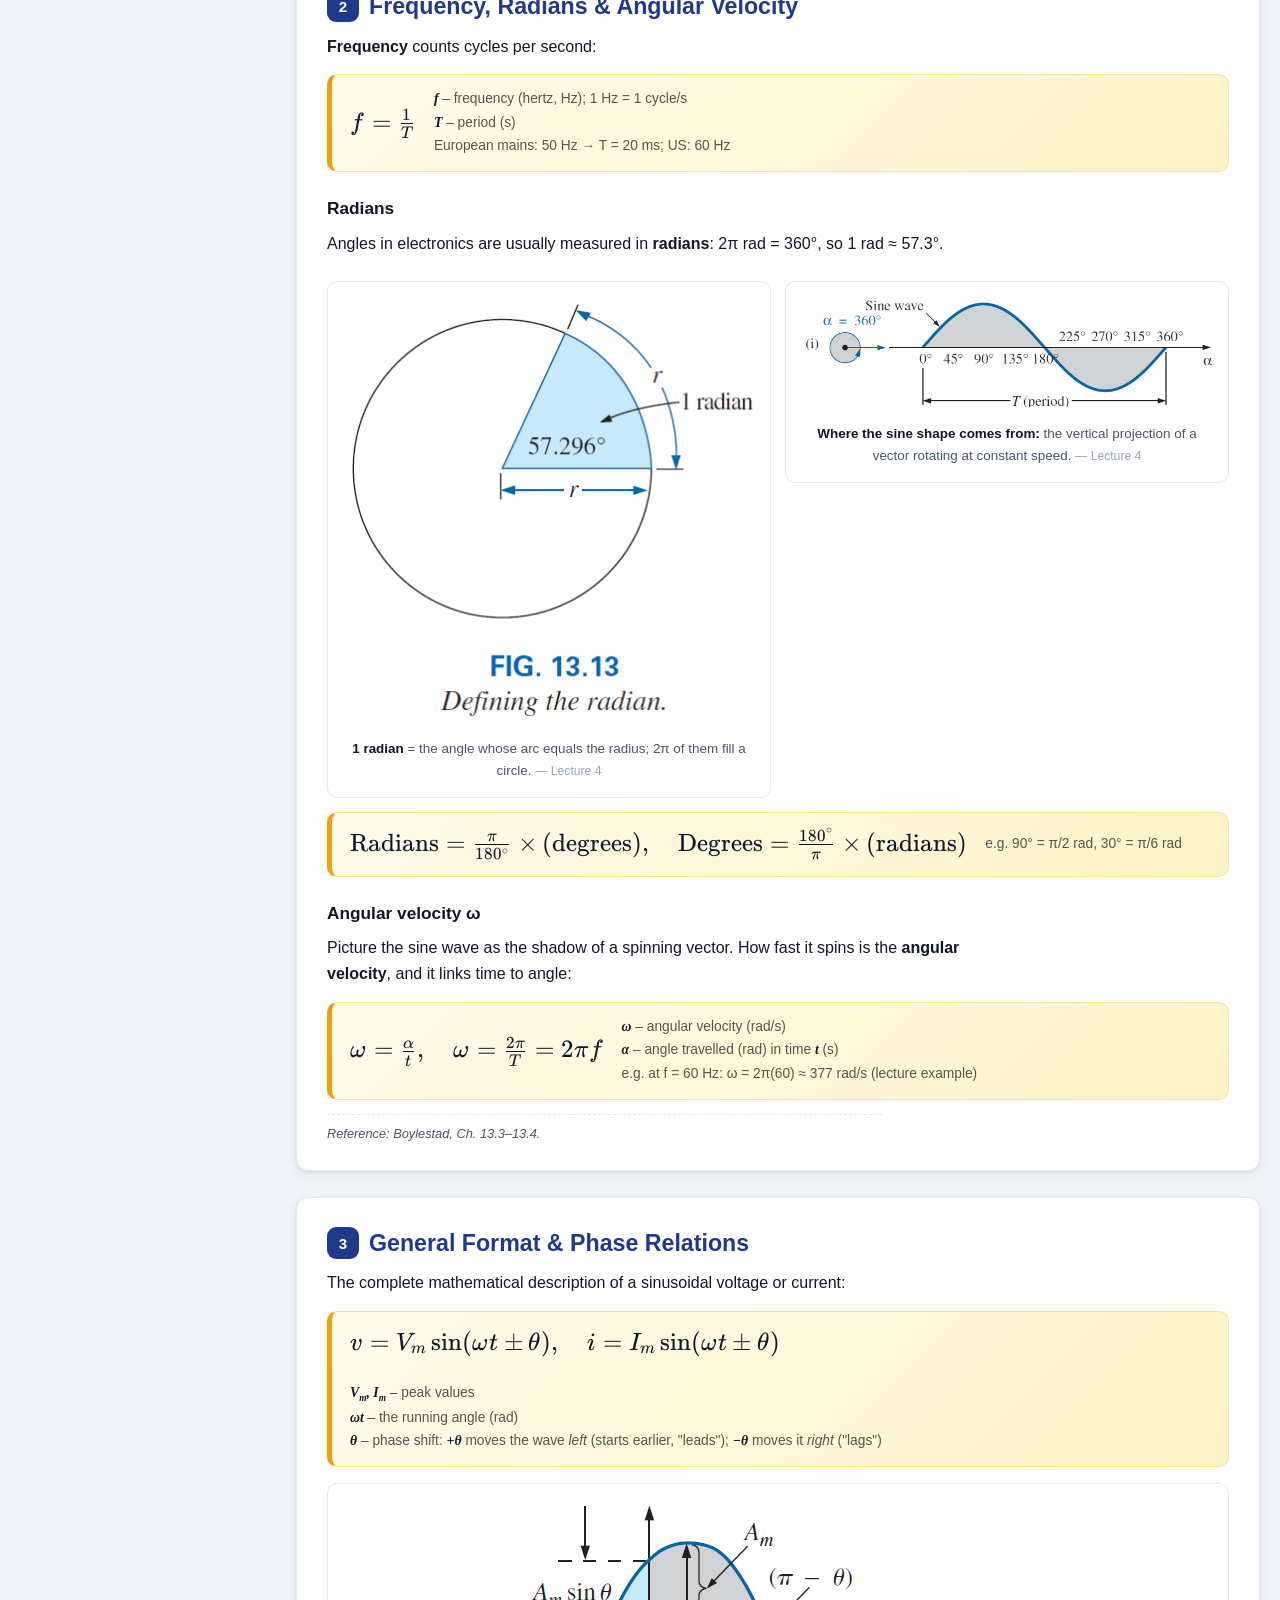
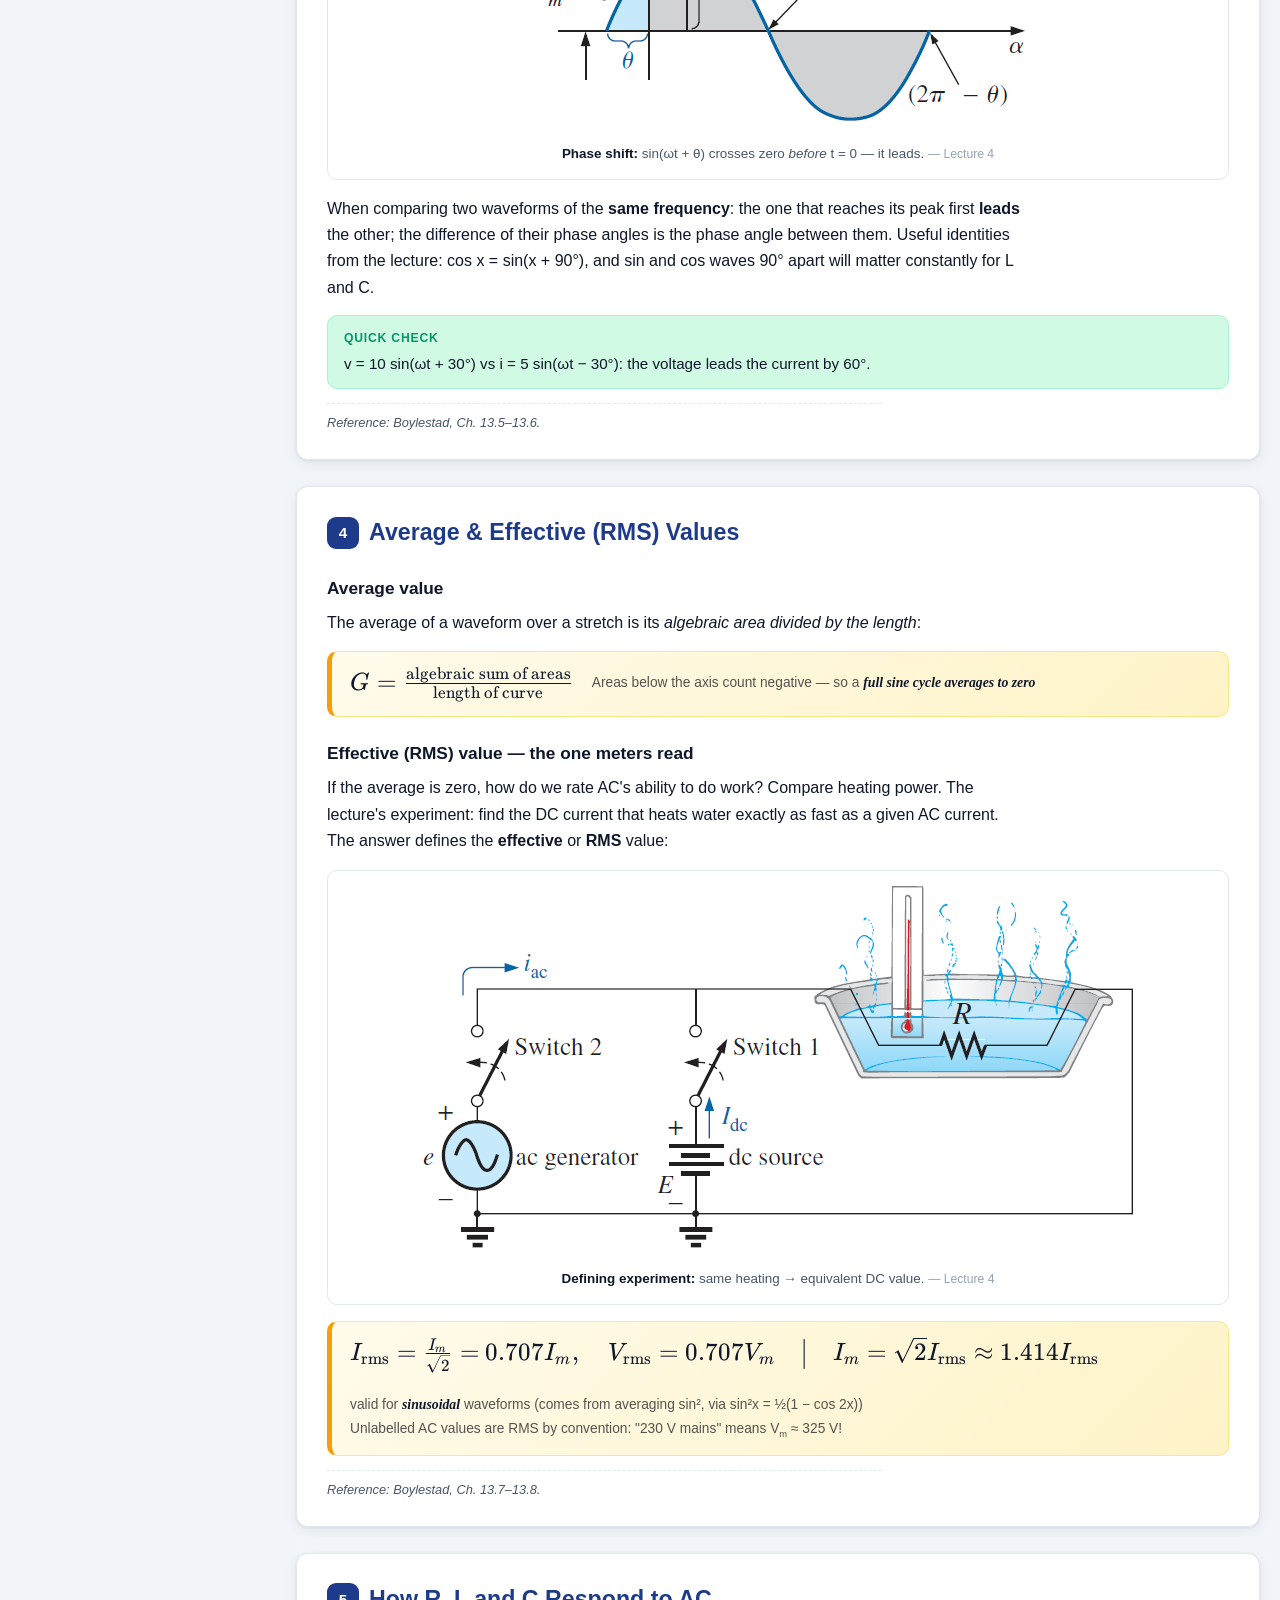
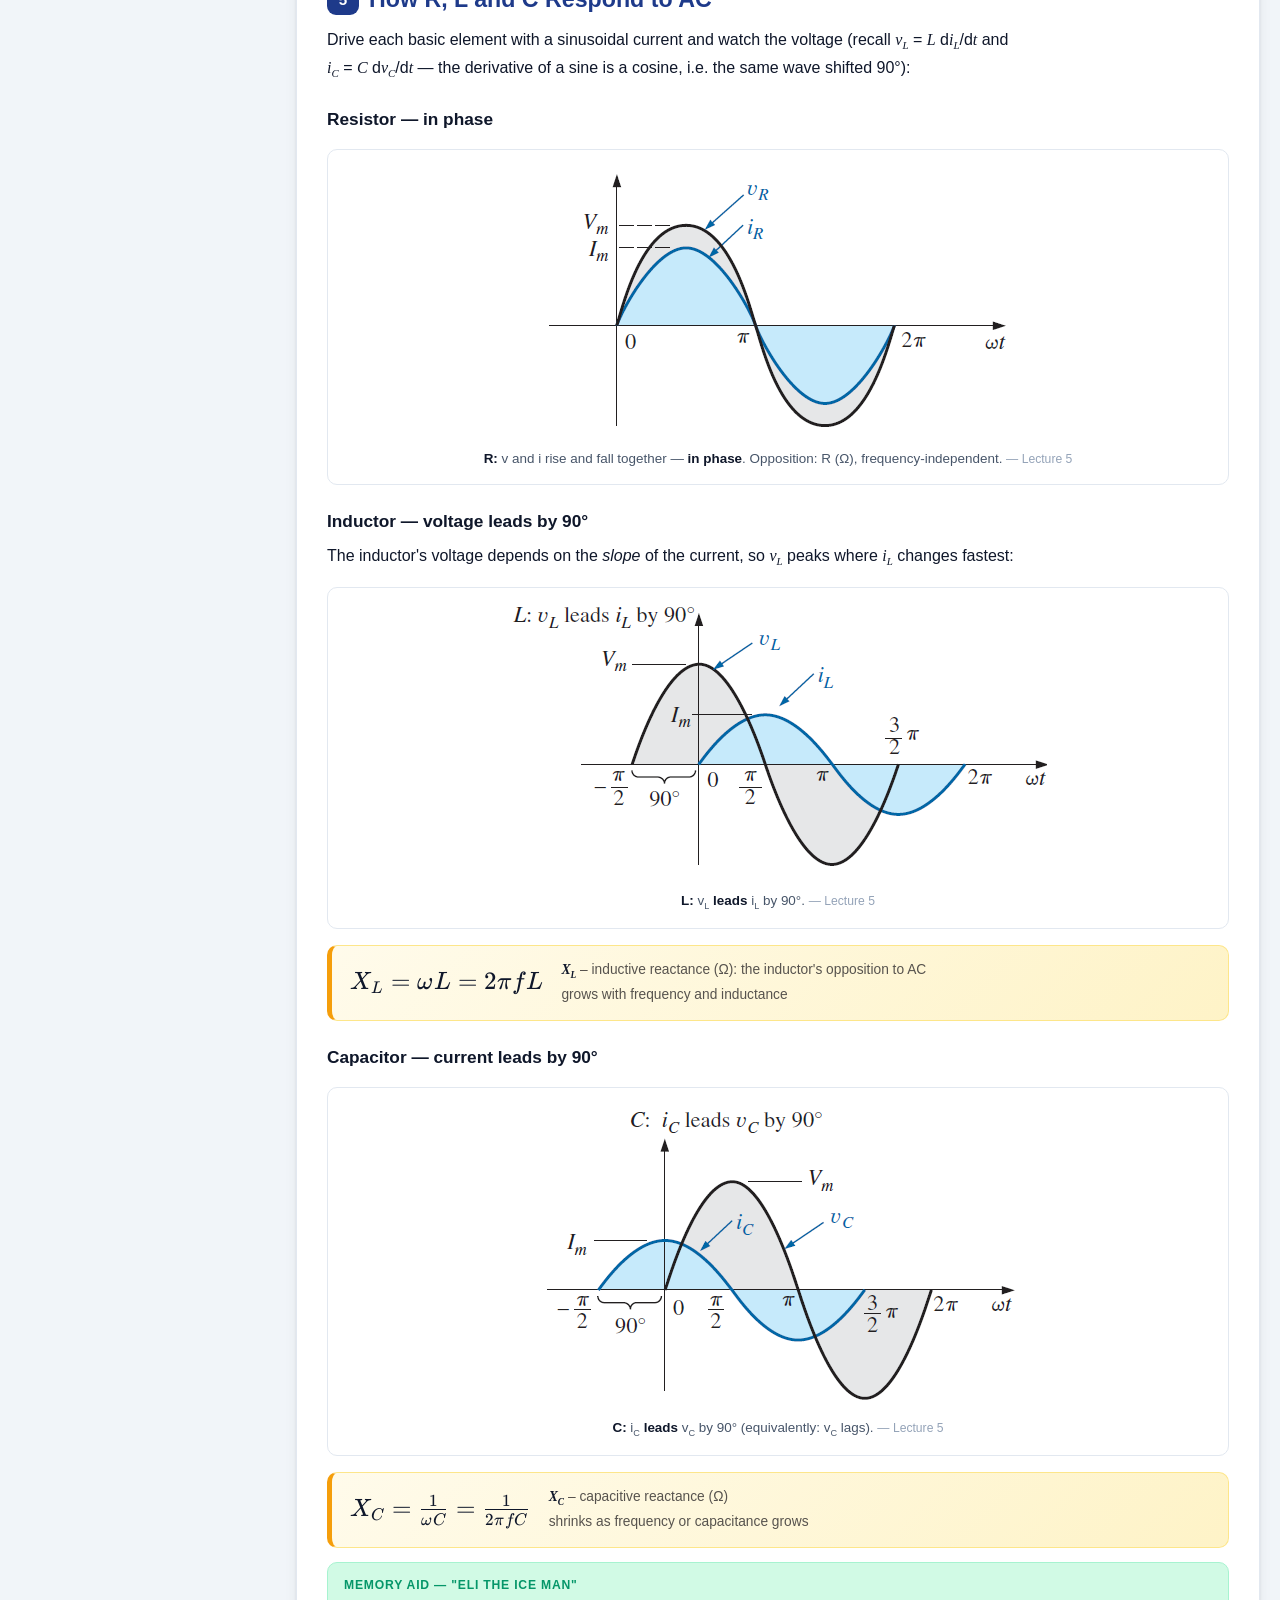
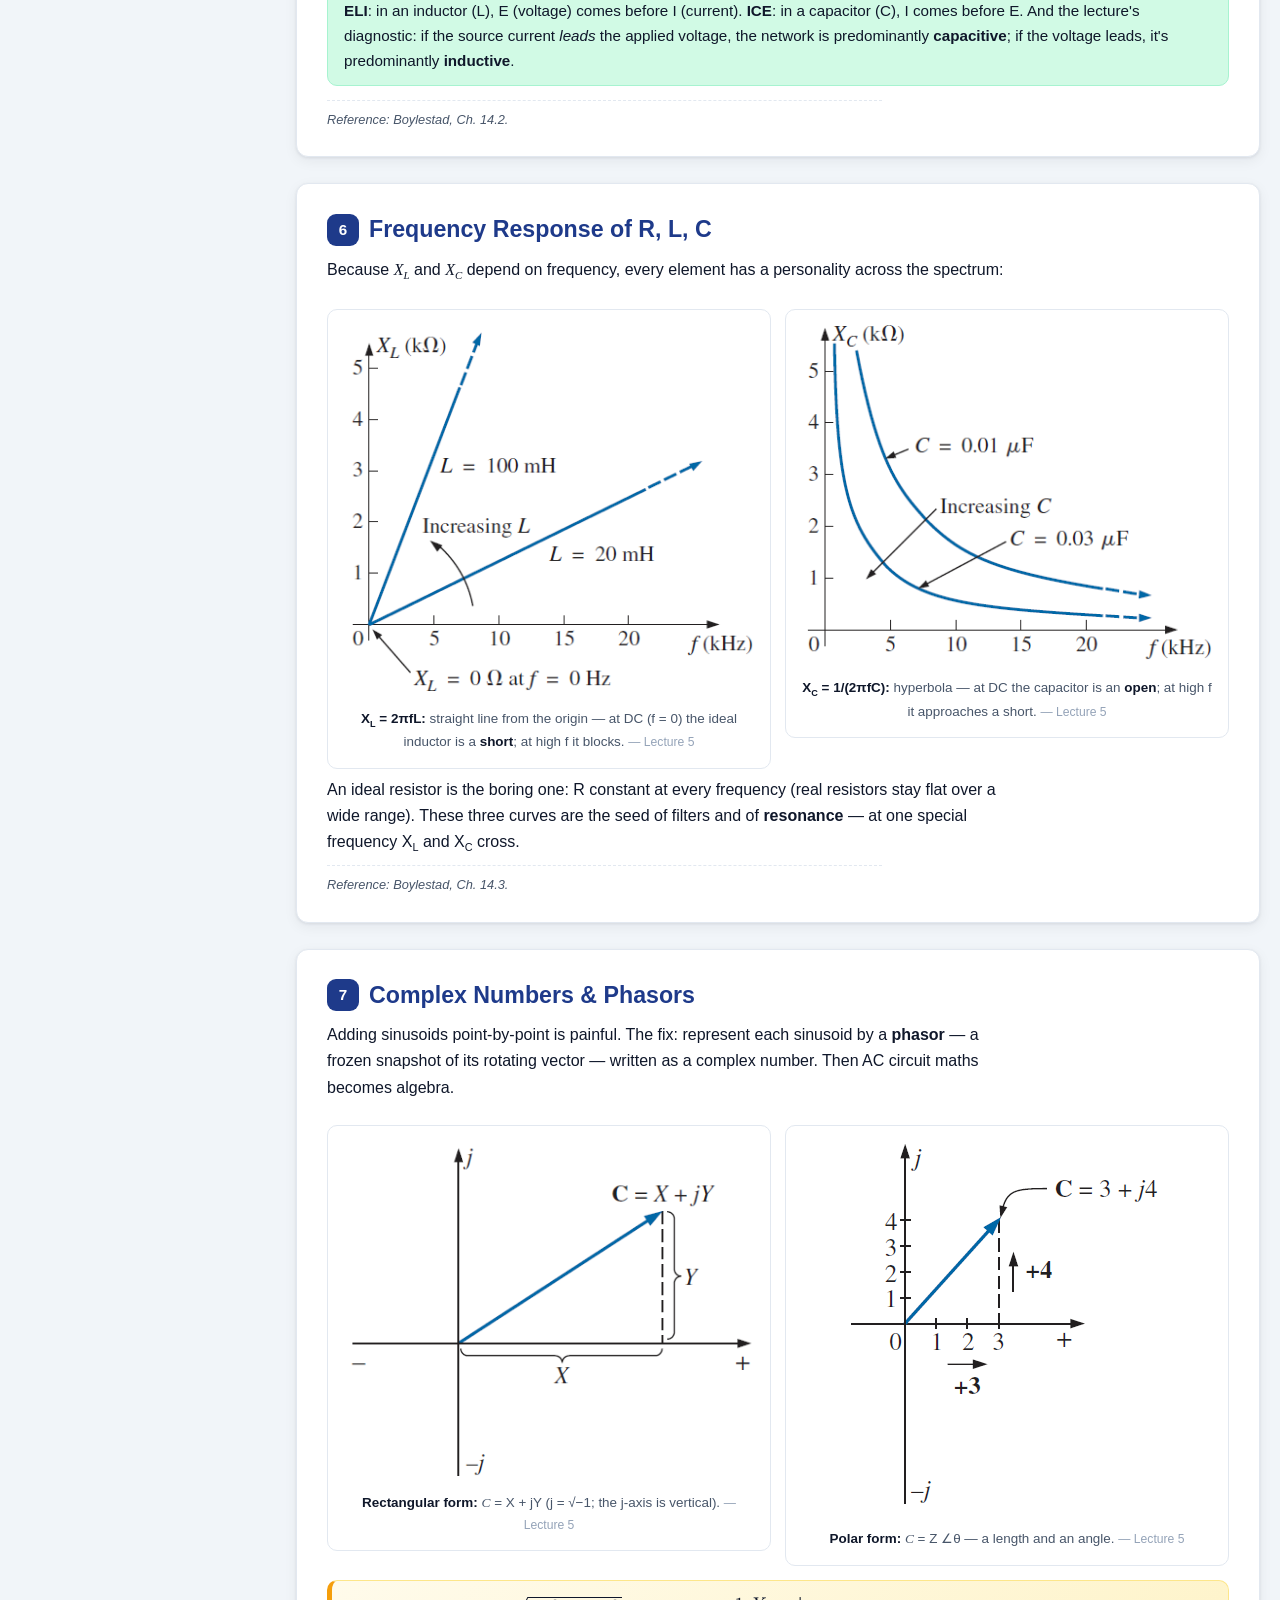
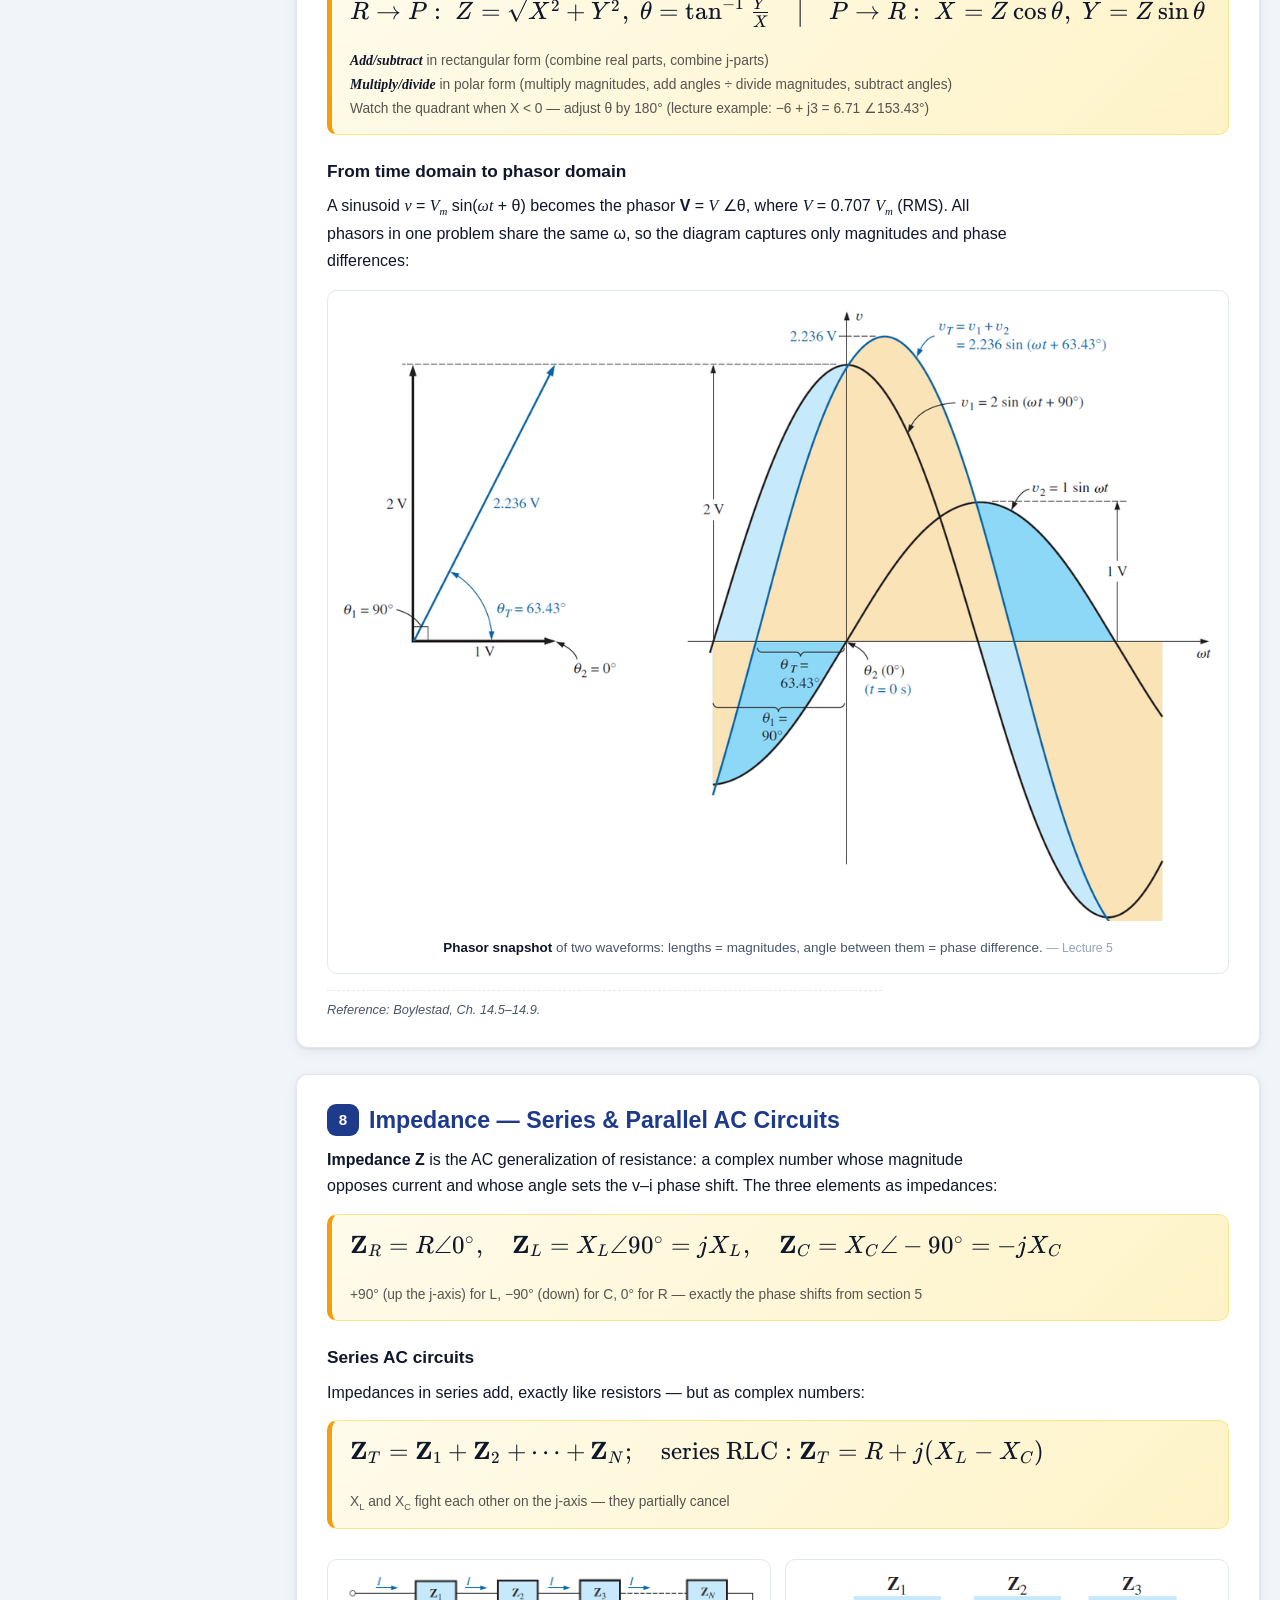
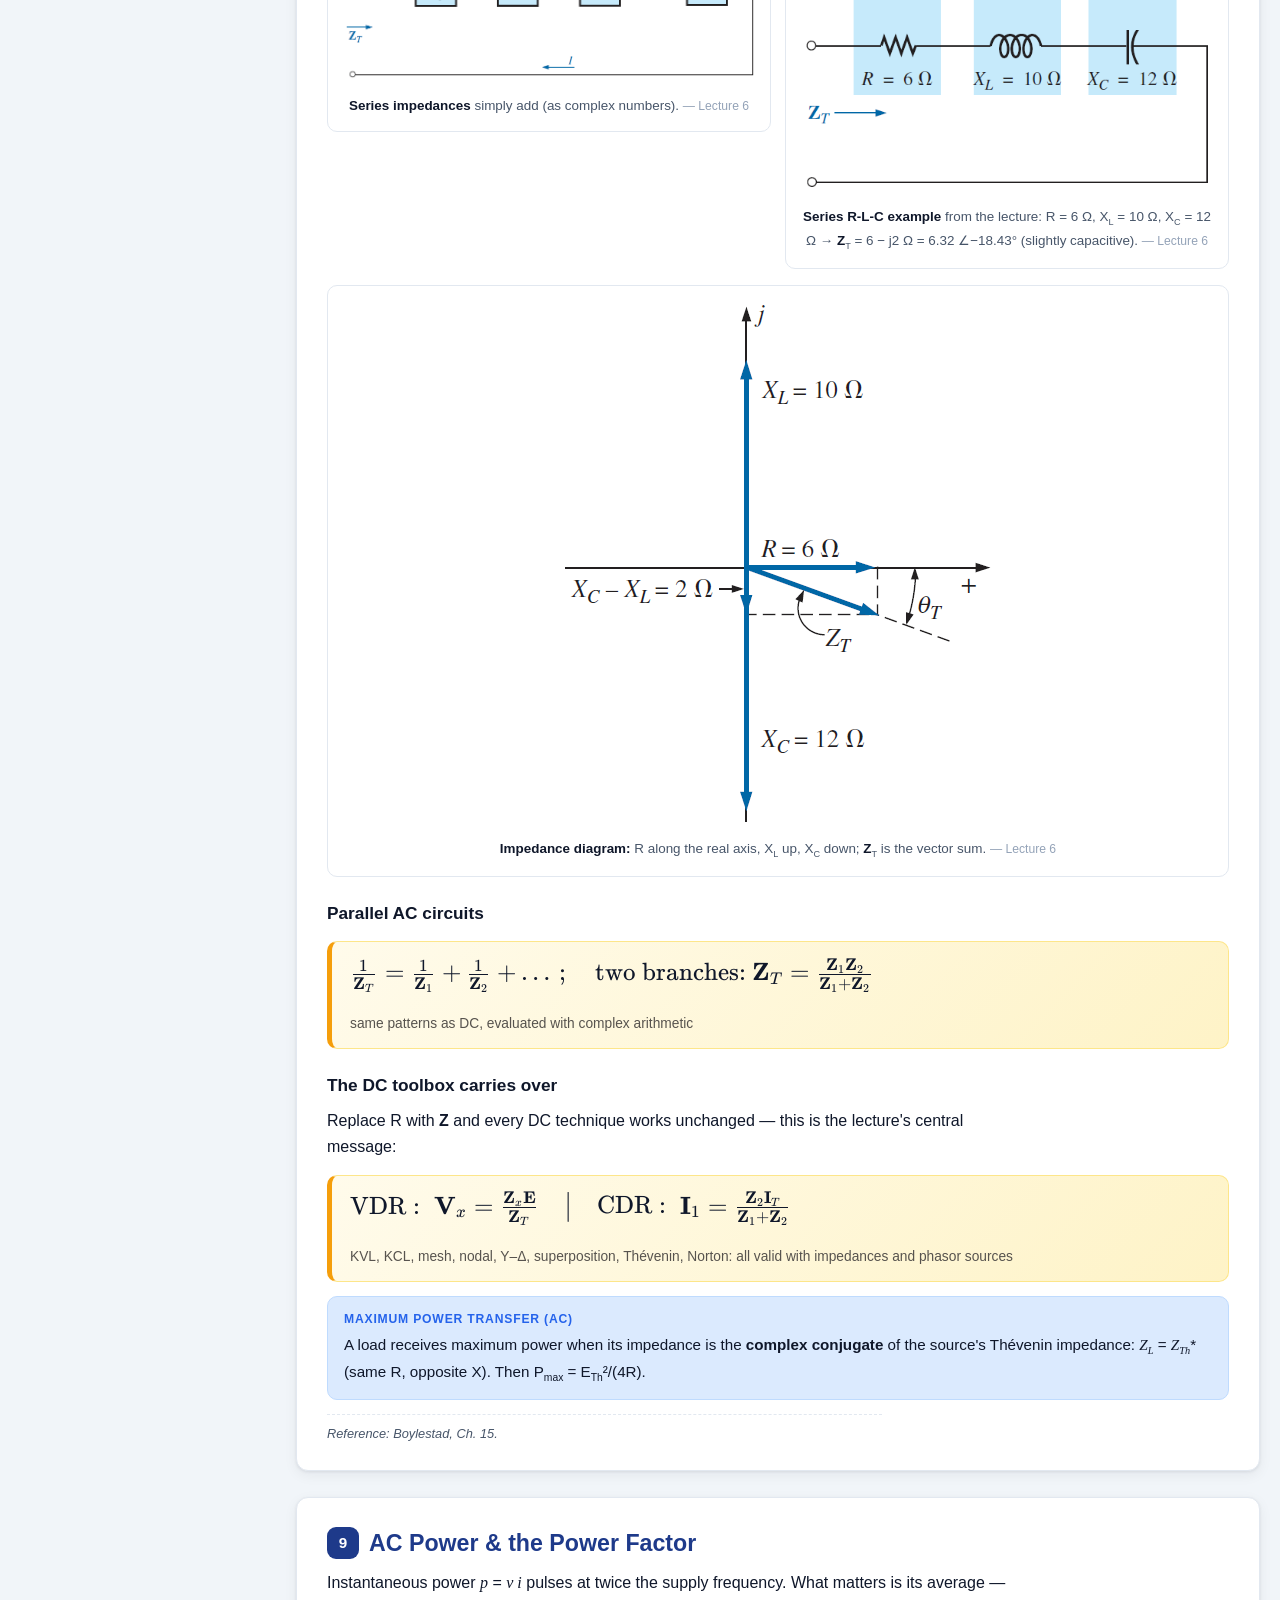
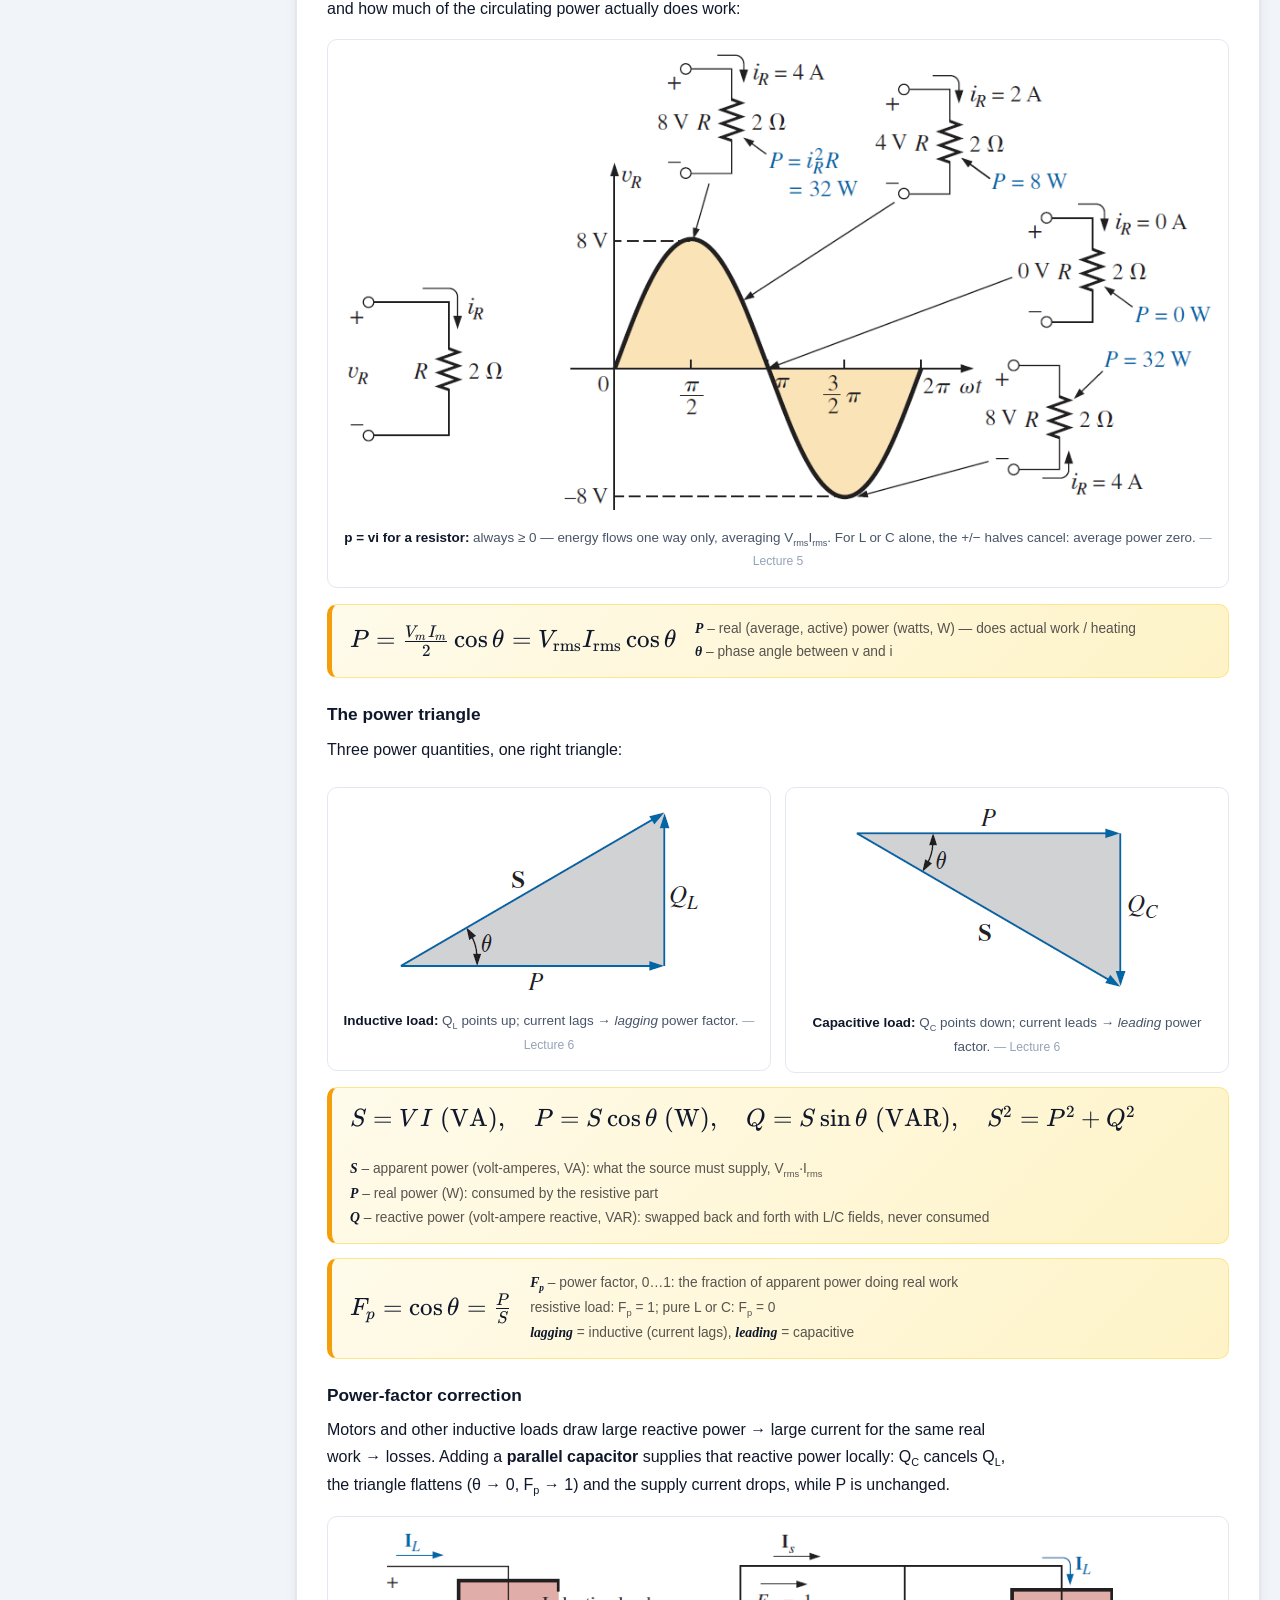
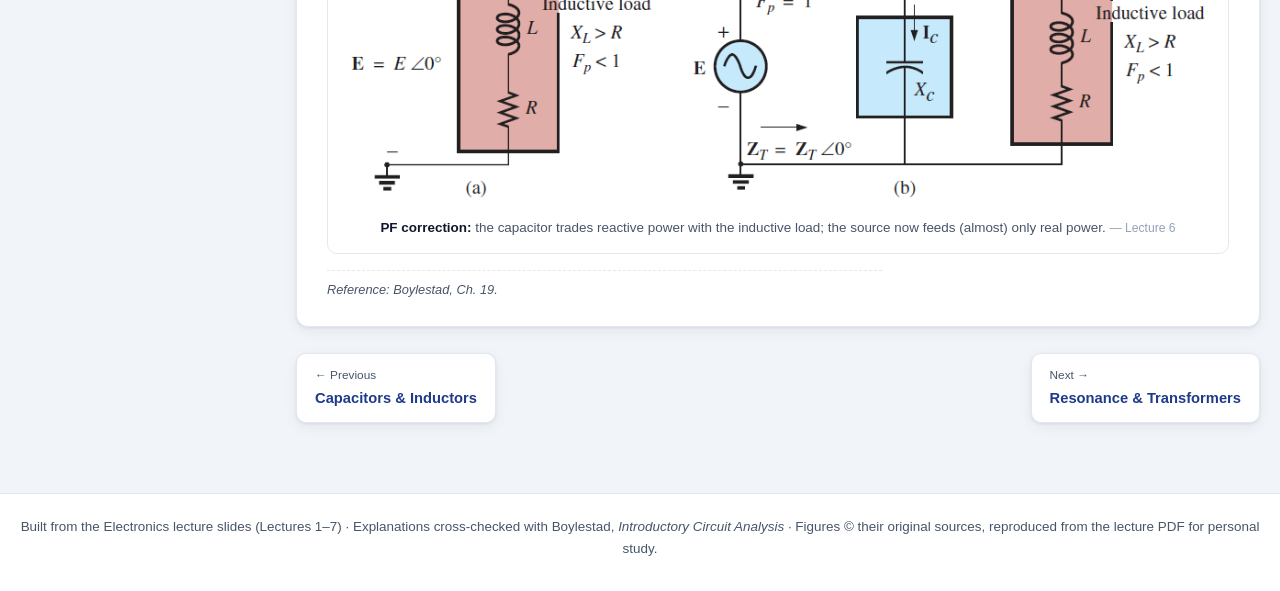
==== commit 68db677e: "new presentations (waz)" ====
--- a/ac-circuits.html
+++ b/ac-circuits.html
@@ -17,10 +17,12 @@
 <div class="navlinks" id="navlinks">
 <a class="navlink" data-nav="home" href="index.html">Home</a>
 <a class="navlink" data-nav="dc" href="dc-circuits.html">DC Circuits</a>
-<a class="navlink" data-nav="cap" href="capacitors-inductors.html">Capacitors &amp; Inductors</a>
+<a class="navlink" data-nav="cap" href="capacitors-inductors.html">Capacitors</a>
 <a class="navlink" data-nav="ac" href="ac-circuits.html">AC Circuits</a>
-<a class="navlink" data-nav="res" href="resonance-transformers.html">Resonance &amp; Transformers</a>
-<a class="navlink" data-nav="formulas" href="formulas.html">Formula Sheet</a>
+<a class="navlink" data-nav="res" href="resonance-transformers.html">Resonance</a>
+<a class="navlink" data-nav="pulse" href="pulse-waveforms.html">Pulse Waveforms</a>
+<a class="navlink" data-nav="bode" href="transfer-functions.html">Transfer Functions</a>
+<a class="navlink" data-nav="formulas" href="formulas.html">Formulas</a>
 <a class="navlink" data-nav="quiz" href="quiz.html">Quiz</a>
 </div>
 <button aria-label="Toggle dark mode" class="themetoggle" id="themetoggle" title="Toggle dark mode" type="button">🌙</button>
@@ -47,7 +49,7 @@
 </aside>
 <main>
 <div class="page-head">
-<span class="crumb">Part 3 of 4</span>
+<span class="crumb">Part 3 of 6</span>
 <h1>AC Circuits <span class="lecture-tag">Lectures 4–6</span></h1>
 <p class="lead">Alternating current in three steps: first describe the sine wave itself (Lecture 4), then see how
     R, L and C each respond to it and learn the phasor/complex-number language (Lecture 5), and finally solve whole
--- a/css/style.css
+++ b/css/style.css
@@ -39,17 +39,17 @@
 }
 .topnav .wrap {
   max-width: 1280px; margin: 0 auto; padding: 0 20px;
-  display: flex; align-items: center; gap: 6px; flex-wrap: wrap;
+  display: flex; align-items: center; gap: 6px; flex-wrap: nowrap;
 }
 .brand {
   font-weight: 800; font-size: 1.02rem; letter-spacing: .2px;
   padding: 12px 10px 12px 0; color: #fff; text-decoration: none;
-  display: flex; align-items: center; gap: 8px; margin-right: 8px;
+  display: flex; align-items: center; gap: 8px; margin-right: 8px; flex: 0 0 auto; white-space: nowrap;
 }
 .brand .bolt { color: var(--amber); }
 .topnav a.navlink {
   color: #cbd5e1; text-decoration: none; font-size: .92rem; font-weight: 600;
-  padding: 12px 11px; border-bottom: 3px solid transparent;
+  padding: 12px 9px; border-bottom: 3px solid transparent; white-space: nowrap; flex: 0 0 auto;
 }
 .topnav a.navlink:hover { color: #fff; }
 .topnav a.navlink.active { color: #fff; border-bottom-color: var(--amber); }
@@ -65,6 +65,12 @@
 /* ---------- sidebar ---------- */
 .sidebar {
   position: sticky; top: 72px; align-self: start;
+  /* z-index gives the sticky sidebar its own stacking context ABOVE the main
+     column. Without it, KaTeX renders formulas using internally-positioned
+     elements that — because <main> follows the sidebar in the DOM — paint on
+     top of the "On this page" panel wherever they overlap. Keep this below the
+     top nav (z-index 50) so the nav still covers the sidebar when scrolled. */
+  z-index: 20;
   background: var(--card); border: 1px solid var(--line); border-radius: var(--radius);
   padding: 16px 14px; box-shadow: var(--shadow);
   max-height: calc(100vh - 100px); overflow-y: auto;
@@ -273,6 +279,44 @@
 .score-banner .big { font-size: 1.3rem; font-weight: 800; }
 .score-banner button { border: none; border-radius: 9px; background: var(--amber); color: #78350f; font-weight: 700; padding: 8px 16px; cursor: pointer; }
 
+/* ---------- quiz controls (topic filter + practice modes) ---------- */
+.quiz-controls {
+  background: var(--card); border: 1px solid var(--line); border-radius: var(--radius);
+  box-shadow: var(--shadow); padding: 14px 16px; margin-bottom: 16px;
+}
+.qc-chips { display: flex; flex-wrap: wrap; gap: 8px; margin-bottom: 12px; }
+.qc-row { display: flex; flex-wrap: wrap; gap: 12px 16px; align-items: center; }
+.qc-field { font-size: .82rem; font-weight: 700; color: var(--ink-soft); display: flex; align-items: center; gap: 6px; }
+.qc-field select {
+  font-family: inherit; font-size: .9rem; font-weight: 600; color: var(--ink);
+  background: #fff; border: 1.5px solid var(--line); border-radius: 8px; padding: 6px 10px; cursor: pointer;
+}
+.qc-field select:focus { outline: none; border-color: var(--blue); }
+.qc-check { cursor: pointer; }
+.qc-check input { width: 16px; height: 16px; accent-color: var(--blue); cursor: pointer; }
+.qc-btn {
+  border: none; background: var(--blue); color: #fff; font-weight: 700; font-family: inherit;
+  border-radius: 9px; padding: 8px 16px; cursor: pointer; font-size: .85rem;
+}
+.qc-btn:hover { filter: brightness(1.07); }
+.qc-count { font-size: .82rem; color: var(--ink-soft); margin-left: auto; }
+.qc-empty { background: var(--amber-soft); border: 1px solid #fde68a; border-radius: 10px; padding: 14px 18px; color: #92400e; }
+
+/* per-question meta row (topic + difficulty badge) */
+.qmeta { display: flex; justify-content: space-between; align-items: center; gap: 10px; margin-bottom: 8px; }
+.qtopic { font-size: .76rem; font-weight: 700; text-transform: uppercase; letter-spacing: .5px; color: var(--blue); }
+.qdiff {
+  font-size: .68rem; font-weight: 800; text-transform: uppercase; letter-spacing: .6px;
+  border-radius: 99px; padding: 2px 9px; flex: none;
+}
+.qdiff.easy { background: var(--green-soft); color: var(--green); }
+.qdiff.medium { background: var(--amber-soft); color: #92400e; }
+.qdiff.hard { background: var(--red-soft); color: var(--red); }
+.qbadges { display: flex; align-items: center; gap: 6px; flex: none; }
+.qsrc, .qsrc-inline { font-size: .68rem; font-weight: 800; text-transform: uppercase; letter-spacing: .5px; border-radius: 99px; padding: 2px 9px; background: #ede9fe; color: #6d28d9; border: 1px solid #ddd6fe; white-space: nowrap; }
+.qsrc-inline { font-size: .76rem; padding: 1px 8px; }
+.qc-exam-chip.on { background: #6d28d9; border-color: #6d28d9; color: #fff; }
+
 /* ---------- footer ---------- */
 footer.site {
   border-top: 1px solid var(--line); background: var(--card);
@@ -302,7 +346,10 @@
   display: none; background: transparent; border: 1px solid rgba(255, 255, 255, .35);
   color: #fff; border-radius: 8px; padding: 4px 12px; font-size: 1.05rem; cursor: pointer; line-height: 1.4;
 }
-.navlinks { display: flex; align-items: center; gap: 2px; flex-wrap: wrap; }
+.navlinks { display: flex; align-items: center; gap: 2px; flex: 1 1 auto; min-width: 0;
+  flex-wrap: nowrap; overflow-x: auto; overflow-y: hidden; scrollbar-width: none; -ms-overflow-style: none; }
+.navlinks::-webkit-scrollbar { display: none; }
+.themetoggle, .navtoggle { flex: 0 0 auto; }
 
 a:focus-visible, button:focus-visible, input:focus-visible { outline: 2px solid var(--amber); outline-offset: 2px; }
 
@@ -325,7 +372,7 @@
   .navtoggle { display: block; }
   .navlinks {
     display: none; position: absolute; top: 100%; left: 0; right: 0;
-    background: var(--navy); flex-direction: column; align-items: stretch;
+    background: var(--navy); flex-direction: column; align-items: stretch; overflow: visible;
     padding: 8px 12px 14px; gap: 2px; box-shadow: 0 14px 26px rgba(0, 0, 0, .35);
     border-top: 1px solid rgba(255, 255, 255, .12);
   }
@@ -417,6 +464,13 @@
 html[data-theme="dark"] .fchip.on { background: #1d4ed8; border-color: #1d4ed8; color: #fff; }
 html[data-theme="dark"] .opt { background: #0e1830; border-color: var(--line); }
 html[data-theme="dark"] .opt:hover { background: var(--blue-soft); border-color: #3b82f6; }
+html[data-theme="dark"] .qc-field select { background: #0c1526; color: var(--ink); border-color: var(--line); }
+html[data-theme="dark"] .qc-btn { background: #1d4ed8; }
+html[data-theme="dark"] .qtopic { color: #60a5fa; }
+html[data-theme="dark"] .qdiff.medium { color: #fbd380; }
+html[data-theme="dark"] .qc-empty { background: #33270c; border-color: #4a3a10; color: #fbd380; }
+html[data-theme="dark"] .qsrc, html[data-theme="dark"] .qsrc-inline { background: #2a1e4d; color: #c4b5fd; border-color: #4c3a86; }
+html[data-theme="dark"] .qc-exam-chip.on { background: #7c3aed; border-color: #7c3aed; color: #fff; }
 html[data-theme="dark"] .hero { background: linear-gradient(120deg, #0e1f4b 0%, #13327e 70%, #1648b5 100%); }
 html[data-theme="dark"] .navcard .tags span { color: #9ec4ff; }
 html[data-theme="dark"] .backtotop { background: #1d4ed8; }
